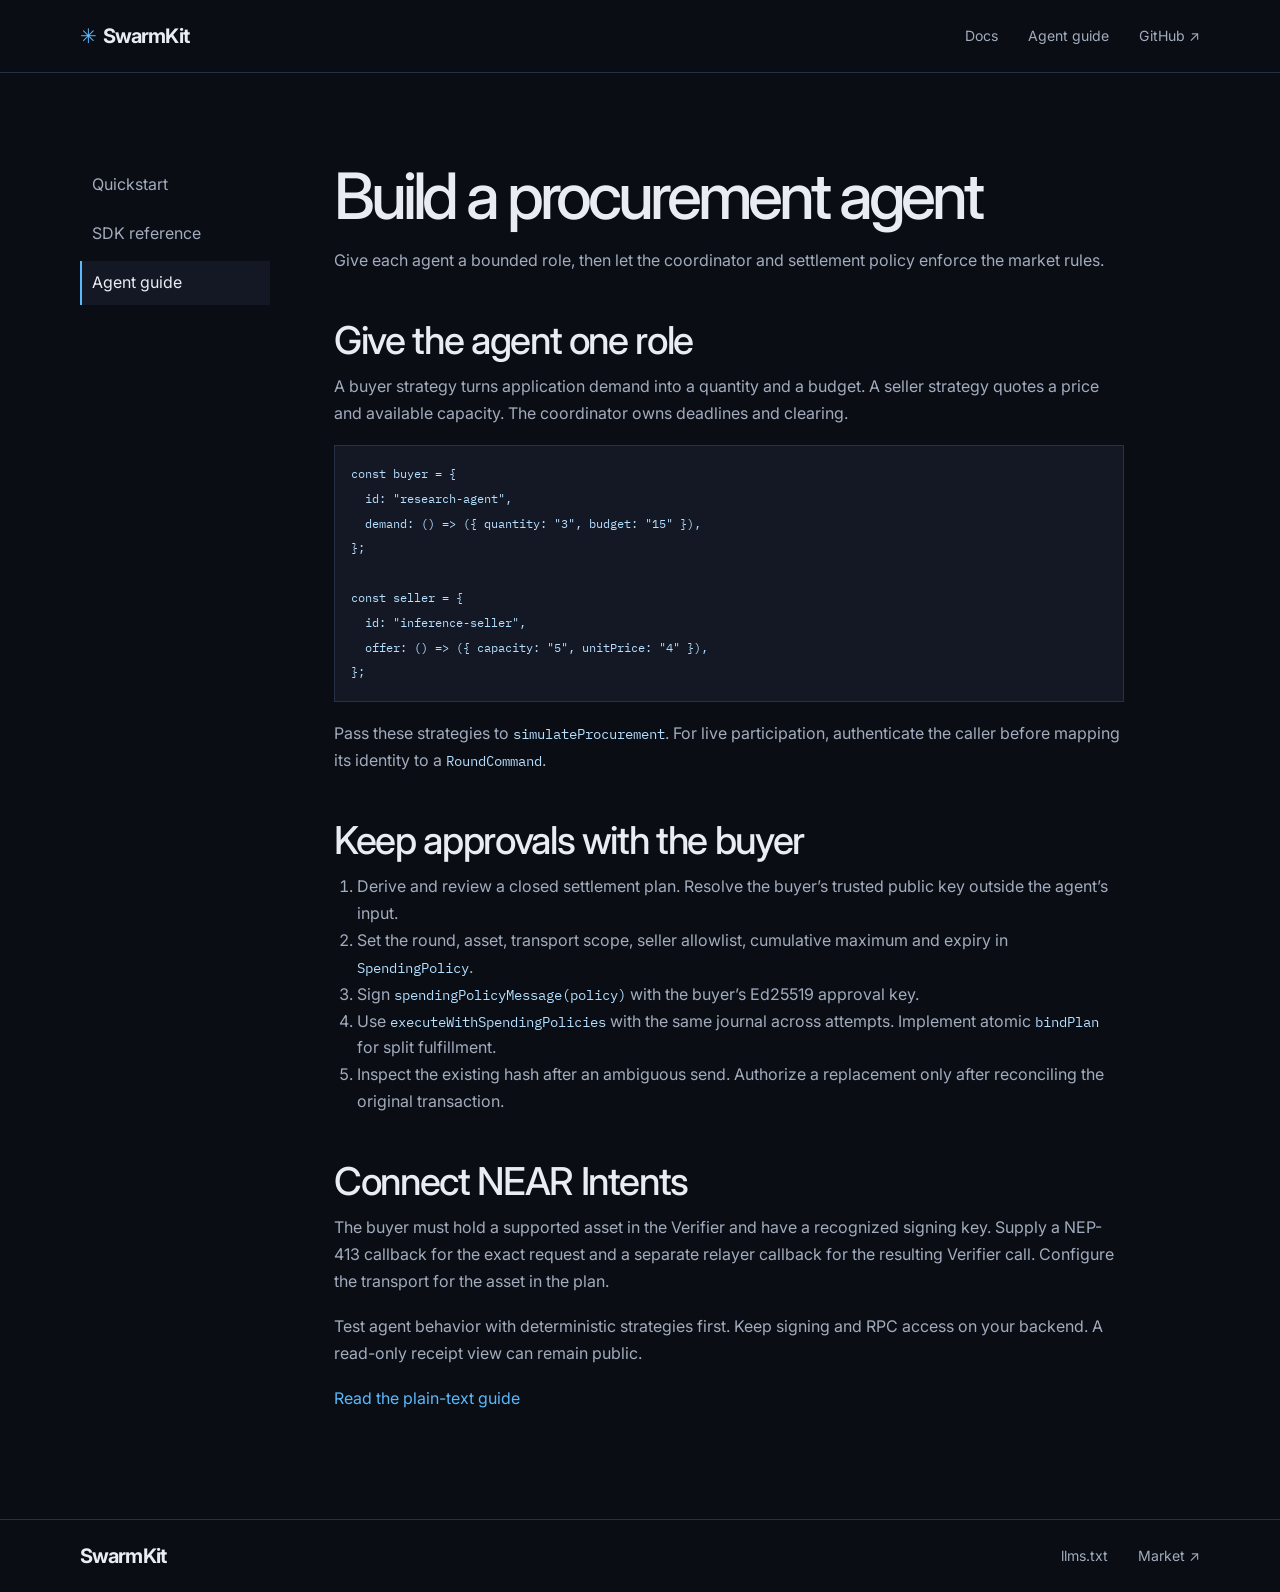
==== agents/index.html @ fffac85c "Build SwarmKit website and developer documentation" ====
<!doctype html>
<html lang="en" data-type="software" data-radius="sharp">
<head>
  <meta charset="utf-8">
  <meta name="viewport" content="width=device-width, initial-scale=1">
  <title>Build a procurement agent | SwarmKit</title>
  <meta name="description" content="Give each agent a bounded role, then let the coordinator and settlement policy enforce the market rules.">
  <meta name="theme-color" content="#0a0d14">
  <meta name="page-type" content="software">
  <meta name="site-kind" content="software">
  <link rel="icon" href="../icon.svg" type="image/svg+xml">
  <link rel="stylesheet" href="../assets/system.css">
  <link rel="stylesheet" href="../site.css">
</head>
<body class="docs-body">
  <header class="site-header"><div class="wrap topbar">
    <a class="skip-link" href="#main">Skip to content</a>
    <a class="brand" href="../"><span class="brand-mark" aria-hidden="true">✳</span> SwarmKit</a>
    <nav aria-label="Main"><a href="../docs/">Docs</a><a href="../agents/">Agent guide</a><a href="https://github.com/mikemoulder/swarmkit">GitHub ↗</a></nav>
  </div></header>
  <main id="main" class="wrap docs-layout">
    <nav class="docs-nav" aria-label="Documentation"><a href="../docs/">Quickstart</a><a href="../reference/">SDK reference</a><a href="../agents/" aria-current="page">Agent guide</a></nav>
    <article class="docs-content"><h1>Build a procurement agent</h1><p>Give each agent a bounded role, then let the coordinator and settlement policy enforce the market rules.</p>
    <h2>Give the agent one role</h2>
    <p>A buyer strategy turns application demand into a quantity and a budget. A seller strategy quotes a price and available capacity. The coordinator owns deadlines and clearing.</p>
    <pre><code>const buyer = {
  id: "research-agent",
  demand: () =&gt; ({ quantity: "3", budget: "15" }),
};

const seller = {
  id: "inference-seller",
  offer: () =&gt; ({ capacity: "5", unitPrice: "4" }),
};</code></pre>
    <p>Pass these strategies to <code>simulateProcurement</code>. For live participation, authenticate the caller before mapping its identity to a <code>RoundCommand</code>.</p>
    <h2>Keep approvals with the buyer</h2>
    <ol>
      <li>Derive and review a closed settlement plan. Resolve the buyer’s trusted public key outside the agent’s input.</li>
      <li>Set the round, asset, transport scope, seller allowlist, cumulative maximum and expiry in <code>SpendingPolicy</code>.</li>
      <li>Sign <code>spendingPolicyMessage(policy)</code> with the buyer’s Ed25519 approval key.</li>
      <li>Use <code>executeWithSpendingPolicies</code> with the same journal across attempts. Implement atomic <code>bindPlan</code> for split fulfillment.</li>
      <li>Inspect the existing hash after an ambiguous send. Authorize a replacement only after reconciling the original transaction.</li>
    </ol>
    <h2>Connect NEAR Intents</h2>
    <p>The buyer must hold a supported asset in the Verifier and have a recognized signing key. Supply a NEP-413 callback for the exact request and a separate relayer callback for the resulting Verifier call. Configure the transport for the asset in the plan.</p>
    <p>Test agent behavior with deterministic strategies first. Keep signing and RPC access on your backend. A read-only receipt view can remain public.</p>
    <p><a href="../llms.txt">Read the plain-text guide</a></p></article>
  </main>
  <footer class="site-footer"><div class="wrap"><a class="brand" href="../">SwarmKit</a><nav aria-label="Footer"><a href="../llms.txt">llms.txt</a><a href="https://mikemoulder.github.io/swarmkit-market/">Market ↗</a></nav></div></footer>
</body>
</html>
---- assets/system.css ----
/*
  taste-skill system.css - the one system for the page. Link it first, then assets/ui/cards.css (the
  feature card, its panel and the fragment placements), then set the palette (--p-*), the fonts and
  the radius set on :root in the page (node scripts/start.mjs prints that block).
  Do not add a second grid, spacing scale, type scale, radius scale, button or card style.
*/

/* ---------------------------------------------------------------- tokens */
:root {
  /* palette (hex only; fx.js reads --bg --surface --ink --muted --accent --accent-ink) */
  --p-bg: #ffffff;
  --p-surface: #f4f4f4;
  --p-ink: #111111;
  --p-muted: #6b6b6b;
  --p-accent: #1a4be0;
  --p-accent-ink: #ffffff;
  --p-action: #1a4be0;      /* buttons, links, focus: the accent, or the ink when the accent is too pale */
  --p-action-ink: #ffffff;
  --p-inv-bg: #111111;
  --p-inv-surface: #1c1c1c;
  --p-inv-ink: #f4f4f4;
  --p-inv-muted: #a3a3a3;
  --p-inv-accent: #ffffff;
  --p-inv-accent-ink: #111111;
  --p-inv-action: #ffffff;
  --p-inv-action-ink: #111111;
  /* the lit ground behind UI and in the closing band (references/cards.md), one per page, tech pages only
     (none on kind other, which is flat): <html data-ground="sand|sky|sage|painting">. system.js gives it to every ground
     that holds UI, on light and dark pages alike; --hue on one panel changes only its accent */
  --ground-bg: #d9ccb7; --ground-surface: #e9e0d2; --ground-ink: #2a2622; --ground-muted: #5a534a; --ground-accent: #a8794a;

  /* fonts */
  --font-display: system-ui, -apple-system, "Segoe UI", sans-serif;
  --font-text: system-ui, -apple-system, "Segoe UI", sans-serif;
  --font-mono: ui-monospace, "SFMono-Regular", Menlo, Consolas, monospace;
  --display-weight: 400;    /* headlines 400; 500 on a tech page (software, gaming, hardware) */
  --display-tracking: -0.025em;

  /* the page rhythm (references/layout-v4.md): one section per screen. The header is fixed and
     --nav tall; every section is padded --padt above and --padb (plus the phone action bar, --bar)
     below, and is exactly one or two screens tall (--h: 1 or 2; --hm on a phone). The hero's words
     start --hgap under the header and its content ends --hpadb above the fold. */
  --nav: 72px;
  --padt: 120px;
  --padb: 72px;
  --hgap: 48px;
  --hpadb: 64px;
  --bar: 0px;
  /* grid: one .wrap (alias .container) for the header, every section and the footer, the same
     --gut on both sides: 1280 wide at x 80-1360 at 1440, 342 at x 24-366 at 390 */
  --container: 1280px;
  --gut: 80px;
  --pad: var(--gut);
  --gutter: 24px;

  /* spacing: 4/8 scale */
  --s-1: 4px;  --s-2: 8px;  --s-3: 12px; --s-4: 16px; --s-5: 24px;
  --s-6: 32px; --s-7: 48px; --s-8: 64px; --s-9: 96px; --s-10: 128px;
  --section: 40px;      /* only a .section outside main (the kit's demo pages); every main > section and
                           footer.closing take --padt and --padb */
  --section-band: 56px; /* the same for an older footer outside footer.closing */
  --head-gap: 48px;     /* the one heading-to-content gap, 32 on a phone (layout.css reads it as --ly-head-gap) */
  --card-pad: 16px;     /* card padding (cards.css sets its own for cards with a panel) */
  --card-gap: 16px;     /* gap between cards */

  /* type scale (the only sizes on the page) */
  --t-label: 13px;
  --t-small: 14px;
  --t-body: 16px;
  --t-lead: 18px;
  --t-card: 18px;
  --t-h3: 24px;
  /* straight lines from the phone size at 390 to the desktop size at 1440 (system.md's table) */
  --t-h2: clamp(30px, 1.72vw + 23.3px, 48px);
  --t-h1: clamp(38px, 3.24vw + 25.4px, 72px);
  /* a big number stays a step under the h2 (VI-11): 38 at 1440, 28 at 390, so it never reads as a
     section heading; a stats row and a price set their own, smaller still */
  --t-stat: clamp(28px, .952vw + 24.29px, 38px);

  /* radius: one scale (soft by default; data-radius on <html> switches it) */
  --r-sm: 8px;  --r-md: 12px; --r-lg: 20px; --r-btn: 8px;

  /* controls (fixed here; a page never adds its own) */
  --btn-h: 44px;
  --btn-h-sm: 36px;
  --nav-h: var(--nav);  /* the older name, kept for the kit's files */
  --icon: 16px;         /* small icons: socials, menu chevrons, mono brand marks */

  /* motion: the one UI ease-out (motion.css --m-ease and ui/base.css --u-ease read it; references/motion.md) */
  --ease: cubic-bezier(.2, .8, .2, 1);
  --dur: 180ms;
}
html[data-radius="sharp"] { --r-sm: 4px; --r-md: 6px;  --r-lg: 8px;  --r-btn: 4px; }
html[data-radius="soft"]  { --r-sm: 8px; --r-md: 12px; --r-lg: 20px; --r-btn: 8px; }
html[data-radius="round"] { --r-sm: 10px; --r-md: 16px; --r-lg: 24px; --r-btn: 999px; }
/* the four lit grounds (references/cards.md); sand is the default above. painting goes with
   painterly-landscape (x.ai's daylight sky over olive hills) */
html[data-ground="sky"]      { --ground-bg: #c6d3df; --ground-surface: #d6e0e9; --ground-ink: #25303a; --ground-muted: #4d5964; --ground-accent: #3f6a92; }
html[data-ground="sage"]     { --ground-bg: #cdd6c6; --ground-surface: #dce3d6; --ground-ink: #262d24; --ground-muted: #535b51; --ground-accent: #6c8e63; }
html[data-ground="painting"] { --ground-bg: #79a8d6; --ground-surface: #a6c4e2; --ground-ink: #16212c; --ground-muted: #273949; --ground-accent: #9c9b3c; }
/* cards.css takes its card and panel radii from this scale */
html[data-radius] .card { --c-r: var(--r-lg); }
html[data-radius] .panel { --p-r: var(--r-md); }

/* a phone: the header 56, the sections padded 96 / 48, the hero's words 40 under the header and its
   content ending 24 above the fold, 24 at both sides, 12 between columns */
@media (max-width: 639px) {
  :root { --nav: 56px; --padt: 96px; --padb: 48px; --hgap: 40px; --hpadb: 24px; --gut: 24px; --gutter: 12px; --card-gap: 12px; --head-gap: 32px; }
}
@media (min-width: 640px) {
  :root { --gut: 48px; --section: 48px; --section-band: 72px; --card-pad: 24px; }
}
@media (min-width: 1024px) {
  :root { --gut: 80px; --section: 56px; --section-band: 96px; --card-gap: 24px;
          --t-lead: 20px; --t-card: 20px; --t-h3: 28px; }
  /* a place (and a local service): the 1200 column at x 120-1320 */
  html[data-type="place"] { --gut: 120px; --container: 1200px; }
}
/* a place (VI-06, ST-96, PH-23): its own smaller type (h1 48/53 and 32/37, h2 32/40 and 24/30, titles
   and the sub-line 20 and 18), the Recipe 3 hero's gap under its photograph (40, 24 on a phone),
   square photographs and cards and 2px buttons, whatever data-radius and data-buttons say */
:root[data-type="place"] {
  --hgap: 40px;
  --t-h1: clamp(32px, 1.524vw + 26.06px, 48px);
  --t-h2: clamp(24px, .762vw + 21px, 32px);
  --t-h3: clamp(20px, .381vw + 18.51px, 24px);
  --r-sm: 2px; --r-md: 0px; --r-lg: 0px; --r-btn: 2px;
}
:root[data-type="place"] :is(h1, .t-h1) { line-height: 1.104; }
:root[data-type="place"] :is(h2, .t-h2) { line-height: 1.25; }
@media (max-width: 639px) {
  :root[data-type="place"] { --hgap: 24px; }
  :root[data-type="place"] :is(h1, .t-h1) { line-height: 1.156; }
}

/* ---------------------------------------------------------------- grounds (at most three) */
:root, .ground-base {
  --bg: var(--p-bg); --surface: var(--p-surface); --ink: var(--p-ink); --muted: var(--p-muted);
  --accent: var(--p-accent); --accent-ink: var(--p-accent-ink); --card: var(--p-surface);
  --action: var(--p-action); --action-ink: var(--p-action-ink);
}
.ground-surface {
  --bg: var(--p-surface); --surface: var(--p-bg); --ink: var(--p-ink); --muted: var(--p-muted);
  --accent: var(--p-accent); --accent-ink: var(--p-accent-ink); --card: var(--p-bg);
  --action: var(--p-action); --action-ink: var(--p-action-ink);
}
.ground-inverse {
  --bg: var(--p-inv-bg); --surface: var(--p-inv-surface); --ink: var(--p-inv-ink); --muted: var(--p-inv-muted);
  --accent: var(--p-inv-accent); --accent-ink: var(--p-inv-accent-ink); --card: var(--p-inv-surface);
  --action: var(--p-inv-action); --action-ink: var(--p-inv-action-ink);
}
:root, .ground-base, .ground-surface, .ground-inverse {
  --line: color-mix(in oklab, var(--ink) 11%, transparent);
  --line-strong: color-mix(in oklab, var(--ink) 20%, transparent);
  /* effects (fx.js) and UI fragments (assets/ui) take the colours of the ground they sit on */
  --fx-bg: var(--bg); --fx-surface: var(--surface); --fx-ink: var(--ink); --fx-muted: var(--muted);
  --fx-accent: var(--accent); --fx-accent-ink: var(--accent-ink);
  --ui-font: var(--font-text); --ui-mono: var(--font-mono); --ui-radius: var(--r-md);
}
.ground-base, .ground-surface, .ground-inverse { background: var(--bg); color: var(--ink); }

/* ---------------------------------------------------------------- base */
*, *::before, *::after { box-sizing: border-box; }
/* an anchor lands on the section's top (the judge's frame): the fixed header covers --nav of its --padt */
html { -webkit-text-size-adjust: 100%; scroll-padding-top: 0; scroll-behavior: auto; margin: 0; }
body {
  margin: 0; background: var(--bg); color: var(--ink);
  font: 400 var(--t-body)/1.55 var(--font-text);
  -webkit-font-smoothing: antialiased; text-rendering: optimizeLegibility; overflow-x: clip;
}
img, svg, video, canvas { display: block; max-width: 100%; }
/* hidden means hidden, also on an img the line above makes a block (a menu tab's photograph, a peek photograph) */
[hidden] { display: none !important; }
img, video { height: auto; }
a { color: inherit; text-decoration: none; }
button { font: inherit; color: inherit; }
h1, h2, h3, h4, p, ul, ol, figure, blockquote { margin: 0; }
ul, ol { padding: 0; list-style: none; }
h1, h2, h3, h4 {
  font-family: var(--font-display); font-weight: var(--display-weight);
  letter-spacing: var(--display-tracking); text-wrap: balance; overflow-wrap: break-word;
  /* a long word (a German compound at 390) breaks at a syllable with a hyphen, in the language of <html lang>;
     only words of 10 letters or more, 4 at least on each side, so a short English heading never breaks */
  hyphens: auto; -webkit-hyphens: auto; hyphenate-limit-chars: 10 4 4;
}
h1, .t-h1 { font-size: var(--t-h1); line-height: 1.04; }
h2, .t-h2 { font-size: var(--t-h2); line-height: 1.1; }
h3, .t-h3 { font-size: var(--t-h3); line-height: 1.2; }
h4, .t-card { font-family: var(--font-text); font-weight: 500; font-size: var(--t-card); line-height: 1.3; letter-spacing: -0.01em; }
p { text-wrap: pretty; }
.t-lead  { font-size: var(--t-lead); line-height: 1.5; }
.t-body  { font-size: var(--t-body); line-height: 1.55; }
.t-small { font-size: var(--t-small); line-height: 1.5; }
.t-label { font-size: var(--t-label); font-weight: 500; line-height: 1.4; letter-spacing: 0.01em; }
.t-stat  { font-family: var(--font-display); font-weight: var(--display-weight); font-size: var(--t-stat);
           line-height: 1; letter-spacing: var(--display-tracking); font-variant-numeric: tabular-nums; }
.muted { color: var(--muted); }
.mono  { font-family: var(--font-mono); }
.measure { max-width: 62ch; }
:focus-visible { outline: 2px solid var(--action); outline-offset: 2px; border-radius: 2px; }
::selection { background: color-mix(in oklab, var(--accent) 30%, transparent); }

/* ---------------------------------------------------------------- grid */
.wrap, .container { width: min(100% - 2 * var(--gut), var(--container)); margin-inline: auto; padding-inline: 0; }
.grid { display: grid; grid-template-columns: repeat(12, minmax(0, 1fr)); column-gap: var(--gutter); row-gap: var(--card-gap); }
.grid > * { min-width: 0; grid-column: 1 / -1; }
.section { padding-block: var(--section); }

/* ---------------------------------------------------------------- one section per screen
   The page is a stack of screens. Framed at scrollY = k x the screen height, a shot shows exactly one
   section: the hero alone on the first screen, every other section (and footer.closing, the close and
   the footer in one) exactly one or two screens tall, its h2 first, --padt under its top. Heights
   and padding do it: no pinning, snapping or script.
     <section class="section" id=".." style="--h: 2">     (2 screens; --hm sets a phone's count alone)
       <div class="wrap"> the h2 first, then the content </div>     (the one in-flow child)
     </section>
   A layer (a full-bleed photograph or ground behind the words) is an <img class="layer" aria-hidden="true">
   beside the .wrap. Content must fit: one screen holds 708px of content at 1440x900 (900 - 120 - 72),
   two hold 1,608 (the second screen's part starts --padt under its top with .g2). From 640 to 1279 a
   section keeps at least its screens and grows past them rather than overlap the next. */
main > :is(section, .section), footer.closing {
  position: relative; box-sizing: border-box;
  height: calc(var(--h, 1) * 100vh); height: calc(var(--h, 1) * 100svh);
  padding: var(--padt) 0 calc(var(--padb) + var(--bar));
}
main > :is(section, .section) > :is(.wrap, .container), footer.closing > .wrap { position: relative; z-index: 1; height: 100%; }
main > :is(section, .section) > :is(.wrap, .container):not(.grid) { display: flex; flex-direction: column; }
/* a .wrap that is the section's grid too (class="wrap grid"): its rows start at the top */
main > :is(section, .section) > :is(.wrap, .container).grid { align-content: start; }
/* .fill: the block that takes what the screen leaves under the heading (a photograph, a frame) */
main > :is(section, .section) > .wrap > .fill { flex: 1 1 0; min-height: 0; }
/* two screens as two groups: row 1 the h2 and the first group, row 2 the rest (no second h2), starting
   --padt under the second screen's top, so the second shot looks like any other section */
main > :is(section, .section).g2, footer.closing.g2 { --h: 2; }
main > :is(section, .section).g2 > :is(.wrap, .container), footer.closing.g2 > .wrap { display: grid; grid-template-rows: minmax(0, 1fr) minmax(0, 1fr); row-gap: calc(var(--padt) + var(--padb) + var(--bar)); }
main > :is(section, .section).g2 > :is(.wrap, .container) > *, footer.closing.g2 > .wrap > * { min-height: 0; align-self: start; }
main > :is(section, .section).g2 > :is(.wrap, .container) > :is(.group, .fill) { align-self: stretch; }
/* a group: one screen's part of a .g2 section (its h2 and first rows, or the rest) */
.group { display: flex; flex-direction: column; min-height: 0; }
/* each screen's card row runs down to that screen's foot (the cards stretch, their panels grow), so
   the second screen of a .g2 is never a short row over an empty ground; both rows end on the same line */
@media (min-width: 1024px) {
  main > :is(section, .section).g2 > .wrap > .grid:last-child,
  main > :is(section, .section).g2 > .wrap > .group > .grid:last-child { align-self: stretch; flex: 1 1 auto; min-height: 0; }
}
.group > .fill { flex: 1 1 0; min-height: 0; }
@media (min-width: 640px) and (max-width: 1279px) {
  main > :is(section, .section):not(.hero, .section--hero), footer.closing {
    height: auto; min-height: calc(var(--h, 1) * 100vh); min-height: calc(var(--h, 1) * 100svh);
  }
  /* the section is a column and its .wrap takes all of it, so a .fill (a photograph, a frame) still
     grows to the section's foot (a min-height percentage would not resolve, leaving it at its least) */
  /* :where() keeps it at no weight, so a page's own phone- or tablet-only hiding (section.desk-only { display: none }) wins */
  :where(main > :is(section, .section):not(.hero, .section--hero), footer.closing) { display: flex; flex-direction: column; }
  main > :is(section, .section):not(.hero, .section--hero) > :is(.wrap, .container), footer.closing > .wrap { flex: 1 0 auto; height: auto; min-height: 0; }
}
/* a phone: lvh (the screen with its bars hidden) for every section but the hero; --hm when stacking
   makes the content taller than the desktop count */
@media (max-width: 639px) {
  /* at least its screens, never less: content a screen cannot hold makes the section taller (the rhythm
     check then asks for --hm: 2 or less content); a fixed height would lay its last rows over the next
     section, the fault the phone shots showed most (a list under the closing heading and its button) */
  main > :is(section, .section):not(.hero, .section--hero), footer.closing {
    height: auto; min-height: calc(var(--hm, var(--h, 1)) * 100vh); min-height: calc(var(--hm, var(--h, 1)) * 100lvh);
  }
  /* one grid row at least the screens tall that grows with the .wrap's content: the .wrap is stretched to
     it, so its .fill and its two groups still share a definite height */
  /* (at no weight, as on the tablet: a page's own section.desk-only { display: none } still hides it) */
  :where(main > :is(section, .section):not(.hero, .section--hero):has(> :is(.wrap, .container)), footer.closing) {
    display: grid; grid-template-columns: minmax(0, 1fr); grid-template-rows: 1fr; grid-auto-rows: auto;
  }
  main > :is(section, .section):not(.hero, .section--hero) > :is(.wrap, .container), footer.closing > .wrap { height: auto; }
  main > :is(section, .section).g2m, footer.closing.g2m { --hm: 2; }
  main > :is(section, .section).g2m > :is(.wrap, .container), footer.closing.g2m > .wrap { display: grid; grid-template-rows: minmax(0, 1fr) minmax(0, 1fr); row-gap: calc(var(--padt) + var(--padb) + var(--bar)); }
  /* stacked in one, the two groups keep the open cards' 32px, so the first group's last panel never meets
     the next card's title */
  main > :is(section, .section).g2:not(.g2m) > :is(.wrap, .container) { display: flex; row-gap: var(--s-6); }
  /* what the two screens leave goes around the second group, so it opens below the header, not on the fold */
  main > :is(section, .section).g2:not(.g2m) > :is(.wrap, .container) > :last-child { margin-block: auto; }
  main > :is(section, .section).g2:not(.g2m) > :is(.wrap, .container) > * { align-self: stretch; }
}
/* a layer: the photograph or ground of a whole section, under its words, edge to edge */
main > :is(section, .section) > :is(img, video, canvas, picture).layer,
footer.closing > :is(img, video, canvas, picture).layer {
  position: absolute; inset: 0; z-index: 0; width: 100%; height: 100%; max-width: none; object-fit: cover; object-position: var(--pos, 50% 50%);
}
main > :is(section, .section) > picture.layer > img { width: 100%; height: 100%; object-fit: cover; }

/* the hero: exactly the first screen, the fixed header over its top. Its words start --hgap under the
   header (--photo adds a full-bleed photograph's height above them on a place); its content ends
   --hpadb above the fold, and nothing of the next section shows, at 1440, 1024, 820 and 390.
     <section class="hero hero--<type>"><div class="wrap"><div class="hero-text"> .. </div>[one strip]</div></section>
   .hero-text holds the whole composition (the words, and the picture or window beside or under them);
   one docked strip (logos, three facts) may follow it, at most 96px, desktop only. */
main > :is(.hero, .section--hero) {
  height: 100vh; height: 100svh; min-height: 0;
  padding: calc(var(--nav) + var(--photo, 0px) + var(--hgap)) 0 calc(var(--hpadb) + var(--bar));
}
:is(.hero, .section--hero) > .wrap { height: 100%; display: grid; grid-template-rows: minmax(0, 1fr) auto; row-gap: var(--s-7); }
:is(.hero, .section--hero) > .wrap > .hero-text { min-height: 0; }
/* a phone: the hero is at least the first screen and grows when a short phone (320x640) cannot hold its
   words, buttons and picture, so nothing of it lies over the next section or under the header */
@media (max-width: 639px) {
  main > :is(.hero, .section--hero) { height: auto; min-height: 100vh; min-height: 100svh; }
  main > :is(.hero, .section--hero):has(> :is(.wrap, .container)) { display: grid; grid-template-columns: minmax(0, 1fr); grid-template-rows: 1fr; grid-auto-rows: auto; }
  main > :is(.hero, .section--hero) > :is(.wrap, .container) { height: auto; }
}
:is(.hero, .section--hero) > .wrap > .hero-strip { grid-row: 2; max-height: 96px; }
@media (max-width: 639px) { :is(.hero, .section--hero) > .wrap > .hero-strip { display: none; } }
.section--hero .section-head { max-width: 860px; }
/* the starter's own hero (hero-split): the words on span-5 top-aligned, the picture on span-6 start-7
   as tall as the hero's content box (at most 716 at 1440x900); a phone stacks words, then the picture
   in what is left */
.hero-text.hero-split { height: 100%; align-items: stretch; }
.hero-split > .hero-copy { align-self: start; }
.hero-split > .hero-visual { position: relative; min-height: 0; height: 100%; }
@media (max-width: 1023px) {
  .hero-text.hero-split { display: flex; flex-direction: column; gap: var(--s-6); }
  .hero-split > .hero-visual { flex: 1 1 0; min-height: 200px; height: auto; }
}
.hero-copy > * + * { margin-top: var(--s-5); }
/* the h1 first in the words' column: its capitals start on the picture's top line, not the line box's
   (the leading above the capitals would put the words about 12px under the photograph's top) */
.hero-copy > h1:first-child { text-box: trim-start cap alphabetic; }
.hero-copy > .btn-row { margin-top: var(--s-6); }
/* three short facts at the foot of the words' column, on the picture's bottom line (no dead space
   under the buttons): <dl class="hero-facts"><div><dt>..</dt><dd>..</dd></div> x3</dl> */
@media (min-width: 1024px) {
  .hero-split > .hero-copy { height: 100%; display: flex; flex-direction: column; }
  .hero-split > .hero-copy > .hero-facts { margin-top: auto; }
}
.hero-facts { display: grid; grid-template-columns: repeat(3, minmax(0, 1fr)); gap: var(--s-5) var(--gutter); margin: 0; }
.hero-facts > div { display: grid; gap: var(--s-1); align-content: start; }
.hero-facts dt { font-size: var(--t-small); color: var(--muted); }
.hero-facts dd { margin: 0; font-weight: 500; }
@media (max-width: 1023px) { .hero-facts { display: none; } }
/* a notice line above the h1 (changed hours, a delivery cut-off): one line with a number, static,
   starting on the left line like the h1 under it */
.hero-notice { font-size: var(--t-small); font-weight: 500; color: var(--ink); }
.hero-notice b, .hero-notice strong { font-weight: 500; color: var(--accent); }
.hero-copy > .hero-notice + h1 { margin-top: var(--s-5); }

/* a phone: open tiles from a row of three or four (rooms, goods, beans) go two-up, an odd last one
   across the row, so a row of three fits one 844px screen (stacked one under another they need two) */
@media (max-width: 639px) {
  .grid > .tile:is(.span-3, .span-4) { grid-column: auto / span 6; }
  .grid > .tile:is(.span-3, .span-4):nth-child(odd of .tile):nth-last-child(1 of .tile) { grid-column: 1 / -1; }
  .grid > .tile:is(.span-3, .span-4) .tile__head { flex-wrap: wrap; gap: 0 var(--s-2); }
}
/* a phone: open cards (words on the ground, the panel under them) stacked one under another keep 32px
   between a panel's foot and the next card's title, so a title never reads as the panel's caption */
@media (max-width: 639px) { .grid:has(> .card--open) { row-gap: var(--s-6); } }
/* a phone stacks a two-screen section's four open tiles into its two screens: their panels take 180px (a wide
   crop), so the h2 and the first two tiles of two lines each end on the first screen and the four inside both,
   not a third of a screen past. A page that sets its group's own --p-h (#features .panel) sets its phone value
   too, as the starter does */
@media (max-width: 639px) { main > :is(section, .section).g2 .card--open > .panel { --p-h: 180px; } }
/* spans: desktop >= 1024. Tablet 640-1023: text cards on span-3 and span-6 go two-up; cards with a
   panel (a visual needs the width; the one exception is a span-6 pair, below)
   and everything else (split text and visuals, span-4 cards, span-5/7/8 blocks) take the full row, so a split stacks and no row is left half empty. Phone < 640: one column. */
@media (min-width: 640px) and (max-width: 1023px) {
  .grid > .card.span-3:not(:has(> .panel)), .grid > .card.span-6:not(:has(> .panel)) { grid-column: auto / span 6; }
  /* the one exception with a panel: a 2x2 (or a pair) of span-6 cards stays two-up from 720px (a panel
     of about 310px and more, wide enough for a kit fragment), so four cards take one or two screens
     at 768-820 instead of a card per row (four stacked panels run past two screens). Split cards and
     every other span keep the full row. Under 720 a card per row. */
  @media (min-width: 720px) {
    .grid > .card.span-6:has(> .panel):not(.card--split) { grid-column: auto / span 6; }
    .grid > .card.span-6:has(> .panel):not(.card--split):nth-child(odd of .card.span-6):nth-last-child(1 of .card.span-6) { grid-column: 1 / -1; }
  }
  /* open tiles (rooms, models, people, a photo pair) go two-up; an odd last one takes the row */
  .grid > .tile:is(.span-3, .span-4, .span-6) { grid-column: auto / span 6; }
  .grid > .tile:is(.span-3, .span-4, .span-6):nth-child(odd of .tile):nth-last-child(1 of .tile) { grid-column: 1 / -1; }
}
@media (min-width: 1024px) {
  .span-2  { grid-column: auto / span 2; }
  .span-3  { grid-column: auto / span 3; }
  .span-4  { grid-column: auto / span 4; }
  .span-5  { grid-column: auto / span 5; }
  .span-6  { grid-column: auto / span 6; }
  .span-7  { grid-column: auto / span 7; }
  .span-8  { grid-column: auto / span 8; }
  .span-9  { grid-column: auto / span 9; }
  .span-10 { grid-column: auto / span 10; }
  .span-12 { grid-column: auto / span 12; }
  .start-1 { grid-column-start: 1; } .start-2 { grid-column-start: 2; } .start-3 { grid-column-start: 3; }
  .start-5 { grid-column-start: 5; } .start-6 { grid-column-start: 6; } .start-7 { grid-column-start: 7; }
  .start-4 { grid-column-start: 4; } .start-8 { grid-column-start: 8; } .start-9 { grid-column-start: 9; }
  .start-10 { grid-column-start: 10; }
  /* a split is top-aligned: the words' first line and the picture's top on one line (never centred
     against each other, never mirrored: text left, the visual right, on every split of the page) */
  .grid--middle, .grid--top { align-items: start; }
}
/* card rows: every card in a row the same height (a plain .grid stretches them) */
.grid:is(.grid--middle, .grid--top) > .card { align-self: stretch; }
/* 1024-1279: a span-4 card's panel would be about 220px wide, too narrow for real UI. Cards with a
   panel on span-4 go two-up, a span-8 one takes the row, and an odd last one takes the row too
   (steps, proof row: two, then one wide; bento: the wide card, then the four small ones two by two) */
@media (min-width: 1024px) and (max-width: 1279px) {
  .grid > .card.span-4:has(> .panel) { grid-column: auto / span 6; }
  .grid > .card.span-8:has(> .panel),
  .grid > .card.span-4:has(> .panel):nth-child(odd of .card.span-4):nth-last-child(1 of .card.span-4) { grid-column: 1 / -1; }
}

/* ---------------------------------------------------------------- section heading */
.section-head { max-width: 760px; margin-bottom: var(--head-gap); display: grid; gap: var(--s-4); }
/* every heading starts on the left line (a centred head among left ones reads as a mistake): the
   old centred head is left-aligned too */
.section-head--center { text-align: left; justify-items: start; }
/* a head row: the h2 (and its line) left, one link or the section's button at the right line */
.section-head--split { max-width: none; display: flex; align-items: end; justify-content: space-between; gap: var(--s-5); flex-wrap: wrap; }
.section-head--split > div { display: grid; gap: var(--s-4); max-width: 760px; }
.section-head p { color: var(--ink); font-size: var(--t-lead); line-height: 1.5; max-width: 60ch; }
.section-head--row { max-width: none; display: flex; align-items: end; justify-content: space-between; gap: var(--s-5); flex-wrap: wrap; }
.section-head--row > div { display: grid; gap: var(--s-4); max-width: 760px; }
/* the hero row (hero-product, hero-cycle): the h1 and its line left, the buttons right, across 1280 */
.section--hero .section-head--row { max-width: none; }

/* ---------------------------------------------------------------- buttons (one pair, a dealt look)
   One pair a page, .btn--primary and .btn--secondary, in the look dealt with the page (sections.md)
   and set once on <html data-buttons>; the markup never changes:
     solid  filled primary, outlined secondary, the radius scale (Figma; the default)
     pill   pills, a chevron after the primary's label, a tinted secondary (x.ai)
     tonal  the radius scale, a tinted secondary with no outline (Linear, Vercel)
     arrow  an arrow after the primary's label; the secondary is a text link with an arrow (Stripe)
     block  near-square corners, 48px tall; the secondary is an underlined text link (shops, hotels) */
.btn {
  display: inline-flex; align-items: center; justify-content: center; gap: var(--s-2);
  height: var(--btn-h); padding: 0 var(--s-5); border-radius: var(--r-btn); border: 1px solid transparent;
  font: 500 var(--t-body)/1 var(--font-text); letter-spacing: 0; white-space: nowrap; cursor: pointer;
  transition: background-color var(--dur) var(--ease), color var(--dur) var(--ease), border-color var(--dur) var(--ease), text-decoration-color var(--dur) var(--ease);
}
.btn--primary { background: var(--action); color: var(--action-ink); }
.btn--primary:hover { background: color-mix(in oklab, var(--action) 86%, var(--ink)); }
/* an inverted primary (the action is the ground's ink: a brand band, a lit ground): its hover steps toward the ground, as the filled one steps toward the ink */
.ground-brand .btn--primary:hover { background: color-mix(in oklab, var(--action) 88%, var(--bg)); }
/* the ground's own colour with a clear border: never grey on grey, readable on an effect too */
.btn--secondary { background: var(--bg); color: var(--ink); border-color: var(--line-strong); }
.btn--secondary:hover { background: color-mix(in oklab, var(--bg) 94%, var(--ink)); border-color: color-mix(in oklab, var(--ink) 35%, transparent); }
.btn--sm { height: var(--btn-h-sm); padding: 0 var(--s-4); font-size: var(--t-small); }
html[data-buttons="pill"] { --r-btn: 999px; }
html[data-buttons="block"] { --r-btn: 2px; --btn-h: 48px; }
html:is([data-buttons="pill"], [data-buttons="tonal"]) .btn--secondary { background: color-mix(in oklab, var(--ink) 8%, var(--bg)); border-color: transparent; }
html:is([data-buttons="pill"], [data-buttons="tonal"]) .btn--secondary:hover { background: color-mix(in oklab, var(--ink) 14%, var(--bg)); border-color: transparent; }
/* arrow and block: the secondary is a text link at the button's height (no box: one button look) */
html:is([data-buttons="arrow"], [data-buttons="block"]) .btn--secondary {
  background: none; border-color: transparent; padding-inline: var(--s-2);
  text-decoration: underline; text-underline-offset: 4px; text-decoration-color: var(--line-strong);   /* the .link look */
}
html:is([data-buttons="arrow"], [data-buttons="block"]) .btn--secondary:hover { background: none; border-color: transparent; text-decoration-color: currentColor; }
/* the glyph after a label: a chevron (pill) or an arrow (arrow), drawn so every font shows the same */
html[data-buttons="pill"] .btn--primary::after,
html[data-buttons="arrow"] :is(.btn--primary, .btn--secondary)::after {
  content: ""; flex: none; width: 12px; height: 12px; margin-right: -2px; background: currentColor;
  -webkit-mask: var(--btn-glyph) center / contain no-repeat; mask: var(--btn-glyph) center / contain no-repeat;
  transition: transform var(--dur) var(--ease);
}
html[data-buttons="pill"] { --btn-glyph: url("data:image/svg+xml,%3Csvg xmlns='http://www.w3.org/2000/svg' viewBox='0 0 12 12'%3E%3Cpath d='M4.5 2.5 8 6l-3.5 3.5' fill='none' stroke='black' stroke-width='1.6' stroke-linecap='round' stroke-linejoin='round'/%3E%3C/svg%3E"); }
html[data-buttons="arrow"] { --btn-glyph: url("data:image/svg+xml,%3Csvg xmlns='http://www.w3.org/2000/svg' viewBox='0 0 12 12'%3E%3Cpath d='M1.5 6h8.5M6.5 2.5 10 6l-3.5 3.5' fill='none' stroke='black' stroke-width='1.5' stroke-linecap='round' stroke-linejoin='round'/%3E%3C/svg%3E"); }
@media (hover: hover) and (pointer: fine) { html:is([data-buttons="pill"], [data-buttons="arrow"]) .btn:hover::after { transform: translateX(3px); } }
.btn:active { transform: translateY(1px) scale(.985); }
.btn--arrow::after { content: "\2192"; transition: transform var(--dur) var(--ease); }
@media (hover: hover) and (pointer: fine) { .btn--arrow:hover::after { transform: translateX(3px); } }
/* the drawn arrow (assets/motion: its stem grows and its head moves 3px on hover), the last child of
   a primary button, a pill or a link: <svg class="m-arrow" viewBox="0 0 12 12" aria-hidden="true">
   <path class="m-arrow__stem" d="M1 6h8"/><path class="m-arrow__head" d="M4.5 2.5 8 6l-3.5 3.5"/></svg>.
   It replaces the dealt glyph, so a button never shows two */
.m-arrow { flex: none; width: 12px; height: 12px; margin-right: -2px; overflow: visible;
           fill: none; stroke: currentColor; stroke-width: 1.6; stroke-linecap: round; stroke-linejoin: round; }
.btn--xl .m-arrow { width: 0.62em; height: 0.62em; stroke-width: 1.4; }
:is(.btn, .link, .pill):has(> .m-arrow)::after { content: none; display: none; }
.btn-row { display: flex; flex-wrap: wrap; gap: var(--s-3); align-items: center; }
.section-head--center .btn-row { justify-content: center; }
/* on the phone every button row stacks full width */
@media (max-width: 639px) {
  .btn-row { flex-direction: column; align-items: stretch; width: 100%; justify-self: stretch; }
  /* full width, the second action is a text link at the button's height under the filled one (an
     outline across the whole screen reads as a rule, a pale fill as a switched-off button) */
  .btn-row > .btn--secondary { background: none; border-color: transparent; text-decoration: underline; text-underline-offset: 4px; text-decoration-color: var(--line-strong); }
  .section-head--split > .btn { width: 100%; }
}
.link { display: inline-flex; align-items: center; gap: var(--s-2); font-weight: 500; color: var(--ink);
        text-decoration: underline; text-decoration-color: var(--line-strong); text-underline-offset: 4px;
        transition: text-decoration-color var(--dur) var(--ease); }
.link:hover { text-decoration-color: currentColor; }
.link::after { content: "\2192"; display: inline-block; text-decoration: none; transition: transform var(--dur) var(--ease); }
@media (hover: hover) and (pointer: fine) { .link:hover::after { transform: translateX(3px); } }
.pill { display: inline-flex; align-items: center; gap: var(--s-2); height: 32px; padding: 0 var(--s-3);
        border-radius: 999px; border: 1px solid var(--line); background: var(--card);
        font-size: var(--t-label); color: var(--ink); }
.pill .muted { color: var(--muted); }

/* ---------------------------------------------------------------- card (one style) */
.card {
  display: flex; flex-direction: column; gap: var(--s-2); min-width: 0;
  background: var(--card); border: 1px solid var(--line); border-radius: var(--r-lg); padding: var(--card-pad);
}
/* small titles in the text face: a display face at 20px (a condensed or hairline serif) reads smaller than the body */
.card > h3, .card > h4, .card--plan h3 { font-family: var(--font-text); font-weight: 500; font-size: var(--t-card); line-height: 1.3; letter-spacing: -0.01em; }
/* the type floor (system.md): text people read is 16px or more in ink; cards.css sets it for its
   card text, this for a plain card's lines */
.card > p { color: var(--ink); font-size: var(--t-body); max-width: 52ch; }
/* at most two boxes one inside the other (sections.md): a card whose panel holds UI drops its own
   box, so its title and lines sit on the page ground over the panel (Figma's tiles), or runs the
   panel flush to its sides and bottom (cards.css .panel--flush) */
.card.card--open { --c-pad: 0px; background: none; border: 0; box-shadow: none; padding: 0; overflow: visible; }
.card.card--open > .panel { margin: var(--s-5) 0 0; border-radius: var(--r-lg); }
.card.card--open > .panel--top { margin: 0 0 var(--s-5); }
.card--plan.is-featured { border-color: var(--action); box-shadow: inset 0 0 0 1px var(--action); }
/* cards.css (linked after this file) sets .card { gap: 0 } for feature cards; a plan keeps its 16px rows */
.card.card--plan { gap: var(--s-4); }

/* ---------------------------------------------------------------- visuals: panels and frames
   A card's .panel (the inset visual), .stage and the placements (.at-corner, .at-rise, .at-over,
   .at-right, .at-center, .stage--fade-*) come from assets/ui/cards.css (references/cards.md).
   This file adds the frames (hero, split, square, closing band) and lets a .stage work inside them.
   The grounds' colours: system.js lights every ground that holds UI (see there). */
:not(.card) > .panel { border-radius: var(--p-r, var(--r-md)); }   /* a panel on its own: four round corners */
.menu-card .panel { --p-h: 160px; }
.frame {
  position: relative; isolation: isolate; overflow: clip; display: flex; align-items: center; justify-content: center;
  background: var(--surface); border-radius: var(--r-lg); border: 1px solid var(--line);
  padding: clamp(var(--s-4), 4vw, var(--s-7));
}
/* a zero-width spacer keeps --ratio (height / width) as the frame's minimum height */
.frame::before { content: ""; flex: none; width: 0; padding-top: var(--ratio, 0px); }
/* an object or scene (assets/objects) and a photograph (.frame__img) fill the frame themselves */
.frame > :not(canvas, .stage, .loop-pause, .frame__fx, .frame__img, [data-print], [data-scene], .print3d) { position: relative; max-width: 100%; min-width: 0; }
/* a photograph is a plain rectangle in its frame: no border, no print, no filter */
.frame--photo { padding: 0; border: 0; }
/* .frame--fill: as tall as its row (a split's picture beside the words, down to the section's foot);
   stacked on a tablet or a phone it takes what the screen leaves, at least 200px */
.frame--fill { height: 100%; }
@media (max-width: 1023px) {
  .grid.fill:has(> .frame--fill) { display: flex; flex-direction: column; gap: var(--s-6); }
  .grid.fill > .frame--fill { flex: 1 1 0; height: auto; min-height: 200px; }
}
/* a split's words as a column: the last block (stats, a link) on the picture's bottom line */
.split-col { display: flex; flex-direction: column; gap: var(--s-5); }
@media (min-width: 1024px) { .split-col { height: 100%; } .split-col > .split-col__end { margin-top: auto; } }
:is(.frame, .panel) > .frame__img { position: absolute; inset: 0; z-index: 0; width: 100%; height: 100%; max-width: none; object-fit: cover; }
.frame--portrait { --ratio: 125%; }
/* the product stage (hero-product): wide, the product whole on it; a phone gets a tall stage */
.frame--stage { --ratio: 50%; }
@media (max-width: 639px) { .frame--stage, .frame--portrait { --ratio: 120%; } }
.frame--hero { padding: clamp(24px, 5vw, 64px); }
.frame--split { --ratio: 80%; }
.frame--square { --ratio: 100%; }
/* the closing band: the hero's echo, lit with the page's ground (sand, sky, sage or painting) on light
   and dark pages alike, so its text and buttons take that ground's ink. Its effect sits on a layer of
   its own, <div class="frame__fx" data-fx="..">, held still and calm where the text sits (system.js) */
.frame--cta { min-height: 420px; }
/* .frame--lit: the same for an object's frame that holds a few words in its clear half (the
   product statement's facts in a .frame__text, lower left; the object stands right of centre) */
.frame--cta, .frame--lit {
  border-color: transparent; background: var(--ground-bg); color: var(--ground-ink);
  --bg: var(--ground-surface); --surface: var(--ground-surface); --ink: var(--ground-ink); --muted: var(--ground-muted);
  --action: var(--ground-ink); --action-ink: var(--ground-surface);
  --line: color-mix(in oklab, var(--ground-ink) 12%, transparent); --line-strong: color-mix(in oklab, var(--ground-ink) 24%, transparent);
}
.frame > .frame__fx { position: absolute; inset: 0; z-index: 0; }
/* on a light page the buttons on a lit ground keep the page's own action colour: one action, one look
   (a dark page keeps the lit ground's ink, which reads on the bright ground) */
html:not([data-tone="dark"]) :is(.frame--cta, .frame--lit, .footer--statement) { --action: var(--p-action); --action-ink: var(--p-action-ink); }
/* a card on a photograph (a booking form over the room): the card holds the page's colours */
.frame--photo:has(> .card) { padding: clamp(var(--s-5), 5vw, var(--s-8)) clamp(var(--s-4), 4vw, var(--s-7)); }
.frame--photo > .card { position: relative; z-index: 1; width: min(100%, 480px); }   /* flat: no shadow at rest (ST-97) */
.frame--cta > .frame__fx { opacity: .85; }
.frame--lit > .frame__text { z-index: 2; align-self: flex-end; margin-right: auto; width: min(100%, 360px); display: grid; gap: var(--s-5); }
/* 2:1 on a desktop; a phone gets 2:3, the words at the top and the object smaller and low under
   them (its hero preset), so the facts never touch the object */
.frame--lit { --ratio: 50%; }
@media (max-width: 639px) { .frame--lit { --ratio: 150%; } .frame--lit > .frame__text { align-self: flex-start; } }
@media (max-width: 639px) { .frame--split { --ratio: 100%; } }
/* A hero, wide or split frame (x.ai's hero window): --w on the rising fragment's slot (its true width)
   centres it while it fits; anchored 24px in and cut by the right edge once the frame is narrower.
   --pair on the .stage (the main fragment's width plus the part of the second that sticks out)
   centres the pair; below 1024 the main one alone. In a card's panel cards.css places it (.at-corner,
   .at-rise, .at-right; a centred .at-rise.fit narrows with the panel), as its recipe says. */
.frame > .stage > .at-rise { --ax: max(24px, calc(50% - var(--w, 64%) / 2)); }
.frame--hero > .stage > .at-rise { --ax: max(24px, calc(50% - var(--pair, var(--w, 64%)) / 2)); }
.frame--hero > .stage > .at-over { --bx: max(24px, calc(50% - var(--pair, 800px) / 2)); }
@media (max-width: 1023px) { .frame--hero > .stage > .at-rise { --ax: max(24px, calc(50% - var(--w, 64%) / 2)); } }
/* a frame holding a cards.css .stage: the stage fills it and places the fragments (references/cards.md);
   the hero and wide frames are 16:7 and square on a phone; below 1024 only the main fragment shows */
.frame:has(> .stage) { padding: 0; }
.frame--hero:has(> .stage) { aspect-ratio: 16 / 7; }
@media (max-width: 1023px) {
  .frame--hero:has(> .stage) { aspect-ratio: 3 / 2; }   /* a tablet: room for the main fragment's rows */
}
/* a tablet held upright (820x1180): a taller frame, so the hero fills the screen without a gap */
@media (min-width: 640px) and (max-width: 1023px) and (orientation: portrait) {
  .frame--hero:has(> .stage) { aspect-ratio: 4 / 3; }
}
@media (max-width: 1023px) {
  .frame--hero > .stage > :is(.at-over, .at-over-l) { display: none; }
}
/* a split frame is about 440-560px wide from 1024 to 1279: the main piece alone there */
@media (min-width: 1024px) and (max-width: 1279px) {
  .frame--split > .stage > :is(.at-over, .at-over-l) { display: none; }
}
@media (max-width: 639px) {
  .frame--hero:has(> .stage) { aspect-ratio: 1; }
  .frame > .stage > :is(.at-over, .at-over-l) { display: none; }
  /* phone: cards.css sets a fragment 16px in on both sides, and system.js holds every loop on its
     finished picture, so no pause button lands on the UI */
}
/* a small object on a focal tile (.at-center): its true width (--w, 288px for the slider), narrowed
   on a small panel so 24px of ground always shows on both sides (a span-4 panel is 304px at 1280) */
.stage > .at-center { width: calc(100% - 48px); max-width: var(--w, 288px); }
.stage > .at-center > :is([data-ui], .ui) { width: 100%; max-width: none; }
/* .to-edge stretches a fragment's surface past the bottom (cards.css); doc's surface is its page */
.stage > .to-edge > .ui-doc > .ui-doc__page { min-height: 100%; }
/* .hero-stage: whole fragments side by side in a frame, never overlapping or cut (a row of app
   screens); the first is the main one, and the ones that no longer fit drop out from the end */
.hero-stage { container: hero-stage / inline-size; width: 100%; }
.hero-stage__row { display: flex; align-items: center; justify-content: center; gap: var(--s-5); }
.hero-stage__row > * { flex: none; max-width: 100%; }
@container hero-stage (max-width: 1060px) { .hero-stage__row > :nth-child(n + 3) { display: none; } }
@container hero-stage (max-width: 740px)  { .hero-stage__row > :nth-child(n + 2) { display: none; } }
/* the pause button on every visual that moves by itself for more than 5 s (WCAG 2.2.2): ui.js adds it
   to a loop when it starts to move, system.js to the hero's ground. Write a button.loop-pause into
   the frame only for a loop of your own (hero-cycle). The same solid 32px disc in the page colours as
   assets/ui/base.css's, 12px in from the bottom-right corner, with a 44px hit area. */
.loop-pause {
  position: absolute; right: 12px; bottom: 12px; z-index: 6; display: grid; place-items: center;
  width: 32px; height: 32px; margin: 0; padding: 0; border-radius: 50%; cursor: pointer;
  border: 1px solid color-mix(in oklab, var(--ink) 16%, transparent); background: var(--bg); color: var(--ink);
  box-shadow: 0 1px 2px rgb(0 0 0 / .12), 0 4px 12px -4px rgb(0 0 0 / .28);
}
.loop-pause::before { content: ""; position: absolute; inset: -6px; border-radius: 50%; }
.loop-pause svg { width: 14px; height: 14px; fill: currentColor; }
@media (prefers-reduced-motion: reduce) { .loop-pause { display: none; } }

/* ---------------------------------------------------------------- navigation */
/* The header: fixed, opaque, one hairline under it, the same at every depth (no blur, no shadow, no
   floating pill, never hidden on scroll). Its .wrap is the page's, so the logo starts on the left line
   and the main button ends on the right one. Plain words, 15px, sentence case; one filled button. */
.nav {
  position: fixed; inset: 0 0 auto 0; z-index: 50; height: var(--nav);
  background: var(--bg); color: var(--ink); border-bottom: 1px solid var(--line);
}
.nav__bar { height: 100%; display: flex; align-items: center; gap: var(--s-8); }
/* a text logo: the display face at 500, 22px (the client's SVG logo replaces it when there is one) */
.nav__logo { display: inline-flex; align-items: center; gap: var(--s-2); font: 500 22px/1 var(--font-display); letter-spacing: -0.02em; flex: none; }
@media (max-width: 639px) { .nav__logo { font-size: 20px; } }
.nav__logo svg, .nav__logo img { height: 24px; width: auto; }
/* the brand's mark beside its name, in the accent (the client's logo replaces both). Dealt shapes:
   <span class="mark" data-mark="dots|arc|ring|petal|leaf|stack" aria-hidden="true"></span> */
.mark { display: inline-block; flex: none; width: 22px; height: 22px; background: var(--accent);
        -webkit-mask: var(--mark) center / contain no-repeat; mask: var(--mark) center / contain no-repeat; }
.mark[data-mark="dots"]  { --mark: url("data:image/svg+xml,%3Csvg xmlns='http://www.w3.org/2000/svg' viewBox='0 0 24 24'%3E%3Ccircle cx='6.5' cy='6.5' r='4.5'/%3E%3Ccircle cx='17.5' cy='6.5' r='4.5'/%3E%3Ccircle cx='6.5' cy='17.5' r='4.5'/%3E%3Crect x='13' y='13' width='9' height='9' rx='1.5'/%3E%3C/svg%3E"); }
.mark[data-mark="arc"]   { --mark: url("data:image/svg+xml,%3Csvg xmlns='http://www.w3.org/2000/svg' viewBox='0 0 24 24'%3E%3Cpath d='M2.5 21.5V12a9.5 9.5 0 0 1 19 0v9.5h-6V12a3.5 3.5 0 0 0-7 0v9.5z'/%3E%3C/svg%3E"); }
.mark[data-mark="ring"]  { --mark: url("data:image/svg+xml,%3Csvg xmlns='http://www.w3.org/2000/svg' viewBox='0 0 24 24'%3E%3Cpath fill-rule='evenodd' d='M12 2a10 10 0 1 1 0 20 10 10 0 0 1 0-20zm0 5.5a4.5 4.5 0 1 0 0 9 4.5 4.5 0 0 0 0-9z'/%3E%3C/svg%3E"); }
.mark[data-mark="petal"] { --mark: url("data:image/svg+xml,%3Csvg xmlns='http://www.w3.org/2000/svg' viewBox='0 0 24 24'%3E%3Ccircle cx='12' cy='6.6' r='5'/%3E%3Ccircle cx='17.4' cy='12' r='5'/%3E%3Ccircle cx='12' cy='17.4' r='5'/%3E%3Ccircle cx='6.6' cy='12' r='5'/%3E%3Ccircle cx='12' cy='12' r='4'/%3E%3C/svg%3E"); }
.mark[data-mark="leaf"]  { --mark: url("data:image/svg+xml,%3Csvg xmlns='http://www.w3.org/2000/svg' viewBox='0 0 24 24'%3E%3Cpath d='M3 21C3 10 10 3 21 3c0 11-7 18-18 18z'/%3E%3C/svg%3E"); }
.mark[data-mark="stack"] { --mark: url("data:image/svg+xml,%3Csvg xmlns='http://www.w3.org/2000/svg' viewBox='0 0 24 24'%3E%3Crect x='2' y='2.5' width='20' height='5.5' rx='2.75'/%3E%3Crect x='2' y='9.25' width='14' height='5.5' rx='2.75'/%3E%3Crect x='2' y='16' width='8' height='5.5' rx='2.75'/%3E%3C/svg%3E"); }
/* initial: the name's first letter on a small accent tile (<span class="mark mark--initial" aria-hidden="true">K</span>);
   wordmark: no mark, the name alone */
.mark.mark--initial { -webkit-mask: none; mask: none; display: inline-grid; place-items: center; border-radius: calc(var(--r-sm) * 0.75);
  color: var(--accent-ink); font: var(--display-weight, 400) 13px/1 var(--font-display); letter-spacing: 0; }
.footer__mark .mark, .footer .nav__logo .mark { width: 0.8em; height: 0.8em; margin-right: 0.18em; vertical-align: -0.04em; }
.footer__mark .mark--initial, .footer .nav__logo .mark--initial { width: 1em; height: 1em; font-size: 0.6em; }
.nav--split .nav__logo .mark--initial { width: 26px; height: 26px; font-size: 15px; }
.nav__links { display: flex; align-self: stretch; gap: var(--s-1); flex: 1; min-width: 0; }
.nav__item { display: flex; align-items: center; height: 100%; }
.nav__link {
  position: relative; display: inline-flex; align-items: center; gap: var(--s-1); height: 36px; padding: 0 var(--s-3); border-radius: var(--r-sm);
  font-size: 15px; font-weight: 500; color: var(--ink); white-space: nowrap; transition: background-color var(--dur) var(--ease), color var(--dur) var(--ease);
}
/* a small laptop (1024-1279): the words sit closer, so a bar of four words never wraps or reaches the logo */
@media (min-width: 1024px) and (max-width: 1279px) {
  .nav__bar { gap: var(--s-6); }
  .nav__link { padding: 0 var(--s-2); }
  .nav__link::before, .nav__link[aria-current="page"]::after { left: var(--s-2); right: var(--s-2); }
  .nav__links { gap: 0; }
}
/* the words take no pill or fill (ST-08, ST-11): a 2px line draws under the word from the left on hover and focus and leaves to the right */
.nav__link::before { content: ""; position: absolute; left: var(--s-3); right: var(--s-3); bottom: -2px; height: 2px; border-radius: 2px; background: currentColor;
  transform: scaleX(0); transform-origin: right; transition: transform var(--dur) var(--ease); pointer-events: none; }
.nav__link:hover::before, .nav__link:focus-visible::before, .nav__item:hover > .nav__link::before, .nav__item:focus-within > .nav__link::before { transform: scaleX(1); transform-origin: left; }
.nav__actions > .nav__link::before { left: var(--s-2); right: var(--s-2); }
.nav__link .chev { width: 12px; height: 12px; opacity: .6; transition: transform var(--dur) var(--ease); }
/* the page you are on: a 2px bar under its word (still, the same inset as the hover line) */
.nav__link[aria-current="page"]::after { content: ""; position: absolute; left: var(--s-3); right: var(--s-3); bottom: -2px; height: 2px; border-radius: 2px; background: currentColor; }
.nav__expand { display: none; }
.nav__actions { display: flex; align-items: center; gap: var(--s-4); flex: none; }
/* the bar's button: the page's primary at the one button height (44, 48 with data-buttons="block"; ST-09) */
.nav__actions .btn { height: var(--btn-h); padding-inline: var(--s-5); font-size: 15px; }
.nav__actions > .nav__link { padding-inline: var(--s-2); }
.nav__toggle { display: none; }

.nav__menu {
  position: absolute; left: 0; right: 0; top: 100%; background: var(--bg); color: var(--ink);
  border-top: 1px solid var(--line); border-bottom: 1px solid var(--line);
  padding: var(--s-7) 0 var(--s-8); opacity: 0; visibility: hidden; transform: translateY(-6px);
  transition: opacity 120ms var(--ease), transform 120ms var(--ease), visibility 0s linear 120ms;
}
@media (min-width: 1024px) {
  /* hover opens the full-width panel after 150ms of intent; a click on the word goes to its page */
  .nav__item:hover > .nav__menu, .nav__item:focus-within > .nav__menu {
    opacity: 1; visibility: visible; transform: none; transition-duration: 200ms, 200ms, 0s; transition-delay: 150ms, 150ms, 150ms;
  }
  .nav__item:hover > .nav__link .chev, .nav__item:focus-within > .nav__link .chev { transform: rotate(180deg); }
}
.menu-col { display: grid; gap: var(--s-2); align-content: start; }
.menu-col > .t-label { color: var(--muted); margin-bottom: var(--s-2); }
.menu-col a { display: grid; gap: var(--s-1); padding: var(--s-2) 0; font-weight: 500; }
.menu-col a span { font-weight: 400; color: var(--muted); font-size: var(--t-small); }
.menu-col a:hover { color: var(--action); }
.menu-card { display: grid; gap: var(--s-3); }
.menu-card .panel { --ratio: 56.25%; }

@media (max-width: 1023px) {
  .nav__links, .nav__actions { display: none; }
  /* the menu button takes the secondary button's look on a 44px tap area */
  .nav__toggle {
    display: inline-grid; place-items: center; margin-left: auto; width: 44px; height: 44px; border-radius: var(--r-btn);
    border: 1px solid var(--line-strong); background: transparent; color: var(--ink); cursor: pointer; flex: none;
  }
  .nav.is-open .nav__links {
    display: flex; flex-direction: column; position: fixed; top: var(--nav); left: 0; right: 0; bottom: 0;
    padding: var(--s-4) var(--gut) calc(var(--btn-h) * 2 + 56px); background: var(--bg); overflow-y: auto; gap: 0;
  }
  .nav.is-open .nav__item { display: grid; grid-template-columns: 1fr auto; height: auto; border-bottom: 1px solid var(--line); }
  .nav.is-open .nav__link { height: 56px; padding: 0; font-size: 20px; background: none; }
  .nav.is-open .nav__link[aria-current="page"]::after { left: 0; right: auto; width: 24px; bottom: 10px; }
  .nav.is-open .nav__link::before { display: none; }
  .nav.is-open .nav__link .chev { display: none; }
  .nav.is-open .nav__expand {
    display: inline-grid; place-items: center; width: 44px; height: 56px; border: 0; background: none; color: var(--ink); cursor: pointer;
  }
  .nav__expand svg { width: 16px; height: 16px; transition: transform var(--dur) var(--ease); }
  .nav__item.is-expanded .nav__expand svg { transform: rotate(180deg); }
  .nav.is-open .nav__menu {
    position: static; grid-column: 1 / -1; display: none; opacity: 1; visibility: visible; transform: none;
    box-shadow: none; border: 0; padding: 0 0 var(--s-4);
  }
  .nav.is-open .nav__item.is-expanded .nav__menu { display: block; }
  .nav.is-open .nav__menu :is(.container, .wrap) { width: 100%; }
  .nav.is-open .nav__menu .grid { row-gap: var(--s-4); }
  /* menu cards become plain rows in the sheet (their title and line), the picture panel hidden */
  .nav.is-open .menu-card { display: grid; gap: var(--s-1); padding: var(--s-2) 0; }
  .nav.is-open .menu-card .panel { display: none; }
  .nav.is-open .nav__actions {
    display: grid; gap: var(--s-2); position: fixed; left: 0; right: 0; bottom: 0; z-index: 51;
    padding: var(--s-4) var(--gut) calc(var(--s-4) + env(safe-area-inset-bottom)); background: var(--bg); border-top: 1px solid var(--line);
  }
  .nav.is-open .nav__actions .btn { width: 100%; height: 48px; font-size: var(--t-body); }
  /* a text action (Sign in, a phone line) under the buttons, centred at their height */
  .nav.is-open .nav__actions .nav__link { display: inline-flex; order: 2; justify-content: center; height: var(--btn-h); font-size: var(--t-body); }
  body.nav-locked { overflow: hidden; }
}
/* a tablet and a phone (1023 and below, ST-15): the main button stays in the bar, at the right line
   with the menu button 12px after it; the plain words go to the sheet */
@media (max-width: 1023px) {
  .nav__bar { gap: var(--s-3); }
  .nav:not(.is-open) .nav__actions { display: flex; margin-left: auto; }
  .nav:not(.is-open) .nav__actions > :not(.btn--primary) { display: none; }
  .nav:not(.is-open) .nav__actions + .nav__toggle { margin-left: 0; }
}
@media (max-width: 639px) {
  /* a long name (15 characters, "Verdigris Works"), the main button and the menu button fit 342px (390 wide) on
     one line each, with no page CSS: the name steps down with the screen (18px at 390), the button is the small
     size, and the three sit 8px apart. A name of 17 characters or more is the client's to shorten to its mark. */
  .nav__bar { gap: var(--s-2); }
  .nav__logo { font-size: clamp(16px, 4.6vw, 20px); gap: 6px; white-space: nowrap; }
  .nav__logo .mark:not(.mark--initial) { width: 20px; height: 20px; }
  .nav:not(.is-open) .nav__actions .btn { height: 44px; padding-inline: var(--s-3); font-size: var(--t-small); }
  /* with the phone action bar the bar's button is the action's copy at the foot: the nav's goes into the sheet, so
     the first screen shows it once, the hero's (the bar waits until that has scrolled away; without script, twice
     at most, the hero's and the bar's; copy.md rule 5, action-repeat) */
  :root:has(> body > nav.actionbar) .nav:not(.is-open) .nav__actions { display: none; }
  :root:has(> body > nav.actionbar) .nav:not(.is-open) .nav__toggle { margin-left: auto; }
}
/* no script: the sheet cannot open, so the words stay in the bar (it scrolls sideways) and the dead menu button goes */
@media (scripting: none) and (max-width: 1023px) {
  .nav__links { display: flex; overflow-x: auto; scrollbar-width: none; margin-right: var(--s-3); padding-right: var(--s-2); border-right: 1px solid var(--line); }   /* stops short of the button, and a hairline marks where the row is cut (it scrolls) */
  .nav__toggle { display: none; }
}
/* a phone leaves the words under 80px of bar ("Bre" at 320): they stay in the footer's columns, the bar keeps the name
   and the main button */
@media (scripting: none) and (max-width: 639px) { .nav__links { display: none; } }

/* nav types (dealt, sections.md). Every one is the same fixed bar on the page's .wrap; the full-width
   hover panel on a desktop and the full-screen sheet on a phone are shared, so only the bar's order
   and its panel's contents differ.
   (default) nav-mega: the logo, the words 64px right of it, the actions at the right line; the panel
              holds two or three link columns and one picture card (Figma)
   nav-cards: the same bar; its panel holds three or four picture cards (a.menu-card, span-4 or span-3)
   .nav--centre: the words in the middle of the bar (Linear, Vercel)
   .nav--split: the words left, the name in the middle, the actions right (shops, hotels, restaurants)
   .nav--tone: the bar on the page's inverse ground, a band of colour over a light page (x.ai's black
              bar); the panel under it stays on the page ground */
@media (min-width: 1024px) {
  .nav--split .nav__bar, .nav--centre .nav__bar { display: grid; grid-template-columns: minmax(0, 1fr) auto minmax(0, 1fr); }
  .nav--split .nav__logo { grid-column: 2; grid-row: 1; font-size: 26px; }
  .nav--split .nav__links { grid-column: 1; grid-row: 1; }
  /* the first word starts on the left line (its box, its letters and its underline) */
  .nav--split .nav__links > .nav__item:nth-child(1 of .nav__item) > .nav__link { padding-left: 0; }
  .nav--split .nav__links > .nav__item:nth-child(1 of .nav__item) > .nav__link::before,
  .nav--split .nav__links > .nav__item:nth-child(1 of .nav__item) > .nav__link[aria-current="page"]::after { left: 0; }
  .nav--split .nav__actions, .nav--centre .nav__actions { grid-column: 3; grid-row: 1; justify-self: end; }
  .nav--centre .nav__logo { grid-column: 1; grid-row: 1; justify-self: start; }
  .nav--centre .nav__links { grid-column: 2; grid-row: 1; justify-content: center; flex: none; }
}
.nav--tone { --bg: var(--p-inv-bg); --ink: var(--p-inv-ink); --muted: var(--p-inv-muted); --accent: var(--p-inv-accent); --accent-ink: var(--p-inv-accent-ink);
             --action: var(--p-inv-action); --action-ink: var(--p-inv-action-ink); --card: var(--p-inv-surface);
             --line: color-mix(in oklab, var(--p-inv-ink) 14%, transparent); --line-strong: color-mix(in oklab, var(--p-inv-ink) 26%, transparent); }
.nav--tone .nav__menu { --bg: var(--p-bg); --ink: var(--p-ink); --muted: var(--p-muted); --action: var(--p-action); --line: color-mix(in oklab, var(--p-ink) 11%, transparent); }
/* the older float type is the plain bar now (a floating, frosted pill is not a header) */

/* ---------------------------------------------------------------- logo row */
.logos { display: flex; flex-wrap: wrap; justify-content: space-between; align-items: center; gap: var(--s-5) var(--s-6); }
.logos > * { height: 28px; width: auto; max-width: 100%; color: var(--ink); }
.logos .wordmark { height: auto; font: 500 var(--t-card)/1 var(--font-display); letter-spacing: -0.02em; white-space: nowrap; }
/* --mono marks in a logo row: 28px tall, each in the same box (the mask keeps its shape) */
.logos .icon-mono { width: 120px; height: 28px; }
/* tablet and phone: a grid, so a wrapped row never leaves one logo on its own */
@media (max-width: 1023px) { .logos { display: grid; grid-template-columns: repeat(3, minmax(0, 1fr)); justify-items: center; } }
@media (max-width: 639px)  { .logos { grid-template-columns: repeat(2, minmax(0, 1fr)); } }

/* ---------------------------------------------------------------- lists, quote, steps */
.checks { display: grid; gap: var(--s-3); }
.checks li { display: grid; grid-template-columns: 20px 1fr; gap: var(--s-3); align-items: start; }
.checks li::before {
  content: ""; width: 20px; height: 20px; margin-top: 2px; background: var(--action);
  -webkit-mask: url("data:image/svg+xml,%3Csvg xmlns='http://www.w3.org/2000/svg' viewBox='0 0 20 20'%3E%3Cmask id='m'%3E%3Crect width='20' height='20' fill='white'/%3E%3Cpath d='M6 10.2l2.6 2.6L14 7.4' fill='none' stroke='black' stroke-width='1.8' stroke-linecap='round' stroke-linejoin='round'/%3E%3C/mask%3E%3Ccircle cx='10' cy='10' r='10' mask='url(%23m)'/%3E%3C/svg%3E") center / 20px no-repeat;
          mask: url("data:image/svg+xml,%3Csvg xmlns='http://www.w3.org/2000/svg' viewBox='0 0 20 20'%3E%3Cmask id='m'%3E%3Crect width='20' height='20' fill='white'/%3E%3Cpath d='M6 10.2l2.6 2.6L14 7.4' fill='none' stroke='black' stroke-width='1.8' stroke-linecap='round' stroke-linejoin='round'/%3E%3C/mask%3E%3Ccircle cx='10' cy='10' r='10' mask='url(%23m)'/%3E%3C/svg%3E") center / 20px no-repeat;
}
.quote blockquote { font-family: var(--font-display); font-weight: var(--display-weight); font-size: var(--t-h3);
                    line-height: 1.3; letter-spacing: var(--display-tracking); text-wrap: pretty; }
/* cards.css styles .quote as quote text; who said it stays in the text face */
.quote figcaption, .quote .person { font: 400 var(--t-small)/1.45 var(--font-text); letter-spacing: 0; color: var(--ink); }
.person { display: flex; align-items: center; gap: var(--s-3); }
.person img, .person .avatar { width: 40px; height: 40px; border-radius: 999px; object-fit: cover; background: var(--surface); flex: none; }
.person .avatar { display: grid; place-items: center; font: 500 var(--t-small)/1 var(--font-text); color: var(--muted); }
/* the number beside a quote (quote-stat): below 1024 it sits under the quote, by space alone (ST-43) */
@media (max-width: 1023px) { .stat-aside { margin-top: var(--s-7); } }
/* a stats row: two to four short facts, the number above its label (data-m-count on a count) */
.stats { display: grid; grid-template-columns: repeat(auto-fit, minmax(140px, 1fr)); gap: var(--s-5) var(--gutter); margin: 0; }
.stats > div { display: flex; flex-direction: column-reverse; justify-content: flex-end; gap: var(--s-2); }
.stats dd { margin: 0; }
.stats .t-stat { font-size: clamp(26px, 1vw + 22px, 36px); }
@media (max-width: 639px) { .stats .t-stat { font-size: 26px; } }
.step-num { display: inline-grid; place-items: center; width: 32px; height: 32px; border-radius: 999px;
            border: 1px solid var(--line-strong); font: 500 var(--t-small)/1 var(--font-text); font-variant-numeric: tabular-nums; }

/* ---------------------------------------------------------------- tabs */
.tabs { display: flex; flex-wrap: wrap; gap: var(--s-2); }
.tab {
  height: var(--btn-h-sm); padding: 0 var(--s-4); border-radius: var(--r-btn); border: 1px solid var(--line);
  background: transparent; color: var(--muted); font-size: var(--t-small); font-weight: 500; cursor: pointer;
  transition: background-color var(--dur) var(--ease), color var(--dur) var(--ease), border-color var(--dur) var(--ease);
}
.tab:hover { color: var(--ink); border-color: var(--line-strong); }
.tab[aria-selected="true"] { background: var(--ink); color: var(--bg); border-color: var(--ink); }
/* the panel shown at load is there on the first frame (MO-62); system.js fades a chosen one in */
[role="tabpanel"][hidden] { display: none; }

/* ---------------------------------------------------------------- pricing */
.price { display: flex; align-items: baseline; gap: var(--s-2); }
.price .t-stat { font-size: var(--t-stat); }
.card--plan { gap: var(--s-4); }
.card--plan .btn { width: 100%; }
.card--plan .checks { margin-top: var(--s-2); }
.badge { display: inline-flex; align-items: center; height: 24px; padding: 0 var(--s-3); border-radius: 999px; vertical-align: middle;
         background: var(--action); color: var(--action-ink); font: 500 var(--t-label)/1 var(--font-text); letter-spacing: 0; }
.card--plan h3 .badge { margin-left: var(--s-2); }

/* ---------------------------------------------------------------- FAQ
   Every answer is open, always (ST-47, MO-70): no accordion, no +/- marker, nothing changes height.
     <div class="faq"><div class="faq__item"><h3>[Question]</h3><p>[Answer]</p></div> ...</div>
   Older <details> markup shows its answer open too (system.js also sets [open]). */
.faq > :is(.faq__item, details) { display: grid; gap: var(--s-2); padding: var(--s-5) 0; border-bottom: 1px solid var(--line); }   /* each row closes with its rule (ST-43) */
.faq > :is(.faq__item, details):first-child { padding-top: 0; }
.faq :is(.faq__item > h3, summary) { display: block; font: 500 var(--t-lead)/1.4 var(--font-text); letter-spacing: 0; list-style: none; cursor: text; }
.faq summary { pointer-events: none; }
.faq summary::-webkit-details-marker { display: none; }
.faq details::details-content { content-visibility: visible; }
.faq :is(.faq__item, details) p { color: var(--ink); max-width: 64ch; }
@media (max-width: 639px) { .faq > :is(.faq__item, details) { padding: var(--s-4) 0; } }

/* ---------------------------------------------------------------- footer */
.footer { padding-block: var(--section) var(--s-6); border-top: 1px solid var(--line); }   /* an older footer after the last section; footer.closing (below) replaces it */
.footer .grid { row-gap: var(--s-7); }
.footer :is(h3, h4):not(.closing__cta *) { font: 500 var(--t-small)/1.4 var(--font-text); letter-spacing: 0; color: var(--muted); margin-bottom: var(--s-4); }
.footer ul { display: grid; gap: var(--s-3); font-size: var(--t-small); }
.footer ul a:hover { color: var(--action); }
.footer__legal { display: flex; flex-wrap: wrap; gap: var(--s-4) var(--s-6); justify-content: space-between;
                 margin-top: var(--s-8); padding-top: var(--s-5); border-top: 1px solid var(--line);
                 font-size: var(--t-label); color: var(--muted); }
.socials { display: flex; gap: var(--s-2); }
.socials a { display: inline-grid; place-items: center; width: 36px; height: 36px; border-radius: 999px; border: 1px solid var(--line); color: var(--ink); }
.socials a:hover { border-color: var(--line-strong); }
.socials svg, .socials img, .socials .icon-mono { width: var(--icon); height: var(--icon); }
/* a brand mark in the text colour (icons.mjs --mono prints these): the SVG is a mask, so it
   follows currentColor on every ground. The mask image is set in the tag's style attribute. */
.icon-mono { display: inline-block; flex: none; width: var(--icon); height: var(--icon); background: currentColor;
             -webkit-mask: center / contain no-repeat; mask: center / contain no-repeat; }
@media (max-width: 1023px) { .footer .footer__col { grid-column: auto / span 6; } .footer .grid > .span-4 { grid-column: 1 / -1; } }
@media (min-width: 640px) and (max-width: 1023px) { .footer .footer__col { grid-column: auto / span 3; } }

/* the company block's one line, set in the display face (footer-columns) */
.footer__lede { font: var(--display-weight) var(--t-h3)/1.25 var(--font-display); letter-spacing: var(--display-tracking); max-width: 22ch; }
/* the legal row's end: the socials sit right of the copyright line */
.footer__legal .socials a { width: 32px; height: 32px; }

/* footer types (dealt, sections.md).
   .footer--dark (Figma, x.ai): a dark ground (with .ground-inverse), the name set large top left, the
   link columns on the right. On a dark page it stays dark: a step darker than the page, a hairline
   on top (system.js sets <html data-tone="dark">), never a light slab under a dark page. */
.footer--dark { border-top: 0; padding-block: var(--section-band) var(--s-6); }   /* a change of ground: the gap a band gets */
html[data-tone="dark"] .footer--dark {
  --bg: color-mix(in oklab, var(--p-bg) 72%, #000); --surface: var(--p-surface); --ink: var(--p-ink); --muted: var(--p-muted);
  --accent: var(--p-accent); --accent-ink: var(--p-accent-ink); --action: var(--p-action); --action-ink: var(--p-action-ink);
  border-top: 1px solid var(--line);
}
.footer__mark { display: inline-flex; align-items: center; font: var(--display-weight) var(--t-h2)/1 var(--font-display); letter-spacing: var(--display-tracking); }
/* .footer--visit (a place): the address set large with the way there, the hours beside it, then
   one row of the nav's words; no third ask for the main action */
.footer__address { font: var(--display-weight) var(--t-h2)/1.1 var(--font-display); letter-spacing: var(--display-tracking); font-style: normal; }
.footer__nav { display: flex; flex-wrap: wrap; align-items: center; gap: var(--s-3) var(--s-6); margin-top: var(--s-8); padding-top: var(--s-5); border-top: 1px solid var(--line); font-weight: 500; }
.footer__nav a:hover { color: var(--action); }
.footer__nav .socials { margin-left: auto; }
.footer--visit .footer__legal { margin-top: var(--s-5); border-top: 0; padding-top: 0; }
/* .footer--statement: the close and the footer in one inset slab on the page's lit ground (sand,
   sky, sage or painting): one big line, one full-width button, then the columns */
.footer--statement {
  margin: 0; border: 0; border-radius: 0; padding-block: var(--s-10) var(--s-6);
  background: var(--ground-bg); color: var(--ground-ink);
  --bg: var(--ground-bg); --surface: var(--ground-surface); --ink: var(--ground-ink); --muted: var(--ground-muted);
  --action: var(--ground-ink); --action-ink: var(--ground-surface); --accent: var(--ground-accent);
  --line: color-mix(in oklab, var(--ground-ink) 14%, transparent); --line-strong: color-mix(in oklab, var(--ground-ink) 28%, transparent);
}
.footer--statement .cta-type { padding-bottom: var(--s-9); margin-bottom: var(--s-8); border-bottom: 1px solid var(--line); }
@media (max-width: 639px) { .footer--statement:not(.closing) { padding-top: var(--s-9); } }
/* opening hours: <dl class="hours" data-tz="Europe/Berlin">, one dt (its days: "Mon to Fri", "Sat and
   Sun", or data-days="mon-fri") and one dd a row. system.js marks today's row .is-today in the venue's
   time zone (never the visitor's clock); the labels are read, so they stay in ink */
.hours { display: grid; grid-template-columns: auto 1fr; gap: var(--s-2) var(--s-5); font-variant-numeric: tabular-nums; }
.hours dt { color: var(--ink); } .hours dd { margin: 0; }
.hours .is-today { font-weight: 500; }
.hours dt.is-today::after { content: ""; display: inline-block; width: 6px; height: 6px; margin-left: var(--s-2); border-radius: 999px; background: var(--accent); vertical-align: 0.2em; }
/* the visit block (a place, sections.md), on the container's lines. Open by default: the words on the page ground,
   no box (a box as wide as the section on a ground of its own reads as a band to the rhythm check, and a phone's
   padding moves its words off the left line). .visit--card is the panel on --g-alt for the full page, where it
   stands in a split column beside the client's photograph: from 1024px up only, at most half the container,
   48px inside; under 1024 it is open type again. .visit--cols is the short page's: address, hours and access as
   three columns, then the menu as .rows under it in the same section.
   Its head is the label "Visit" left and the open-now line right; under it the address column and the hours column 24
   apart; under both at most two 44px rows (access, a guesthouse's check-in, "By appointment").
   <section class="section" data-place="visit" aria-label="Visit"><div class="wrap"><div class="visit">
     <div class="visit__head"><p class="t-label muted">Visit</p><p class="t-small" data-open-now></p></div>
     <div class="visit__cols">
       <div class="visit__col stack-4"><address class="visit__address">Street<br>District</address>
         <a class="link" href="https://www.openstreetmap.org/search?query=..">Get directions</a></div>
       <div class="visit__col"><dl class="hours" data-tz="Europe/Berlin"><dt>Mon to Fri</dt><dd>8 to 18</dd></dl></div>
     </div>
     <ul class="visit__rows"><li><span>Access</span><span>Step-free at the front door</span></li></ul>
   </div></div></section> */
.visit { display: grid; gap: var(--s-5); color: var(--ink); }
.visit__head { display: flex; align-items: baseline; justify-content: space-between; gap: var(--s-4); flex-wrap: wrap; }
.visit__head > * { margin: 0; }
.visit__cols { display: grid; grid-template-columns: repeat(2, minmax(0, 1fr)); column-gap: var(--s-5); row-gap: var(--s-5); }   /* the columns stretch to one height (row-lines) */
.visit--cols .visit__cols { grid-template-columns: repeat(3, minmax(0, 1fr)); }
.visit__col { min-width: 0; }
.visit__col > .t-label { margin-bottom: var(--s-3); color: var(--muted); }
.visit__address { font: 400 20px/30px var(--font-text); font-style: normal; }
.visit__rows { display: grid; margin: 0; padding: 0; list-style: none; }
.visit__rows > li { display: flex; align-items: center; justify-content: space-between; gap: var(--s-5); min-height: 44px; border-top: 1px solid var(--line); }
.visit__rows > li > :first-child { color: var(--muted); }
.visit__rows > li > :last-child { text-align: right; }
@media (min-width: 1024px) {
  .visit--card { --bg: var(--p-surface); --surface: var(--p-bg); --card: var(--p-bg); background: var(--bg); border-radius: var(--r-lg); padding: var(--s-7); }
}
@media (max-width: 1023px) { .visit--cols .visit__cols { grid-template-columns: repeat(2, minmax(0, 1fr)); } }
@media (max-width: 639px) {
  .visit__cols, .visit--cols .visit__cols { grid-template-columns: minmax(0, 1fr); }
  .visit__address { font-size: 18px; line-height: 28px; }
  .visit__rows > li { align-items: flex-start; flex-direction: column; justify-content: center; gap: 0; padding-block: var(--s-2); }
  .visit__rows > li > :last-child { text-align: left; }
}
/* photo credits: one short line that opens the full list (copy.md), at the end of the legal row:
   <details class="credits"><summary>Photographs via Unsplash and Wikimedia Commons</summary>
   <p>one line a photograph, as photos.mjs credits prints them</p></details> */
.credits { flex-basis: 100%; font-size: var(--t-label); color: var(--muted); }
.credits > summary { display: inline; cursor: pointer; list-style: none; }
.credits > summary::-webkit-details-marker { display: none; }
.credits > summary::after { content: "Credits"; margin-left: var(--s-2); color: var(--ink); text-decoration: underline; text-decoration-color: var(--line-strong); text-underline-offset: 3px; }
.credits[open] > summary::after { content: "Hide"; }
.credits > :not(summary) { margin-top: var(--s-2); max-width: 110ch; }
.credits a { text-decoration: underline; text-decoration-color: var(--line-strong); text-underline-offset: 3px; }

/* ---------------------------------------------------------------- footer.closing: the close and the footer, one screen
   The page ends on one more section: <footer class="footer closing [footer--dark | footer--statement |
   footer--visit]"> whose .wrap holds exactly two children, the close (.closing__cta, row 1, the
   rest of the screen) and the links (.closing__links, row 2: the columns, then the legal row). The
   close sits on the footer's own ground, so it is never a slab flush on a footer under it. Its three
   looks (dealt, sections.md):
     .close--photo  the h2 and the button on one head row, then the client's photograph across the
                    .wrap down to the links (never the hero's photograph)
     .close--type   the h2 and a line, then the big button across the .wrap (Figma's close)
     .close--word   the name set across the .wrap in the display face under the h2 and the button
   A phone stacks it in one screen; add .g2m when the links need a screen of their own. */
footer.closing { border-top: 0; }
footer.closing > .wrap { display: grid; grid-template-rows: minmax(0, 1fr) auto; row-gap: var(--s-8); }
footer.closing.g2 > .wrap { grid-template-rows: minmax(0, 1fr) minmax(0, 1fr); }
.closing__cta { min-height: 0; display: flex; flex-direction: column; gap: var(--s-6); }
.closing__cta > .section-head--split, .closing__cta > .section-head { margin-bottom: 0; }
.closing__cta h2 { max-width: 20ch; }
.closing__cta > .close__media { flex: 1 1 0; min-height: clamp(120px, 18svh, 160px); position: relative; overflow: clip; border-radius: var(--r-lg); background: var(--surface); }
.close__media > img { position: absolute; inset: 0; width: 100%; height: 100%; max-width: none; object-fit: cover; object-position: var(--pos, 50% 50%); }
.closing__cta.close--type > .btn--xl { align-self: stretch; }
/* the 640px button (product, service, place) stays within half the .wrap, so it never stands over half of it off its
   right line: on a place's 1200px column it is 600 (SR-6) */
@media (min-width: 640px) { .closing__cta.close--type > .btn--xl:not(.btn--wide) { width: min(50%, 640px); } }
/* the name across the .wrap: sized in layout.js-free CSS from the container (8 letters fill 1280) */
.close__word { margin-top: auto; font: var(--display-weight) clamp(64px, 14.5vw, 216px)/.86 var(--font-display); letter-spacing: -0.045em;
               white-space: nowrap; overflow: clip; color: var(--ink); }
.closing__links { display: grid; gap: var(--s-7); }
.closing__links > .footer__legal { margin-top: 0; }
.closing__links .footer__lede { font-size: var(--t-lead); max-width: 30ch; }
/* a phone: a close with a photograph takes a screen of its own (the photograph fills what the words
   leave) and the links the next; a close in type stays one screen with its links */
@media (max-width: 639px) {
  footer.closing:has(> .wrap > .closing__cta > .close__media) { --hm: 2; }
  footer.closing:has(> .wrap > .closing__cta > .close__media) > .wrap { grid-template-rows: minmax(0, 1fr) minmax(0, 1fr); row-gap: calc(var(--padt) + var(--padb) + var(--bar)); }
  footer.closing:has(> .wrap > .closing__cta > .close__media) .closing__links { align-self: start; }
}
@media (max-width: 639px) {
  footer.closing > .wrap { row-gap: var(--s-7); }
  .closing__links { gap: var(--s-5); }
  .closing__links > .grid { row-gap: var(--s-5); }
  .closing__links .footer__col { grid-column: auto / span 6; }
  .closing__cta > .close__media { min-height: 140px; }
  .close__word { font-size: clamp(56px, 19vw, 96px); }
}
/* a phone: every link and control outside a line of running text is a 44px target (the bar's name, the
   footer's links, its legal row and credits line, a text link, the pill, a small button, the socials);
   a footer list of links loses its gap, since each row is now its own 44px (a plain row in it, "Two days'
   notice", is 44px too, so the rows keep one rhythm); a pill that is only a label keeps its 32px */
@media (max-width: 639px) {
  :root { --btn-h-sm: 44px; }
  .nav__logo, .footer__mark, .link, :is(a, button).pill { min-height: 44px; }
  :is(a, button).pill { height: auto; }
  .footer ul:has(> li > a) { gap: 0; }
  .footer ul:has(> li > a) > li:not(:has(> a)) { display: flex; align-items: center; min-height: 44px; }
  :is(.footer ul, .footer__legal, .footer__nav) a:not(.btn) { display: inline-flex; align-items: center; min-height: 44px; min-width: 44px; }
  /* a block, not a flex row: "Credits" stays on the line after the sources instead of wrapping alone */
  .credits > summary { display: block; min-height: 44px; padding-block: 12px; line-height: 20px; }
  .socials a, .footer__legal .socials a { width: 44px; height: 44px; }
}

/* ---------------------------------------------------------------- the big close (closing-type) */
/* the close starts on the left line like every other heading; the big button runs across the .wrap */
.cta-type { display: grid; justify-items: start; gap: var(--s-6); text-align: left; }
.cta-type h2 { max-width: 22ch; }
/* the primary button at its one large size, once a page: 640px wide and centred; .btn--wide runs it
   across the container (Figma's close), on a software page only (system.md) */
.btn--xl { width: min(100%, 640px); height: clamp(64px, 1.4vw + 48px, 72px); font: var(--display-weight) clamp(20px, 0.6vw + 16px, 26px)/1 var(--font-display); letter-spacing: var(--display-tracking); }
.btn--xl.btn--wide { width: 100%; height: clamp(64px, 3vw + 40px, 88px); font-size: clamp(22px, 0.95vw + 18px, 32px); justify-content: space-between; padding-inline: var(--s-7); }
html[data-buttons] .btn--xl::after { width: 0.6em; height: 0.6em; }
/* on a phone it is the page's own button at full width, one step taller, so the pair stays one look */
@media (max-width: 639px) { .btn--xl, .btn--xl.btn--wide { width: 100%; height: 48px; font: 500 18px/1 var(--font-text); letter-spacing: 0; } }

/* ---------------------------------------------------------------- photographs
   .photo-band: one photograph (or film) and a few words. Three uses: the older photo hero
   (.photo-band--hero.photo-band--bleed), one media band mid-page (rhythm media-band) and the close
   (closing-photo). Nothing is laid over the photograph to make words readable: no scrim, gradient,
   veil or blurred panel (PH-31, VI-49). From 640 the words stand in a solid box in the section's own
   colours, lower left on the photograph (.photo-band--left: centred on the left side; --light is the
   same box, kept for old markup). On a phone, and on a place at every width (a place photograph
   carries no words), the photograph stands alone and the words go under it on the ground. */
.photo-band { position: relative; isolation: isolate; overflow: clip; display: grid; align-items: end;
              min-height: clamp(440px, 46vw, 720px); border-radius: var(--r-lg); background: var(--surface); }
.photo-band--bleed { border-radius: 0; }
.photo-band--hero { min-height: calc(100svh - var(--nav-h)); }
/* the older photo hero first in main (layout/hero-photo.html replaces it): the first screen, under the fixed header */
main > .photo-band--hero:first-child { height: 100svh; min-height: 0; }
main > .photo-band--hero:first-child > .photo-band__text { padding-top: calc(var(--nav) + var(--hgap)); }
.photo-band > :is(img, video, picture) { position: absolute; inset: 0; z-index: -2; width: 100%; height: 100%; max-width: none; object-fit: cover; }
.photo-band > picture > img { width: 100%; height: 100%; object-fit: cover; }
.photo-band__text { position: relative; display: grid; gap: var(--s-4); justify-items: start; color: var(--ink); }
.photo-band__text > :is(h1, h2, p) { max-width: 18ch; }
.photo-band__text > p { max-width: 44ch; font-size: var(--t-lead); }
/* from 640: a solid box in the section's colours, 32px in from the photograph's lower-left corner;
   on a full-bleed band it starts on the page's left line */
@media (min-width: 640px) {
  :root:not([data-type="place"]) .photo-band__text {
    width: fit-content; max-width: min(560px, calc(100% - 2 * var(--s-6))); margin: var(--s-6);
    padding: var(--s-6); background: var(--bg); border-radius: var(--r-md);
  }
  :root:not([data-type="place"]) .photo-band--bleed > .photo-band__text { margin: var(--s-8) max(var(--gut), (100% - var(--container)) / 2); }
  :root:not([data-type="place"]) main > .photo-band--hero:first-child > .photo-band__text { margin-top: calc(var(--nav) + var(--hgap)); padding-top: var(--s-6); }
  .photo-band--left { align-items: center; }
}
@media (max-width: 639px) {
  .photo-band { display: block; min-height: 0; overflow: visible; background: none; border-radius: 0; }
  .photo-band > :is(img, video, picture) { position: relative; inset: auto; height: auto; aspect-ratio: 4 / 5; border-radius: var(--r-lg); }
  .photo-band--bleed > :is(img, video, picture) { border-radius: 0; }
  .photo-band__text { padding: var(--s-5) 0 0; }
  .photo-band--bleed > .photo-band__text { padding: var(--s-5) var(--pad) 0; }
  .photo-band--hero > .photo-band__text { padding-bottom: var(--section); }
  /* the hero's photograph grows to fill the first screen above its words */
  .photo-band--hero { display: flex; flex-direction: column; min-height: calc(100svh - var(--nav-h)); }
  .photo-band--hero > :is(img, video, picture) { flex: 1 0 0; min-height: 100vw; aspect-ratio: auto; object-fit: cover; }
}
:root[data-type="place"] .photo-band { display: flex; flex-direction: column; min-height: 0; overflow: visible; background: none; border-radius: 0; }
:root[data-type="place"] .photo-band > :is(img, video, picture) { position: relative; inset: auto; flex: 1 1 auto; min-height: 0; height: auto; aspect-ratio: 4 / 3; }
:root[data-type="place"] .photo-band__text { padding: var(--s-6) 0 0; }
:root[data-type="place"] .photo-band--bleed > .photo-band__text { padding-inline: max(var(--gut), (100% - var(--container)) / 2); }

/* .pl-photo: every single in-flow photograph on a place (visit, menu, story, booking, close; PH-80).
   It keeps its ratio (--pl-r as a number: 1.3333 for 4:3, .8 for 4:5, 1 for 1:1) and its column, and
   when the screen is short it gets shorter, narrowing from its column's outer edge (.pl-photo--end
   for a photograph in the right-hand column). Square corners, nothing on it.
     <figure class="pl-photo" style="--pl-r: .8"><img src=".." alt=".." loading="lazy"></figure> */
:root { --pl-room: calc(100svh - var(--padt) - var(--padb) - var(--bar)); }
.pl-photo { container-type: inline-size; margin: 0; min-width: 0; }
.pl-photo > img, .pl-photo > picture > img {
  display: block; aspect-ratio: var(--pl-r, 1.3333); width: auto; max-width: 100%;
  height: min(calc(100cqw / var(--pl-r, 1.3333)), var(--pl-cap, calc(var(--pl-room) - var(--pl-head, 0px))));
  object-fit: cover; object-position: var(--pos, 50% 50%); border-radius: var(--r-lg);
}
.pl-photo--end > img, .pl-photo--end > picture > img { margin-left: auto; }
@media (max-width: 1023px) { .pl-photo > img, .pl-photo > picture > img { width: 100%; height: auto; } }
/* the visit screen on a phone ends in its photograph: the .pl-photo after the words (the last in its row of the
   split) takes what they leave of the screen, from its own ratio to 4:5 at most, so the screen never ends in an
   empty band (the row becomes a column, its gaps kept) */
@media (max-width: 639px) {
  [data-place="visit"] > .wrap:not(.grid) > .grid:has(> .pl-photo:last-child) { flex: 1 0 auto; }
  [data-place="visit"] > .wrap.grid:has(> .pl-photo:last-child),
  [data-place="visit"] > .wrap > .grid:has(> .pl-photo:last-child) { display: flex; flex-direction: column; }
  [data-place="visit"] .grid > .pl-photo:last-child,
  [data-place="visit"] .grid > .pl-photo:last-child > picture { display: flex; flex-direction: column; flex: 1 0 auto; }
  [data-place="visit"] .grid > .pl-photo:last-child > img,
  [data-place="visit"] .grid > .pl-photo:last-child > picture > img { flex: 1 0 auto; max-height: calc(100cqw * 1.25); }
}

/* .tile: an open tile, the picture on top and its words on the page ground under it, no box
   (a room, a model, a person, a case). One --tile-ratio per row so the pictures line up. */
.tile { display: grid; gap: var(--s-4); align-content: start; color: inherit; }
.tile__media { position: relative; overflow: clip; aspect-ratio: var(--tile-ratio, 4 / 3); border-radius: var(--r-lg); background: var(--surface); }
.tile__media > img { width: 100%; height: 100%; object-fit: cover; transition: transform 600ms var(--ease); }
@media (hover: hover) and (pointer: fine) { a.tile:hover .tile__media > img { transform: scale(1.03); } }   /* inside its mask; the tile never grows (motion.css has the same) */
.tile--portrait { --tile-ratio: 4 / 5; }
.tile--wide { --tile-ratio: 16 / 9; }
.tile__head { display: flex; align-items: baseline; justify-content: space-between; gap: var(--s-4); }
.tile__head > :is(h3, h4) { font: 500 var(--t-card)/1.3 var(--font-text); letter-spacing: -0.01em; }
.tile__price { flex: none; font-variant-numeric: tabular-nums; white-space: nowrap; }
.tile__facts { color: var(--muted); font-size: var(--t-small); margin-top: calc(-1 * var(--s-3)); }
.tile > p { color: var(--ink); max-width: 52ch; }
/* an object render or a drawing in a tile (line-up): on the lit ground, the object filling the tile */
.tile__media:has(> [data-print], > .drawing) { display: grid; place-items: center; background: var(--ground-bg); }
.tile__media > [data-print] { position: absolute; inset: 0; }
.tile__media > .drawing { width: min(84%, calc(84% * var(--ar, 1.5))); }

/* .drawing: a product with no photograph and no object of its kind, drawn (sections.md, the weak
   case): one inline SVG in true proportions, its lines a fixed 1.5px at every size, one part in the
   accent, dimension lines with their figures as HTML labels placed in percent of the figure.
   <figure class="drawing" style="--ar: 1.6" role="img" aria-label="..">
     <svg viewBox="0 0 1600 1000" aria-hidden="true">
       <g class="part"><path class="fill" d=".."/><path class="ln" d=".."/></g>
       <g class="dim"><path d="M100 960H1500"/><path d="M100 945v30M1500 945v30"/></g>
     </svg>
     <span class="drawing__dim" style="left: 50%; top: 96%">1,400 mm</span>
   </figure>
   In a frame it fits the frame whole (--ar: the viewBox's width over its height); a crop for a
   feature section is the same SVG with the viewBox set round the part. */
.drawing { position: relative; margin: 0; flex: none; aspect-ratio: var(--ar, 1.5); color: var(--ink); }
.frame > .drawing { width: min(100%, calc(var(--ratio, 50%) * var(--ar, 1.5) * 0.86)); }
/* a crop (a feature section's close-up of one part): it fills the frame and runs out of its edges,
   <svg preserveAspectRatio="xMidYMid slice">, no figures on it */
.frame > .drawing.drawing--crop { position: absolute; inset: 0; width: 100%; height: 100%; aspect-ratio: auto; }
.drawing > svg { display: block; width: 100%; height: 100%; overflow: visible; }
.drawing :is(.ln, .fill, .acc, .dim) { vector-effect: non-scaling-stroke; stroke-linecap: round; stroke-linejoin: round; }
.drawing .ln { fill: none; stroke: currentColor; stroke-width: 1.5; }
.drawing .fill { fill: color-mix(in oklab, var(--ink) 6%, var(--bg)); stroke: currentColor; stroke-width: 1.5; }
.drawing .acc { fill: var(--accent); stroke: currentColor; stroke-width: 1.5; }
/* a dark part (a black steel frame, a rubber foot) solid in ink, its seams .ink-ln */
.drawing .ink { fill: var(--ink); stroke: var(--ink); stroke-width: 1.5; }
.drawing .ink-ln { fill: none; stroke: color-mix(in oklab, var(--bg) 45%, var(--ink)); stroke-width: 1; vector-effect: non-scaling-stroke; }
.drawing .dim, .drawing .dim * { fill: none; stroke: var(--muted); stroke-width: 1; }
.drawing .part { pointer-events: bounding-box; }
.drawing .part :is(.ln, .fill, .ink, .acc) { transition: stroke var(--dur) var(--ease), fill var(--dur) var(--ease); }
@media (hover: hover) {
  .drawing .part:hover :is(.ln, .fill) { stroke: var(--accent); }
  .drawing .part:hover .fill { fill: color-mix(in oklab, var(--accent) 14%, var(--bg)); }
  .drawing .part:hover .ink { fill: var(--accent); stroke: var(--accent); }
}
.drawing__dim { position: absolute; transform: translate(-50%, -50%); padding: 2px var(--s-2); border-radius: 999px;
  background: var(--bg); color: var(--ink); font: 500 var(--t-label)/1.3 var(--font-text); font-variant-numeric: tabular-nums; white-space: nowrap; }
@media (max-width: 639px) {
  .drawing__dim { font-size: var(--t-label); padding: 1px 6px; }
  /* room for a figure at the drawing's edge, which keeps its 13px while the drawing shrinks */
  .frame > .drawing:not(.drawing--crop) { width: min(84%, calc(var(--ratio, 50%) * var(--ar, 1.5) * 0.8)); }
  /* a whole drawing (wider than tall) in a phone frame: the frame shortens to it, so a desk or a bike is
     not a small line across a tall empty box (a hero stage still grows to the first screen) */
  .frame:not(:has(> .frame__text)):has(> .drawing:not(.drawing--crop)) { --ratio: 80%; }
}

/* .peek: a list beside one photograph that changes to the row under the pointer (a place's or a
   service's one moment: rooms, spaces, classes, services, the menu's kinds). system.js runs it:
   <div class="grid grid--middle" data-peek>
     <div class="frame frame--photo frame--portrait span-5">
       <img class="frame__img" data-peek-for="garden" src=".." alt="..">
       <img class="frame__img" data-peek-for="kitchen" src=".." alt=".." hidden> ...</div>
     <ul class="rows span-6 start-7"><li data-peek-to="garden">..</li><li data-peek-to="kitchen">..</li></ul>
   </div> */
/* every row's words stay on the left line; the row on show darkens its rule to ink and marks its name
   with a dot after it. The photograph swaps at once (MO-07). The list runs as tall as the photograph
   (the row's two boxes match), its rows from the top. */
[data-peek] > .rows { align-self: stretch; }
[data-peek-to] { cursor: default; transition: border-color var(--dur) var(--ease); }
[data-peek-to].is-on { border-bottom-color: var(--ink); }
[data-peek-to] .rows__name::after { content: ""; display: inline-block; width: 8px; height: 8px; margin-left: var(--s-2); vertical-align: .1em;
  border-radius: 999px; background: var(--accent); opacity: 0; }
[data-peek-to].is-on .rows__name::after { opacity: 1; }
@media (max-width: 1023px) { [data-peek-to] .rows__name::after { display: none; } }
/* a tablet shows the photograph under the list, full width: 5:4, not a portrait taller than the screen */
@media (min-width: 640px) and (max-width: 1023px) { [data-peek] .frame--portrait { --ratio: 80%; } }

/* .rows: a list read across, a name (and a line) left, a value right, hairlines between: a menu, a
   price list, services with prices, specs, hours. Never cards for these. */
.rows { border-top: 0; }   /* each row closes with its own rule; no rule above the first (ST-43) */
.rows > li { display: grid; grid-template-columns: minmax(0, 1fr) auto; gap: var(--s-1) var(--s-5); padding-block: var(--s-4); border-bottom: 1px solid var(--line); }
/* no rule above the first row, so no padding either: its words start on the line beside it (a photograph's top) */
.rows > li:first-child { padding-top: 0; }
.rows__name { font-weight: 500; }
.rows__value { grid-column: 2; grid-row: 1; text-align: right; font-variant-numeric: tabular-nums; white-space: nowrap; }
/* a narrow phone: a long value ("14 to 22 months") wraps in its own column instead of squeezing the name to a word a line */
@media (max-width: 479px) { .rows__value { white-space: normal; max-width: 11ch; text-wrap: balance; } }
.rows > li > p { grid-column: 1; color: var(--ink); max-width: 56ch; }
.rows--spec .rows__name { font-weight: 400; color: var(--muted); }

/* forms (booking-form): fields on the system's control height, one radius, labels above */
.form { display: grid; grid-template-columns: repeat(2, minmax(0, 1fr)); gap: var(--s-4); }
.form > :is(.field--full, .btn-row, p) { grid-column: 1 / -1; }
.field { display: grid; gap: var(--s-2); font-size: var(--t-small); font-weight: 500; }
.field :is(input, select, textarea) {
  width: 100%; height: var(--btn-h); padding: 0 var(--s-3); border: 1px solid var(--line-strong); border-radius: var(--r-sm);
  background: var(--bg); color: var(--ink); font: 400 var(--t-body)/1.4 var(--font-text);
}
.field textarea { height: auto; min-height: 120px; padding-block: var(--s-3); resize: vertical; }
@media (max-width: 639px) { .form { grid-template-columns: minmax(0, 1fr); } }
/* a field that fails on submit (system.js, references/system.md Forms): a 2px border and the reason under it in words,
   so colour is never the only sign; the error colour is a red pulled towards the ink, 4.5:1 on a light or a dark ground */
.form { --error: color-mix(in oklab, #d92d20 72%, var(--ink)); }
.field :is(input, select, textarea)[aria-invalid="true"] { border: 2px solid var(--error); }
.field__error { font: 500 var(--t-small)/1.4 var(--font-text); color: var(--error); }
.field__error[hidden] { display: none; }
.field__error::before { content: "!"; display: inline-grid; place-items: center; width: 16px; height: 16px; margin-right: var(--s-2);
  border-radius: 50%; background: var(--error); color: var(--bg); font-size: 12px; line-height: 1; vertical-align: -2px; }
/* the status line under the button (role="status"): sending, sent or not sent, in words */
.form__status { grid-column: 1 / -1; min-height: 1.5em; font-size: var(--t-small); color: var(--ink); }
.form__status:empty { min-height: 0; }

/* sections part by a change of ground or by space only: no rule between them (.section--rule is plain) */

/* the phone action bar (a place's directions and booking; other types may use it): fixed at the foot
   under 640px, one 342x48 button or two of 165, and every section's foot pads for it (--bar).
   system.js shows it (data-bar="shown") once the hero's main button has scrolled off the top, and hides it
   (data-bar="hidden", inert) while that button, or a control that does what one of the bar's does, is on the
   screen: the bar never repeats an action the screen already shows. The hero never pads for it then (the bar
   is not on the first screen). Without script it is simply always there at the foot, under every section's
   padding, covering nothing. */
.actionbar { display: none; }
@media (max-width: 639px) {
  :root:has(> body > nav.actionbar) { --bar: calc(64px + env(safe-area-inset-bottom)); }
  .actionbar {
    position: fixed; left: 0; right: 0; bottom: 0; z-index: 40; display: grid; grid-auto-flow: column; grid-auto-columns: minmax(0, 1fr);
    gap: var(--s-3); align-items: center; height: calc(64px + env(safe-area-inset-bottom));
    padding: var(--s-2) var(--gut) env(safe-area-inset-bottom); background: var(--bg); border-top: 1px solid var(--line);
    transition: transform 240ms var(--ease), visibility 0s;
  }
  .actionbar .btn { width: 100%; height: 48px; }
  /* hidden: below the screen's edge and out of the focus order (visibility; system.js adds inert) */
  .actionbar[data-bar="hidden"] { transform: translateY(100%); visibility: hidden; transition: transform 240ms var(--ease), visibility 0s 240ms; }
  :root:has(> body > nav.actionbar:is([data-bar="shown"], [data-bar="hidden"])) main > :is(.hero, .section--hero) { --bar: 0px; }
}
/* with script on, hidden from the first frame until system.js has read the screen, so it never shows over the hero
   (data-bar="always": system.js could not wire it, so it stays, as without script, and the hero pads for it) */
@media (max-width: 639px) and (scripting: enabled) {
  .actionbar:not([data-bar="shown"], [data-bar="always"]) { transform: translateY(100%); visibility: hidden; }
  :root:not(:has(> body > nav.actionbar[data-bar="always"])) main > :is(.hero, .section--hero) { --bar: 0px; }
}
@media (max-width: 639px) and (prefers-reduced-motion: reduce) {
  .actionbar, .actionbar[data-bar="hidden"] { transition: none; }
}

/* a brand-colour band (product and place may add one, in the page's second half): the accent as the
   section's ground, its words in the accent's ink */
.ground-brand { --bg: var(--p-accent); --surface: color-mix(in oklab, var(--p-accent) 88%, var(--p-accent-ink)); --ink: var(--p-accent-ink);
  --muted: color-mix(in oklab, var(--p-accent-ink) 82%, var(--p-accent)); --card: var(--surface);
  --action: var(--p-accent-ink); --action-ink: var(--p-accent); background: var(--bg); color: var(--ink); }
.ground-brand { --line: color-mix(in oklab, var(--ink) 16%, transparent); --line-strong: color-mix(in oklab, var(--ink) 30%, transparent); }

/* a [bracketed placeholder] or a "(sample)" tag left in visible text: system.js marks it so it shows
   in every screenshot; nothing like it ships (copy.md) */
[data-placeholder] { outline: 2px dashed #d92d20; outline-offset: 2px; }

/* ---------------------------------------------------------------- highlight + entrance + motion */
/* data-hl (older markup) is plain ink from the first frame: nothing on the page changes colour on load
   (MO-62); a heading's second half in .muted is the one highlight */
/* the hero's words are set on the first frame: no entrance (.enter stays a no-op for old markup) */
.enter { animation: none; }
@keyframes fade { from { opacity: 0; } }
@media (prefers-reduced-motion: reduce) {
  /* a card loop of motion.css ([data-m-loop]) holds its own finished frame */
  :not([data-m-loop], [data-m-loop] *), ::before, ::after { animation-duration: .001ms !important; animation-iteration-count: 1 !important;
                           transition-duration: .001ms !important; scroll-behavior: auto !important; }
}

/* ---------------------------------------------------------------- helpers */
.sr-only { position: absolute; width: 1px; height: 1px; padding: 0; margin: -1px; overflow: hidden; clip: rect(0 0 0 0); white-space: nowrap; border: 0; }
/* the skip link: the first child of the header's .wrap (starter.html), out of the layout until the first Tab, then
   a plain button over the logo on the page's ground, on the .wrap's left line of the fixed header, so it never
   moves the logo off that line */
.skip-link { position: absolute; left: max(var(--gut), (100% - var(--container)) / 2); top: 50%; z-index: 2; width: 1px; height: 1px; overflow: hidden;
  clip-path: inset(50%); white-space: nowrap; }
.skip-link:focus { width: auto; height: var(--btn-h); padding: 0 var(--s-5); clip-path: none; transform: translateY(-50%);
  display: inline-flex; align-items: center; background: var(--bg); color: var(--ink); border: 1px solid var(--line-strong);
  border-radius: var(--r-btn); font: 500 var(--t-body)/1 var(--font-text); }
.stack-2 > * + * { margin-top: var(--s-2); }
.stack-4 > * + * { margin-top: var(--s-4); }
.stack-5 > * + * { margin-top: var(--s-5); }
.stack-6 > * + * { margin-top: var(--s-6); }
---- site.css ----
@import url('https://fonts.googleapis.com/css2?family=Inter:wght@400..700&family=IBM+Plex+Mono:wght@400;500&display=swap');

:root {
  --p-bg: #0a0d14;
  --p-surface: #131824;
  --p-ink: #e9edf3;
  --p-muted: #a2acbd;
  --p-accent: #5ab9fc;
  --p-accent-ink: #0a0d14;
  --p-action: #5ab9fc;
  --p-action-ink: #0a0d14;
  --font-display: Inter, system-ui, sans-serif;
  --font-text: Inter, system-ui, sans-serif;
  --font-mono: "IBM Plex Mono", ui-monospace, monospace;
  --display-weight: 500;
  --display-tracking: -.06em;
  --rule: #283246;
}
body { background: var(--p-bg); color: var(--p-ink); }
a { color: inherit; }
a:focus-visible, button:focus-visible { outline: 2px solid var(--p-accent); outline-offset: 4px; }
.site-header { border-bottom: 1px solid var(--rule); position: absolute; inset: 0 0 auto; z-index: 4; }
.topbar, .site-footer .wrap { min-height: 72px; display: flex; align-items: center; justify-content: space-between; gap: 16px; }
.topbar nav, .site-footer nav { display: flex; gap: clamp(10px, 3vw, 30px); align-items: center; }
.topbar nav a, .site-footer nav a { display: inline-flex; align-items: center; min-height: 44px; gap: 5px; font-size: .88rem; color: var(--p-muted); text-decoration: none; }
.topbar nav a:hover, .site-footer nav a:hover { color: var(--p-accent); }
.brand { font-weight: 700; letter-spacing: -.045em; font-size: 1.25rem; text-decoration: none; white-space: nowrap; }
.brand-mark { color: var(--p-accent); margin-right: 3px; }
main > .hero { height: auto; min-height: 100svh; padding: 118px 0 58px; display: grid; align-items: center; }
main > .hero > .wrap.hero-grid { display: grid; grid-template-columns: minmax(0, .85fr) minmax(0, 1.15fr); align-items: center; gap: clamp(26px, 5.3vw, 82px); }
.hero-grid > .hero__text, .hero-grid > .hero__media { grid-column: auto; grid-row: auto; min-width: 0; }
.eyebrow, .frame-top, .frame-title small, .frame-foot, .package-name, .stage-visual > span { font: 500 .76rem/1.5 var(--font-mono); letter-spacing: .04em; }
.eyebrow { color: var(--p-accent); display: flex; align-items: center; gap: 10px; margin-bottom: 20px; }
.eyebrow span, .frame-top i { width: 7px; height: 7px; background: var(--p-accent); display: inline-block; border-radius: 50%; }
.hero h1 { font-size: clamp(2.65rem, 6vw, 5.35rem); line-height: 1.01; letter-spacing: -.073em; font-weight: 500; max-width: 10ch; }
.hero .hero__lead { color: var(--p-muted); font-size: clamp(1rem, 1.45vw, 1.23rem); line-height: 1.58; margin: 24px 0 0; max-width: 41ch; }
.hero-actions { display: flex; flex-wrap: wrap; gap: 10px; margin: 27px 0 19px; }
.action { border: 1px solid var(--rule); min-height: 46px; padding: 10px 14px; display: inline-flex; gap: 12px; align-items: center; justify-content: space-between; font-weight: 600; font-size: .88rem; text-decoration: none; transition: transform .18s, background .18s; }
.action:hover { background: #18263b; transform: translateY(-2px); }
.action:active { transform: translateY(1px); }
.action.primary { background: var(--p-accent); border-color: var(--p-accent); color: #0a0d14; }
.action.primary:hover { background: #9dd7ff; }
.package-name { color: var(--p-muted); }
.package-name span { color: var(--p-accent); }
.hero .market-visual { background: radial-gradient(ellipse at 57% 43%, #1d3954, #0e1522 70%); border: 1px solid #26394f; min-height: clamp(360px, 62vh, 620px); height: auto; padding: clamp(14px, 3.7vw, 55px); display: grid; place-items: center; position: relative; }
.app-frame { width: 100%; min-width: 0; background: #111824; border: 1px solid #3b4b61; box-shadow: 0 24px 64px #0008; }
.frame-top, .frame-foot { display: flex; justify-content: space-between; align-items: center; gap: 8px; color: #acb8cb; }
.frame-top { padding: 12px 16px; border-bottom: 1px solid var(--rule); }
.frame-top i { margin-right: 5px; }
.frame-body { padding: clamp(12px, 2vw, 24px); }
.frame-title { display: flex; align-items: end; justify-content: space-between; gap: 8px; }
.frame-title small { color: #a0adbf; }
.frame-title p { font-size: clamp(1.2rem, 2.5vw, 2rem); letter-spacing: -.05em; line-height: 1.25; }
.frame-title > span { font: .73rem var(--font-mono); color: #7ae3bf; background: #16392f; padding: 5px 8px; }
.frame-metrics { display: grid; grid-template-columns: 1fr 1fr; gap: 8px; margin: 19px 0; }
.frame-metrics div { padding: 10px; background: #1a2333; }
.frame-metrics small, .frame-metrics em { color: #b0bed1; }
.frame-metrics strong { display: block; font-size: clamp(1.15rem, 2.2vw, 1.75rem); font-weight: 500; line-height: 1.24; }
.frame-metrics em { font: 400 .62rem var(--font-mono); white-space: nowrap; }
.app-frame table { width: 100%; border-collapse: collapse; font: .73rem/1.4 var(--font-mono); text-align: left; }
.app-frame th, .app-frame td { border-bottom: 1px solid #2a3448; padding: 8px 4px; }
.app-frame thead { color: #aab7cc; }
.app-frame tbody th { font-weight: 500; white-space: nowrap; }
.app-frame .winner { color: #8dd8ff; background: #152c41; }
.frame-foot { padding-top: 15px; font-size: .64rem; }
.workflow { background: #111824; }
.stage-visual { display: grid; align-content: center; padding: clamp(15px, 4vw, 52px); gap: 12px; background: #0b101a; border: 1px solid var(--rule); min-height: 178px; }
.stage-visual > span { color: var(--p-accent); }
.stage-visual b { font-size: clamp(1.2rem, 3vw, 2.7rem); font-weight: 500; letter-spacing: -.05em; }
.stage-visual div { display: flex; gap: 8px; justify-content: space-between; border-top: 1px solid var(--rule); padding-top: 8px; font-size: clamp(.66rem, 1.05vw, .87rem); color: var(--p-muted); }
main > .proof > .wrap { display: grid; align-content: center; gap: clamp(24px, 6vh, 60px); }
.proof h2, .workflow h2 { font-weight: 500; font-size: clamp(2rem, 5vw, 4.1rem); line-height: 1.03; letter-spacing: -.06em; }
.proof-grid { display: grid; grid-template-columns: 1fr 1fr; gap: 24px; }
.proof article { border-top: 1px solid var(--rule); padding: clamp(18px, 4vw, 40px) 0; display: grid; gap: 14px; }
.proof article strong { color: var(--p-accent); font-size: clamp(3rem, 8vw, 6rem); font-weight: 500; line-height: 1; letter-spacing: -.07em; }
.proof h3 { font-size: 1.4rem; }
.proof p { max-width: 42ch; color: var(--p-muted); }
.proof a { color: var(--p-accent); width: fit-content; min-height: 44px; display: inline-flex; align-items: center; }
.site-footer { border-top: 1px solid var(--rule); }
.docs-body .site-header { position: relative; }
.docs-layout { display: grid; grid-template-columns: 190px minmax(0, 1fr); gap: clamp(25px, 5vw, 76px); padding-block: clamp(32px, 7vw, 96px); }
.docs-nav { align-self: start; position: sticky; top: 24px; display: grid; gap: 5px; }
.docs-nav a { display: flex; align-items: center; min-height: 44px; padding: 5px 10px; border-left: 2px solid transparent; color: var(--p-muted); text-decoration: none; }
.docs-nav a:hover, .docs-nav [aria-current] { border-color: var(--p-accent); color: var(--p-ink); background: var(--p-surface); }
.docs-content { max-width: 790px; min-width: 0; }
.docs-content h1 { font-size: clamp(2.35rem, 5vw, 4.6rem); letter-spacing: -.065em; line-height: 1.04; margin: 0 0 18px; }
.docs-content h2 { font-size: clamp(1.5rem, 3vw, 2.45rem); letter-spacing: -.035em; margin: 45px 0 12px; }
.docs-content p, .docs-content ul, .docs-content ol, .docs-content pre { margin: 12px 0 18px; }
.docs-content p, .docs-content li { color: var(--p-muted); line-height: 1.68; }
.docs-content ul, .docs-content ol { padding-left: 23px; }
.docs-content ul { list-style: disc; }
.docs-content ol { list-style: decimal; }
.docs-content code { color: #b4dfff; font: .9em var(--font-mono); }
.docs-content pre { padding: 16px; background: var(--p-surface); border: 1px solid var(--rule); overflow: auto; tab-size: 2; }
.docs-content pre code { font-size: .78rem; line-height: 1.55; }
.docs-content a { color: var(--p-accent); }
.docs-content .note { padding: 12px 16px; border-left: 2px solid var(--p-accent); background: var(--p-surface); }
.doc-table { width: 100%; border-collapse: collapse; text-align: left; margin-block: 18px; }
.doc-table th, .doc-table td { padding: 12px 8px; border-bottom: 1px solid var(--rule); vertical-align: top; }
.doc-table td code { overflow-wrap: anywhere; }
@media (max-width: 760px) {
  main > .hero { padding: 96px 0 38px; }
  main > .hero > .wrap.hero-grid, .proof-grid { grid-template-columns: 1fr; }
  .hero h1 { max-width: 13ch; }
  .hero .market-visual { min-height: 0; }
  main > .proof > .wrap { align-content: start; }
  .docs-layout { grid-template-columns: 1fr; }
  .docs-nav { position: static; display: flex; gap: 2px; flex-wrap: wrap; }
  .docs-nav a { font-size: .82rem; }
}
@media (max-width: 420px) {
  .topbar nav { gap: 10px; }
  .topbar nav a { font-size: .76rem; }
  .hero .hero__lead { margin-top: 15px; }
  .eyebrow { margin-bottom: 12px; }
  .hero-actions { margin: 17px 0 10px; }
  .frame-top { padding: 8px; font-size: .64rem; }
  .app-frame table { font-size: .63rem; }
  .frame-metrics { margin: 10px 0; }
  .frame-foot { font-size: .58rem; }
  .site-footer .wrap { flex-wrap: wrap; }
}
@media (prefers-reduced-motion: reduce) {
  .action { transition: none; }
}
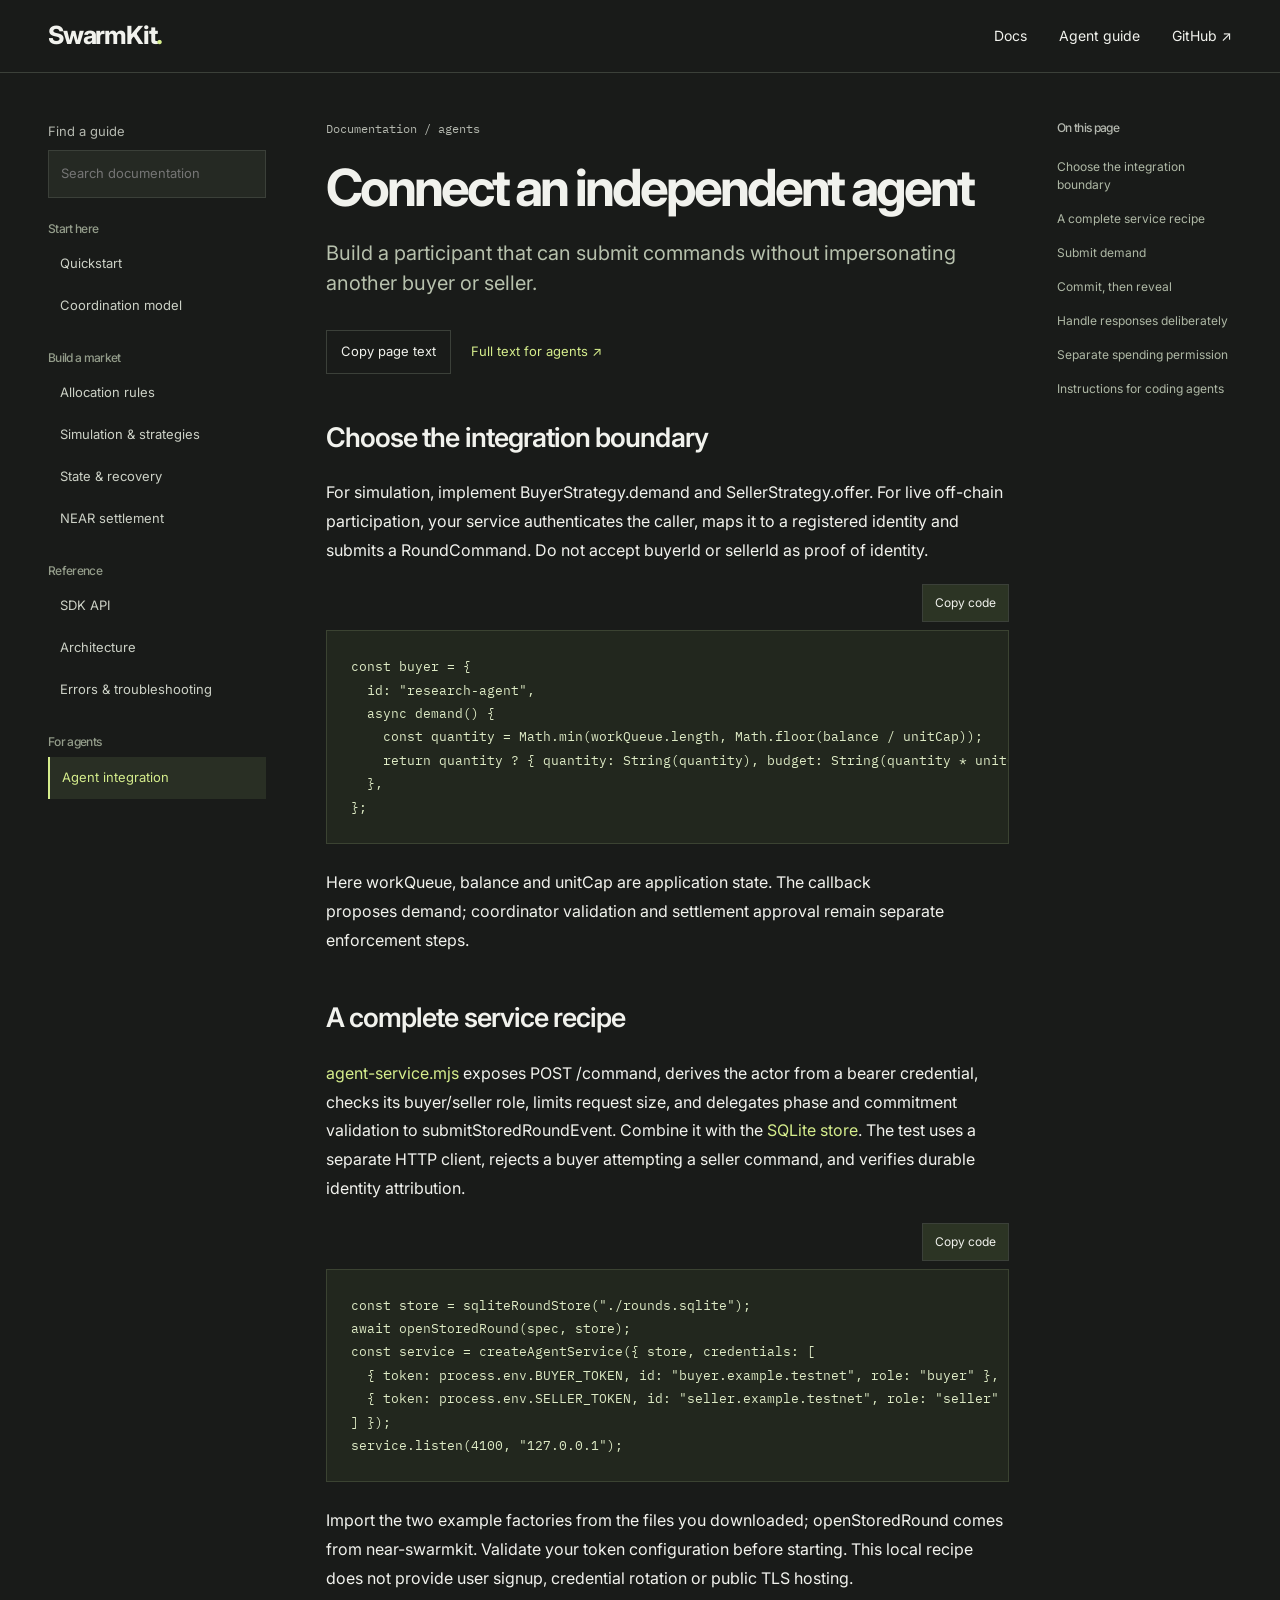
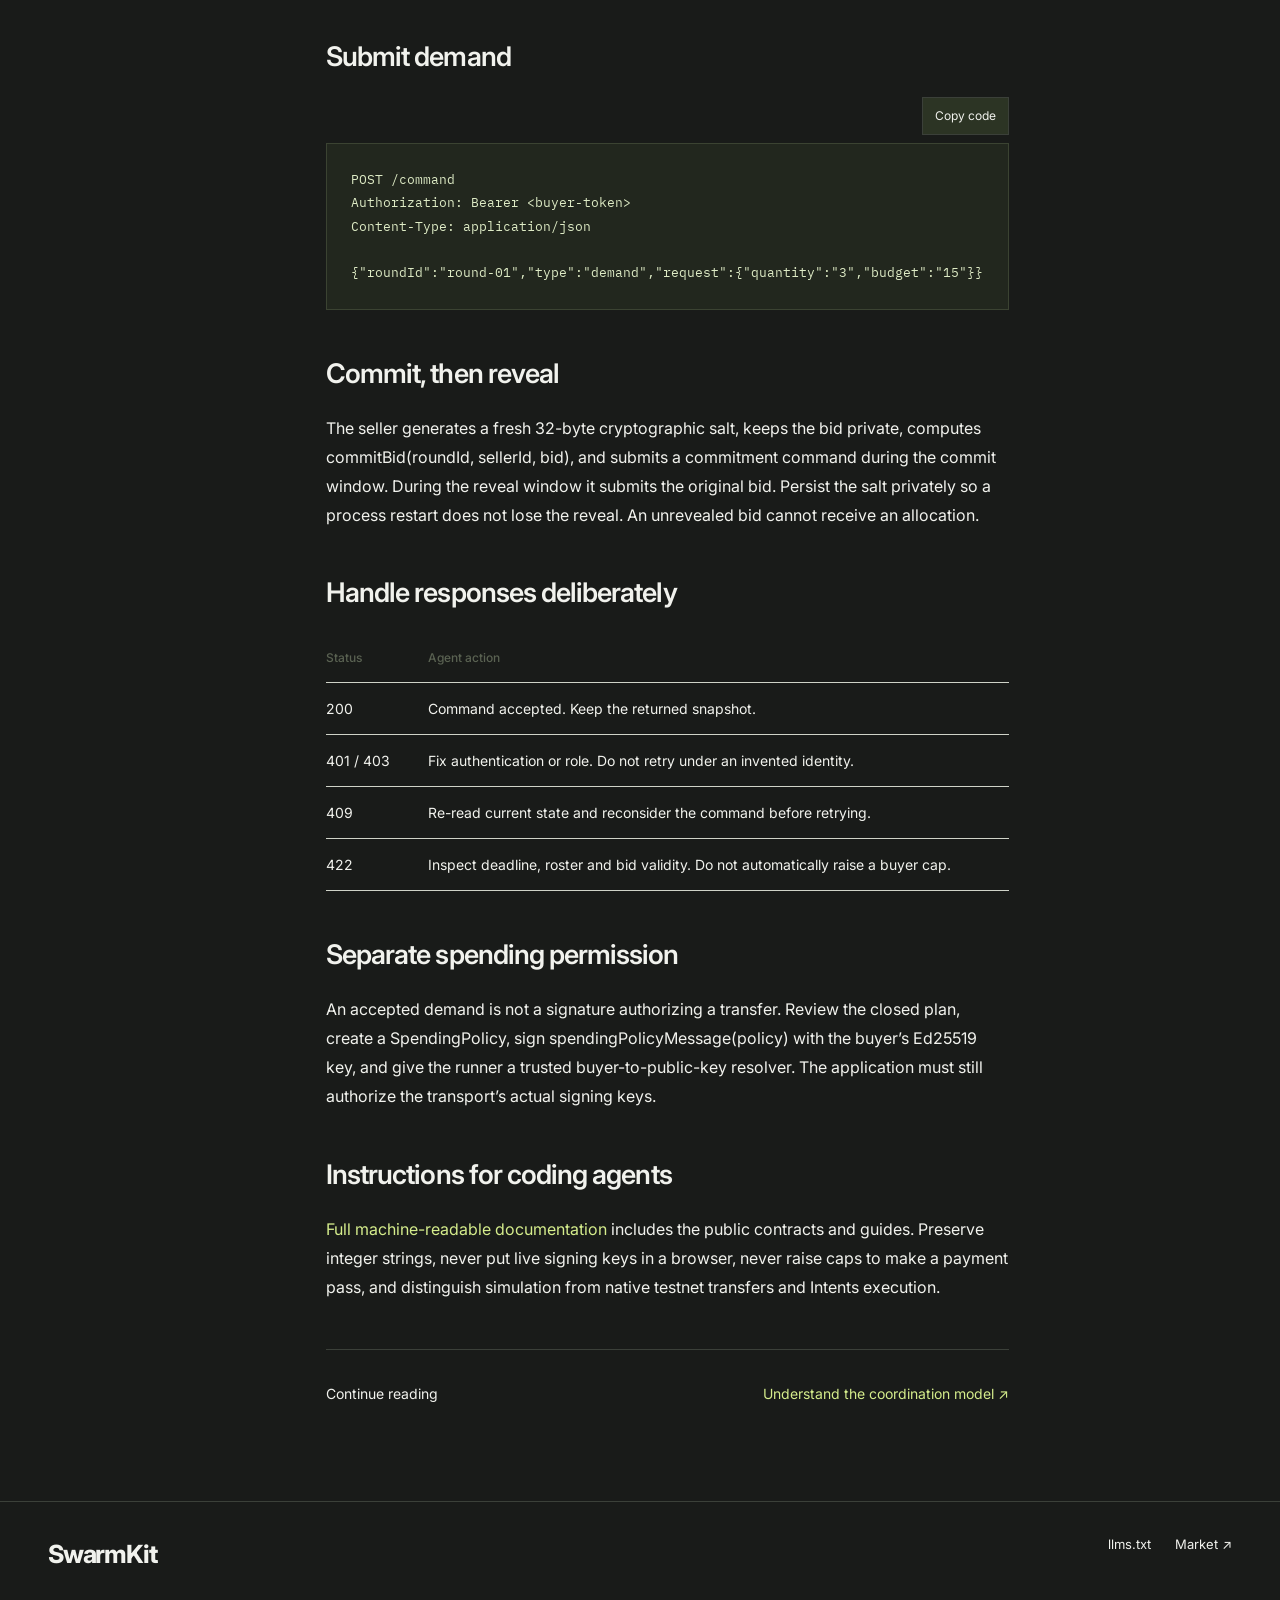
==== commit 33dba9a5: "docs: generated guides, API reference, search and SDK playground Co-Authored-By: Claude Opus 5.5 <no" ====
--- a/agents/index.html
+++ b/agents/index.html
@@ -3,49 +3,51 @@
 <head>
   <meta charset="utf-8">
   <meta name="viewport" content="width=device-width, initial-scale=1">
-  <title>Build a procurement agent | SwarmKit</title>
-  <meta name="description" content="Give each agent a bounded role, then let the coordinator and settlement policy enforce the market rules.">
-  <meta name="theme-color" content="#0a0d14">
+  <title>Connect an independent agent | SwarmKit</title>
+  <meta name="description" content="Build a participant that can submit commands without impersonating another buyer or seller.">
+  <meta name="theme-color" content="#191b19">
   <meta name="page-type" content="software">
   <meta name="site-kind" content="software">
   <link rel="icon" href="../icon.svg" type="image/svg+xml">
   <link rel="stylesheet" href="../assets/system.css">
-  <link rel="stylesheet" href="../site.css">
+  <link rel="stylesheet" href="../site.css?v=20261114-3">
 </head>
 <body class="docs-body">
   <header class="site-header"><div class="wrap topbar">
     <a class="skip-link" href="#main">Skip to content</a>
-    <a class="brand" href="../"><span class="brand-mark" aria-hidden="true">✳</span> SwarmKit</a>
+    <a class="brand" href="../">SwarmKit<span class="brand-dot">.</span></a>
     <nav aria-label="Main"><a href="../docs/">Docs</a><a href="../agents/">Agent guide</a><a href="https://github.com/mikemoulder/swarmkit">GitHub ↗</a></nav>
   </div></header>
   <main id="main" class="wrap docs-layout">
-    <nav class="docs-nav" aria-label="Documentation"><a href="../docs/">Quickstart</a><a href="../reference/">SDK reference</a><a href="../agents/" aria-current="page">Agent guide</a></nav>
-    <article class="docs-content"><h1>Build a procurement agent</h1><p>Give each agent a bounded role, then let the coordinator and settlement policy enforce the market rules.</p>
-    <h2>Give the agent one role</h2>
-    <p>A buyer strategy turns application demand into a quantity and a budget. A seller strategy quotes a price and available capacity. The coordinator owns deadlines and clearing.</p>
-    <pre><code>const buyer = {
+    <nav class="docs-nav" aria-label="Documentation"><button class="doc-menu" aria-expanded="false" aria-controls="nav-groups">Browse documentation +</button><label class="doc-search-label">Find a guide<input type="search" id="doc-search" placeholder="Search documentation" autocomplete="off"></label><div id="search-results" aria-live="polite"></div><div class="nav-groups" id="nav-groups"><h2>Start here</h2><a href="../docs/">Quickstart</a><a href="../concepts/">Coordination model</a><h2>Build a market</h2><a href="../mechanisms/">Allocation rules</a><a href="../simulation/">Simulation & strategies</a><a href="../storage/">State & recovery</a><a href="../settlement/">NEAR settlement</a><h2>Reference</h2><a href="../reference/">SDK API</a><a href="../architecture/">Architecture</a><a href="../errors/">Errors & troubleshooting</a><h2>For agents</h2><a href="../agents/" aria-current="page">Agent integration</a></div></nav>
+    <article class="docs-content"><div class="doc-breadcrumb">Documentation / agents</div><h1>Connect an independent agent</h1><p>Build a participant that can submit commands without impersonating another buyer or seller.</p><div class="page-actions"><button id="copy-page">Copy page text</button><a href="../llms-full.txt">Full text for agents ↗</a></div>
+<h2 id="choose-the-integration-boundary">Choose the integration boundary</h2><p>For simulation, implement BuyerStrategy.demand and SellerStrategy.offer. For live off-chain participation, your service authenticates the caller, maps it to a registered identity and submits a RoundCommand. Do not accept buyerId or sellerId as proof of identity.</p>
+<pre><code>const buyer = {
   id: "research-agent",
-  demand: () =&gt; ({ quantity: "3", budget: "15" }),
-};
+  async demand() {
+    const quantity = Math.min(workQueue.length, Math.floor(balance / unitCap));
+    return quantity ? { quantity: String(quantity), budget: String(quantity * unitCap) } : null;
+  },
+};</code></pre><p>Here workQueue, balance and unitCap are application state. The callback proposes demand; coordinator validation and settlement approval remain separate enforcement steps.</p>
+<h2 id="a-complete-service-recipe">A complete service recipe</h2><p><a href="../examples/agent-service.mjs">agent-service.mjs</a> exposes POST /command, derives the actor from a bearer credential, checks its buyer/seller role, limits request size, and delegates phase and commitment validation to submitStoredRoundEvent. Combine it with the <a href="../examples/sqlite-round-store.mjs">SQLite store</a>. The test uses a separate HTTP client, rejects a buyer attempting a seller command, and verifies durable identity attribution.</p>
+<pre><code>const store = sqliteRoundStore("./rounds.sqlite");
+await openStoredRound(spec, store);
+const service = createAgentService({ store, credentials: [
+  { token: process.env.BUYER_TOKEN, id: "buyer.example.testnet", role: "buyer" },
+  { token: process.env.SELLER_TOKEN, id: "seller.example.testnet", role: "seller" },
+] });
+service.listen(4100, "127.0.0.1");</code></pre><p>Import the two example factories from the files you downloaded; openStoredRound comes from near-swarmkit. Validate your token configuration before starting. This local recipe does not provide user signup, credential rotation or public TLS hosting.</p>
+<h2 id="submit-demand">Submit demand</h2><pre><code>POST /command
+Authorization: Bearer &lt;buyer-token&gt;
+Content-Type: application/json
 
-const seller = {
-  id: "inference-seller",
-  offer: () =&gt; ({ capacity: "5", unitPrice: "4" }),
-};</code></pre>
-    <p>Pass these strategies to <code>simulateProcurement</code>. For live participation, authenticate the caller before mapping its identity to a <code>RoundCommand</code>.</p>
-    <h2>Keep approvals with the buyer</h2>
-    <ol>
-      <li>Derive and review a closed settlement plan. Resolve the buyer’s trusted public key outside the agent’s input.</li>
-      <li>Set the round, asset, transport scope, seller allowlist, cumulative maximum and expiry in <code>SpendingPolicy</code>.</li>
-      <li>Sign <code>spendingPolicyMessage(policy)</code> with the buyer’s Ed25519 approval key.</li>
-      <li>Use <code>executeWithSpendingPolicies</code> with the same journal across attempts. Implement atomic <code>bindPlan</code> for split fulfillment.</li>
-      <li>Inspect the existing hash after an ambiguous send. Authorize a replacement only after reconciling the original transaction.</li>
-    </ol>
-    <h2>Connect NEAR Intents</h2>
-    <p>The buyer must hold a supported asset in the Verifier and have a recognized signing key. Supply a NEP-413 callback for the exact request and a separate relayer callback for the resulting Verifier call. Configure the transport for the asset in the plan.</p>
-    <p>Test agent behavior with deterministic strategies first. Keep signing and RPC access on your backend. A read-only receipt view can remain public.</p>
-    <p><a href="../llms.txt">Read the plain-text guide</a></p></article>
+{"roundId":"round-01","type":"demand","request":{"quantity":"3","budget":"15"}}</code></pre>
+<h2 id="commit-then-reveal">Commit, then reveal</h2><p>The seller generates a fresh 32-byte cryptographic salt, keeps the bid private, computes commitBid(roundId, sellerId, bid), and submits a commitment command during the commit window. During the reveal window it submits the original bid. Persist the salt privately so a process restart does not lose the reveal. An unrevealed bid cannot receive an allocation.</p>
+<h2 id="handle-responses-deliberately">Handle responses deliberately</h2><table class="doc-table"><thead><tr><th>Status</th><th>Agent action</th></tr></thead><tbody><tr><td>200</td><td>Command accepted. Keep the returned snapshot.</td></tr><tr><td>401 / 403</td><td>Fix authentication or role. Do not retry under an invented identity.</td></tr><tr><td>409</td><td>Re-read current state and reconsider the command before retrying.</td></tr><tr><td>422</td><td>Inspect deadline, roster and bid validity. Do not automatically raise a buyer cap.</td></tr></tbody></table>
+<h2 id="separate-spending-permission">Separate spending permission</h2><p>An accepted demand is not a signature authorizing a transfer. Review the closed plan, create a SpendingPolicy, sign spendingPolicyMessage(policy) with the buyer’s Ed25519 key, and give the runner a trusted buyer-to-public-key resolver. The application must still authorize the transport’s actual signing keys.</p>
+<h2 id="instructions-for-coding-agents">Instructions for coding agents</h2><p><a href="../llms-full.txt">Full machine-readable documentation</a> includes the public contracts and guides. Preserve integer strings, never put live signing keys in a browser, never raise caps to make a payment pass, and distinguish simulation from native testnet transfers and Intents execution.</p><nav class="page-next" aria-label="Next page"><span>Continue reading</span><a href="../concepts/">Understand the coordination model ↗</a></nav></article>
+    <aside class="docs-toc" aria-label="On this page"><h2>On this page</h2><a href="#choose-the-integration-boundary">Choose the integration boundary</a><a href="#a-complete-service-recipe">A complete service recipe</a><a href="#submit-demand">Submit demand</a><a href="#commit-then-reveal">Commit, then reveal</a><a href="#handle-responses-deliberately">Handle responses deliberately</a><a href="#separate-spending-permission">Separate spending permission</a><a href="#instructions-for-coding-agents">Instructions for coding agents</a></aside>
   </main>
   <footer class="site-footer"><div class="wrap"><a class="brand" href="../">SwarmKit</a><nav aria-label="Footer"><a href="../llms.txt">llms.txt</a><a href="https://mikemoulder.github.io/swarmkit-market/">Market ↗</a></nav></div></footer>
-</body>
+<script src="../docs.js" defer></script></body>
 </html>
--- a/site.css
+++ b/site.css
@@ -1,125 +1,16 @@
-@import url('https://fonts.googleapis.com/css2?family=Inter:wght@400..700&family=IBM+Plex+Mono:wght@400;500&display=swap');
-
-:root {
-  --p-bg: #0a0d14;
-  --p-surface: #131824;
-  --p-ink: #e9edf3;
-  --p-muted: #a2acbd;
-  --p-accent: #5ab9fc;
-  --p-accent-ink: #0a0d14;
-  --p-action: #5ab9fc;
-  --p-action-ink: #0a0d14;
-  --font-display: Inter, system-ui, sans-serif;
-  --font-text: Inter, system-ui, sans-serif;
-  --font-mono: "IBM Plex Mono", ui-monospace, monospace;
-  --display-weight: 500;
-  --display-tracking: -.06em;
-  --rule: #283246;
-}
-body { background: var(--p-bg); color: var(--p-ink); }
-a { color: inherit; }
-a:focus-visible, button:focus-visible { outline: 2px solid var(--p-accent); outline-offset: 4px; }
-.site-header { border-bottom: 1px solid var(--rule); position: absolute; inset: 0 0 auto; z-index: 4; }
-.topbar, .site-footer .wrap { min-height: 72px; display: flex; align-items: center; justify-content: space-between; gap: 16px; }
-.topbar nav, .site-footer nav { display: flex; gap: clamp(10px, 3vw, 30px); align-items: center; }
-.topbar nav a, .site-footer nav a { display: inline-flex; align-items: center; min-height: 44px; gap: 5px; font-size: .88rem; color: var(--p-muted); text-decoration: none; }
-.topbar nav a:hover, .site-footer nav a:hover { color: var(--p-accent); }
-.brand { font-weight: 700; letter-spacing: -.045em; font-size: 1.25rem; text-decoration: none; white-space: nowrap; }
-.brand-mark { color: var(--p-accent); margin-right: 3px; }
-main > .hero { height: auto; min-height: 100svh; padding: 118px 0 58px; display: grid; align-items: center; }
-main > .hero > .wrap.hero-grid { display: grid; grid-template-columns: minmax(0, .85fr) minmax(0, 1.15fr); align-items: center; gap: clamp(26px, 5.3vw, 82px); }
-.hero-grid > .hero__text, .hero-grid > .hero__media { grid-column: auto; grid-row: auto; min-width: 0; }
-.eyebrow, .frame-top, .frame-title small, .frame-foot, .package-name, .stage-visual > span { font: 500 .76rem/1.5 var(--font-mono); letter-spacing: .04em; }
-.eyebrow { color: var(--p-accent); display: flex; align-items: center; gap: 10px; margin-bottom: 20px; }
-.eyebrow span, .frame-top i { width: 7px; height: 7px; background: var(--p-accent); display: inline-block; border-radius: 50%; }
-.hero h1 { font-size: clamp(2.65rem, 6vw, 5.35rem); line-height: 1.01; letter-spacing: -.073em; font-weight: 500; max-width: 10ch; }
-.hero .hero__lead { color: var(--p-muted); font-size: clamp(1rem, 1.45vw, 1.23rem); line-height: 1.58; margin: 24px 0 0; max-width: 41ch; }
-.hero-actions { display: flex; flex-wrap: wrap; gap: 10px; margin: 27px 0 19px; }
-.action { border: 1px solid var(--rule); min-height: 46px; padding: 10px 14px; display: inline-flex; gap: 12px; align-items: center; justify-content: space-between; font-weight: 600; font-size: .88rem; text-decoration: none; transition: transform .18s, background .18s; }
-.action:hover { background: #18263b; transform: translateY(-2px); }
-.action:active { transform: translateY(1px); }
-.action.primary { background: var(--p-accent); border-color: var(--p-accent); color: #0a0d14; }
-.action.primary:hover { background: #9dd7ff; }
-.package-name { color: var(--p-muted); }
-.package-name span { color: var(--p-accent); }
-.hero .market-visual { background: radial-gradient(ellipse at 57% 43%, #1d3954, #0e1522 70%); border: 1px solid #26394f; min-height: clamp(360px, 62vh, 620px); height: auto; padding: clamp(14px, 3.7vw, 55px); display: grid; place-items: center; position: relative; }
-.app-frame { width: 100%; min-width: 0; background: #111824; border: 1px solid #3b4b61; box-shadow: 0 24px 64px #0008; }
-.frame-top, .frame-foot { display: flex; justify-content: space-between; align-items: center; gap: 8px; color: #acb8cb; }
-.frame-top { padding: 12px 16px; border-bottom: 1px solid var(--rule); }
-.frame-top i { margin-right: 5px; }
-.frame-body { padding: clamp(12px, 2vw, 24px); }
-.frame-title { display: flex; align-items: end; justify-content: space-between; gap: 8px; }
-.frame-title small { color: #a0adbf; }
-.frame-title p { font-size: clamp(1.2rem, 2.5vw, 2rem); letter-spacing: -.05em; line-height: 1.25; }
-.frame-title > span { font: .73rem var(--font-mono); color: #7ae3bf; background: #16392f; padding: 5px 8px; }
-.frame-metrics { display: grid; grid-template-columns: 1fr 1fr; gap: 8px; margin: 19px 0; }
-.frame-metrics div { padding: 10px; background: #1a2333; }
-.frame-metrics small, .frame-metrics em { color: #b0bed1; }
-.frame-metrics strong { display: block; font-size: clamp(1.15rem, 2.2vw, 1.75rem); font-weight: 500; line-height: 1.24; }
-.frame-metrics em { font: 400 .62rem var(--font-mono); white-space: nowrap; }
-.app-frame table { width: 100%; border-collapse: collapse; font: .73rem/1.4 var(--font-mono); text-align: left; }
-.app-frame th, .app-frame td { border-bottom: 1px solid #2a3448; padding: 8px 4px; }
-.app-frame thead { color: #aab7cc; }
-.app-frame tbody th { font-weight: 500; white-space: nowrap; }
-.app-frame .winner { color: #8dd8ff; background: #152c41; }
-.frame-foot { padding-top: 15px; font-size: .64rem; }
-.workflow { background: #111824; }
-.stage-visual { display: grid; align-content: center; padding: clamp(15px, 4vw, 52px); gap: 12px; background: #0b101a; border: 1px solid var(--rule); min-height: 178px; }
-.stage-visual > span { color: var(--p-accent); }
-.stage-visual b { font-size: clamp(1.2rem, 3vw, 2.7rem); font-weight: 500; letter-spacing: -.05em; }
-.stage-visual div { display: flex; gap: 8px; justify-content: space-between; border-top: 1px solid var(--rule); padding-top: 8px; font-size: clamp(.66rem, 1.05vw, .87rem); color: var(--p-muted); }
-main > .proof > .wrap { display: grid; align-content: center; gap: clamp(24px, 6vh, 60px); }
-.proof h2, .workflow h2 { font-weight: 500; font-size: clamp(2rem, 5vw, 4.1rem); line-height: 1.03; letter-spacing: -.06em; }
-.proof-grid { display: grid; grid-template-columns: 1fr 1fr; gap: 24px; }
-.proof article { border-top: 1px solid var(--rule); padding: clamp(18px, 4vw, 40px) 0; display: grid; gap: 14px; }
-.proof article strong { color: var(--p-accent); font-size: clamp(3rem, 8vw, 6rem); font-weight: 500; line-height: 1; letter-spacing: -.07em; }
-.proof h3 { font-size: 1.4rem; }
-.proof p { max-width: 42ch; color: var(--p-muted); }
-.proof a { color: var(--p-accent); width: fit-content; min-height: 44px; display: inline-flex; align-items: center; }
-.site-footer { border-top: 1px solid var(--rule); }
-.docs-body .site-header { position: relative; }
-.docs-layout { display: grid; grid-template-columns: 190px minmax(0, 1fr); gap: clamp(25px, 5vw, 76px); padding-block: clamp(32px, 7vw, 96px); }
-.docs-nav { align-self: start; position: sticky; top: 24px; display: grid; gap: 5px; }
-.docs-nav a { display: flex; align-items: center; min-height: 44px; padding: 5px 10px; border-left: 2px solid transparent; color: var(--p-muted); text-decoration: none; }
-.docs-nav a:hover, .docs-nav [aria-current] { border-color: var(--p-accent); color: var(--p-ink); background: var(--p-surface); }
-.docs-content { max-width: 790px; min-width: 0; }
-.docs-content h1 { font-size: clamp(2.35rem, 5vw, 4.6rem); letter-spacing: -.065em; line-height: 1.04; margin: 0 0 18px; }
-.docs-content h2 { font-size: clamp(1.5rem, 3vw, 2.45rem); letter-spacing: -.035em; margin: 45px 0 12px; }
-.docs-content p, .docs-content ul, .docs-content ol, .docs-content pre { margin: 12px 0 18px; }
-.docs-content p, .docs-content li { color: var(--p-muted); line-height: 1.68; }
-.docs-content ul, .docs-content ol { padding-left: 23px; }
-.docs-content ul { list-style: disc; }
-.docs-content ol { list-style: decimal; }
-.docs-content code { color: #b4dfff; font: .9em var(--font-mono); }
-.docs-content pre { padding: 16px; background: var(--p-surface); border: 1px solid var(--rule); overflow: auto; tab-size: 2; }
-.docs-content pre code { font-size: .78rem; line-height: 1.55; }
-.docs-content a { color: var(--p-accent); }
-.docs-content .note { padding: 12px 16px; border-left: 2px solid var(--p-accent); background: var(--p-surface); }
-.doc-table { width: 100%; border-collapse: collapse; text-align: left; margin-block: 18px; }
-.doc-table th, .doc-table td { padding: 12px 8px; border-bottom: 1px solid var(--rule); vertical-align: top; }
-.doc-table td code { overflow-wrap: anywhere; }
-@media (max-width: 760px) {
-  main > .hero { padding: 96px 0 38px; }
-  main > .hero > .wrap.hero-grid, .proof-grid { grid-template-columns: 1fr; }
-  .hero h1 { max-width: 13ch; }
-  .hero .market-visual { min-height: 0; }
-  main > .proof > .wrap { align-content: start; }
-  .docs-layout { grid-template-columns: 1fr; }
-  .docs-nav { position: static; display: flex; gap: 2px; flex-wrap: wrap; }
-  .docs-nav a { font-size: .82rem; }
-}
-@media (max-width: 420px) {
-  .topbar nav { gap: 10px; }
-  .topbar nav a { font-size: .76rem; }
-  .hero .hero__lead { margin-top: 15px; }
-  .eyebrow { margin-bottom: 12px; }
-  .hero-actions { margin: 17px 0 10px; }
-  .frame-top { padding: 8px; font-size: .64rem; }
-  .app-frame table { font-size: .63rem; }
-  .frame-metrics { margin: 10px 0; }
-  .frame-foot { font-size: .58rem; }
-  .site-footer .wrap { flex-wrap: wrap; }
-}
-@media (prefers-reduced-motion: reduce) {
-  .action { transition: none; }
-}
+@import url('https://fonts.googleapis.com/css2?family=Inter:wght@400;500;600;650;700;750;800&family=IBM+Plex+Mono:wght@400;500&display=swap');
+:root{--p-bg:#191b19;--p-surface:#232623;--p-ink:#f1f2ed;--p-muted:#b4b8af;--p-accent:#d5ed8c;--p-accent-ink:#191b19;--p-action:#d5ed8c;--p-action-ink:#191b19;--font-display:Inter,Arial,sans-serif;--font-text:Inter,Arial,sans-serif;--font-mono:'IBM Plex Mono',monospace;--display-weight:750;--display-tracking:-.055em;--rule:#3b4039;--t-h2:clamp(36px,4.8vw,72px);--ink:var(--p-ink);--bg:var(--p-bg);--accent:var(--p-accent)}
+*{box-sizing:border-box}html{scroll-behavior:auto}body{margin:0;background:var(--p-bg);color:var(--p-ink);font:16px/1.65 var(--font-text)}a{color:inherit;text-underline-offset:5px}button,input,select{font:inherit}a:focus-visible,button:focus-visible,input:focus-visible,select:focus-visible{outline:2px solid var(--p-accent);outline-offset:5px}button{cursor:pointer}a:hover{color:var(--p-accent)}button:disabled{opacity:.55;cursor:wait}.wrap{width:calc(100% - 96px);max-width:1440px;margin-inline:auto}.site-header{position:absolute;inset:0 0 auto;z-index:5}.topbar{display:flex;align-items:center;justify-content:space-between;min-height:88px;gap:24px}.brand{font-size:25px;font-weight:750;letter-spacing:-1.2px;text-decoration:none;white-space:nowrap}.brand-dot{color:var(--p-accent)}.topbar nav{display:flex;align-items:center;gap:32px}.topbar nav a{display:inline-flex;align-items:center;min-height:44px;text-decoration:none;font-size:14px}.skip-link{position:fixed;top:8px;left:8px;z-index:99;transform:translateY(-180%);background:var(--p-accent);color:#191b19;padding:12px}.skip-link:focus{transform:none}h1,h2,h3,p{margin:0}h1,h2,h3{font-family:var(--font-display)}.hero{height:100svh;min-height:680px;padding:144px 0 48px}.hero>.wrap{height:100%;display:flex;flex-direction:column}.hero-meta{display:flex;justify-content:space-between;font:13px var(--font-mono);color:var(--p-muted)}.hero h1{font-size:clamp(64px,9.1vw,144px);font-weight:750;letter-spacing:-.073em;line-height:.99;margin-top:48px;max-width:none}.hero h1 span{white-space:nowrap}.hero-bottom{margin-top:auto;padding-top:48px;display:flex;align-items:flex-end;justify-content:space-between;gap:48px}.hero-bottom p{font-size:clamp(20px,2vw,28px);line-height:1.45;max-width:660px;letter-spacing:-.025em}.action{min-height:52px;display:inline-flex;align-items:center;justify-content:space-between;gap:40px;border:0;padding:14px 24px;border-radius:0;font-size:16px;font-weight:500;text-decoration:none;white-space:nowrap;transition:background .18s,transform .18s}.action.primary{background:var(--p-accent);color:#191b19}.action:hover{transform:translateY(-2px);background:#e3f6b0}.action:active{transform:translateY(1px)}.hero h1{animation:hero-enter .6s ease-out both}@keyframes hero-enter{from{opacity:0;transform:translateY(18px)}to{opacity:1;transform:none}}.section{height:auto;min-height:100svh;padding:96px 0}.section-head{display:grid;grid-template-columns:1.1fr 1fr;gap:64px;align-items:start;margin-bottom:56px}.section-head h2,.closing h2{font-size:var(--t-h2);font-weight:700;line-height:1.03;letter-spacing:-.06em}.section-head p{max-width:510px;font-size:20px;line-height:1.6}.text-link{display:inline-flex;align-items:center;min-height:44px;margin-top:16px;text-decoration:none;border-bottom:1px solid var(--rule)}.evidence-section{background:#f0f1e9;color:#22261f}.evidence-section a:hover{color:#4c621e}.evidence-section :focus-visible{outline-color:#4c621e}.proof-bar{display:grid;grid-template-columns:1fr 1fr 1.15fr;gap:48px;margin-bottom:48px;align-items:end}.proof-bar>div{display:flex;flex-direction:column}.proof-bar strong{font-size:clamp(40px,5vw,72px);line-height:1.15;font-weight:600;letter-spacing:-.06em}.proof-bar>div>span{font-size:14px;margin-top:8px}.proof-meta{font:13px/1.6 var(--font-mono)}.evidence-toolbar{display:flex;justify-content:space-between;align-items:center;gap:24px;margin-bottom:16px;font-size:14px}.switcher{display:flex;gap:8px}.switcher button{border:1px solid #c3c8b9;background:transparent;padding:10px 16px;min-height:44px;color:inherit}.switcher button[aria-pressed=true]{background:#252a21;color:#f0f1e9;border-color:#252a21}.receipt-table{overflow:auto;max-height:330px;border-block:1px solid #bfc6b4}table{width:100%;border-collapse:collapse;text-align:left;font-size:14px}th,td{padding:14px 16px;border-bottom:1px solid #cfd3c8;white-space:nowrap}th:first-child,td:first-child{padding-left:0}thead th{font-weight:500;font-size:12px;color:#5a6252}td a{font-family:var(--font-mono);font-size:13px}.small-note{font-size:13px;line-height:1.6;margin-top:16px;color:var(--p-muted)}.evidence-section .small-note{color:#555e4d}.sdk-section{background:#20231f}.sdk-workbench{display:grid;grid-template-columns:1.2fr 1fr;border:1px solid var(--rule);background:transparent;box-shadow:none;border-radius:0}.sdk-code{padding:24px 32px}.code-heading{display:flex;justify-content:space-between;gap:16px;font:12px var(--font-mono);color:var(--p-muted);margin-bottom:28px}.sdk-code pre{padding:0;margin:0;background:none;overflow:auto;font:14px/1.8 var(--font-mono)}.syntax-key{color:#d5ed8c}.syntax-string{color:#e2d1a6}.syntax-comment{color:#9ba691}.sdk-code .text-link{font-size:13px}.sdk-run{border-left:1px solid var(--rule);padding:24px 32px;display:flex;flex-direction:column;align-items:stretch}.sdk-run label{font-size:14px;margin-bottom:8px}.sdk-run select{background:#282d25;color:var(--p-ink);border:1px solid #59614f;padding:12px;width:100%;border-radius:0}.run-participants{display:flex;justify-content:space-between;font:12px var(--font-mono);padding:24px 0;color:var(--p-muted)}#play-output{font-size:22px;line-height:1.4;letter-spacing:-.03em;min-height:120px;padding:16px 0 32px}.sdk-run .action{margin-top:auto}.integration-section .mo-wh__text{font-size:clamp(36px,5vw,72px);font-weight:650;line-height:1.12;letter-spacing:-.05em;max-width:1160px;margin-bottom:64px}.integration-rows>a{display:grid;grid-template-columns:48px 1fr 1.4fr 24px;gap:24px;align-items:center;padding:28px 0;border-bottom:1px solid var(--rule);text-decoration:none}.integration-rows>a>span{font:14px var(--font-mono);color:var(--p-muted)}.integration-rows h3{font-size:22px;font-weight:500;letter-spacing:-.03em}.integration-rows p{font-size:16px;color:var(--p-muted)}.closing{min-height:85svh;padding:96px 0 48px;background:#d5ed8c;color:#20261a}.closing-top{display:flex;justify-content:space-between;align-items:end;gap:32px;padding-bottom:96px}.closing .action.primary{background:#22291b;color:#f0f3e9}.closing a:hover{color:inherit;text-decoration:underline}.footer-bottom{display:grid;grid-template-columns:1.5fr 1fr 1fr 1fr;gap:32px}.footer-bottom p{font-size:13px;margin-top:20px}.footer-bottom nav{display:flex;flex-direction:column;align-items:start;font-size:14px}.footer-bottom nav>span{color:#4d5a36;margin-bottom:16px}.footer-bottom nav a{display:inline-flex;align-items:center;min-height:40px;text-decoration:none}
+/* Shared documentation system. */
+.docs-body .site-header{position:sticky;top:0;background:var(--p-bg);border-bottom:1px solid var(--rule)}.docs-body .topbar{min-height:72px}.docs-layout{display:grid;grid-template-columns:230px minmax(0,1fr) 175px;gap:48px;padding-top:48px;align-items:start}.docs-nav{position:sticky;top:104px;max-height:calc(100vh - 128px);overflow:auto;padding-right:12px}.doc-search-label{font-size:13px;color:var(--p-muted);display:block;margin-bottom:24px}.doc-search-label input{display:block;width:100%;padding:12px;margin-top:8px;background:#252923;border:1px solid var(--rule);border-radius:0;color:var(--p-ink);font-size:13px}.docs-nav h2{font-size:12px;color:#939c8a;font-weight:500;margin:24px 0 8px}.docs-nav a{display:block;text-decoration:none;font-size:13px;line-height:1.5;padding:11px 12px;min-height:42px;color:#ccd1c6}.docs-nav a[aria-current=page]{background:#292f24;color:var(--p-accent);border-left:2px solid var(--p-accent)}#search-results:not(:empty){padding-bottom:16px;border-bottom:1px solid var(--rule)}.docs-content{min-width:0;max-width:850px;padding-bottom:96px}.doc-breadcrumb{font:12px var(--font-mono);color:var(--p-muted);margin-bottom:24px}.docs-content h1{font-size:clamp(36px,4vw,56px);line-height:1.06;letter-spacing:-.06em;font-weight:700;margin-bottom:24px}.docs-content>p:first-of-type{font-size:20px;color:#b7c1ad;line-height:1.5;margin-bottom:32px}.docs-content p,.docs-content li{font-size:16px;line-height:1.8}.docs-content p{margin-bottom:20px}.docs-content h2{font-size:27px;line-height:1.2;letter-spacing:-.035em;font-weight:600;margin:48px 0 24px;scroll-margin-top:104px}.docs-content h3{font-size:20px;margin:32px 0 16px}.docs-content ul,.docs-content ol{padding-left:24px}.docs-content li{margin:8px 0}.docs-content code{font:.85em var(--font-mono);color:#deebc5;overflow-wrap:anywhere}.docs-content pre{background:#22271e;border:1px solid #3b4332;margin:0 0 24px;padding:24px;overflow:auto;font:13px/1.8 var(--font-mono);white-space:pre;clear:both}.docs-content pre code{font:inherit;overflow-wrap:normal}.copy-code{font-size:12px;float:right;border:1px solid var(--rule);padding:8px 12px;min-height:36px;background:#2c3424;color:var(--p-ink);margin:0 0 8px}.docs-content a{color:var(--p-accent)}.docs-toc{position:sticky;top:120px;font-size:12px}.docs-toc h2{font-size:12px;font-weight:500;margin-bottom:16px;color:var(--p-muted)}.docs-toc a{display:block;padding:8px 0;text-decoration:none;line-height:1.5;color:#aeb8a5}.docs-body .site-footer{background:transparent;color:var(--p-ink);padding:32px 0;min-height:0;border-top:1px solid var(--rule)}.docs-body .site-footer>.wrap{display:flex;justify-content:space-between}.docs-body .site-footer nav{display:flex;gap:24px;font-size:13px}.page-actions{display:flex;gap:20px;align-items:center;margin-bottom:32px;font-size:13px}.page-actions button{padding:10px 14px;background:transparent;border:1px solid var(--rule);color:var(--p-ink)}.page-next{display:flex;justify-content:space-between;padding-top:32px;margin-top:48px;border-top:1px solid var(--rule);gap:24px;font-size:14px}
+@media(max-width:1100px){.wrap{width:calc(100% - 64px)}.topbar nav{gap:24px}.hero h1{font-size:9vw}.hero-bottom p{max-width:55%;font-size:22px}.section-head{gap:32px}.proof-bar{gap:24px}.proof-meta{font-size:11px}.docs-layout{grid-template-columns:210px minmax(0,1fr);gap:40px}.docs-toc{display:none}.sdk-code,.sdk-run{padding:24px}.footer-bottom{gap:24px}}
+@media(max-width:700px){.wrap{width:calc(100% - 40px)}.topbar{min-height:80px;gap:12px}.brand{font-size:21px}.topbar nav{gap:14px}.topbar nav a{font-size:12px}.topbar nav a:last-child{display:none}.hero{padding:128px 0 32px;min-height:640px}.hero-meta{font-size:11px;gap:24px}.hero-meta span:last-child{max-width:100px;text-align:right}.hero h1{font-size:clamp(42px,11.1vw,76px);line-height:1.06;margin-top:64px;letter-spacing:-.065em}.hero h1 span{white-space:normal}.hero-bottom{flex-direction:column;align-items:stretch;gap:32px}.hero-bottom p{max-width:100%;font-size:21px}.action{width:100%;min-height:52px}.section{padding:64px 0;min-height:0}.section-head{grid-template-columns:1fr;gap:24px;margin-bottom:40px}.section-head h2,.closing h2{font-size:44px}.section-head p{font-size:17px}.proof-bar{grid-template-columns:1fr 1fr;gap:24px;margin-bottom:32px}.proof-bar strong{font-size:44px}.proof-bar>div>span{font-size:12px}.proof-meta{grid-column:1/-1}.evidence-toolbar{align-items:stretch;flex-direction:column;gap:16px}.switcher{gap:0}.switcher button{flex:1;font-size:12px;padding:10px}.receipt-table{max-height:300px}th,td{padding:12px;font-size:12px}.sdk-workbench{grid-template-columns:1fr}.sdk-code,.sdk-run{padding:20px;min-width:0}.sdk-code pre{font-size:12px}.sdk-run{border-left:0;border-top:1px solid var(--rule)}.code-heading{font-size:10px}.sdk-code .text-link{font-size:12px}.integration-section .mo-wh__text{font-size:36px;margin-bottom:40px}.integration-rows>a{grid-template-columns:24px 1fr 20px;gap:12px;padding:24px 0}.integration-rows h3{font-size:20px}.integration-rows p{grid-column:2;grid-row:2;font-size:14px}.integration-rows>a>span:last-child{grid-column:3;grid-row:1}.closing{padding:64px 0 32px;min-height:0}.closing-top{flex-direction:column;align-items:stretch;gap:32px;padding-bottom:64px}.footer-bottom{grid-template-columns:1fr 1fr;gap:40px 24px}.footer-bottom>div{grid-column:1/-1}.footer-bottom nav a{min-height:44px}.docs-layout{display:block;padding-top:24px}.docs-nav{position:relative;top:0;max-height:none;padding:0;margin-bottom:40px}.docs-nav h2{margin-top:16px}.docs-nav a{padding:9px 12px}.docs-nav .nav-groups{display:none}.docs-nav[data-open] .nav-groups{display:block}.doc-menu{background:none;color:var(--p-ink);border:1px solid var(--rule);width:100%;padding:12px;text-align:left;margin-bottom:16px}.docs-content h1{font-size:38px}.docs-content>p:first-of-type{font-size:18px}.docs-content pre{padding:16px;font-size:12px}.docs-body .site-footer>.wrap{gap:24px}.docs-body .site-footer nav{gap:16px}}
+@media(min-width:701px){.doc-menu{display:none}}
+@media(prefers-reduced-motion:reduce){*,*::before,*::after{animation:none!important;transition:none!important;scroll-behavior:auto!important}}
+/* Page composition: the kit supplies tokens; evidence must retain its full content height. */
+main > section.section { height:auto; min-height:100svh; padding:96px 0; }
+main > section.section > .wrap { height:auto; display:block; }
+.section-head { max-width:none; }
+.evidence-section { --ink:#22261f; --bg:#f0f1e9; --p-ink:#22261f; }
+.receipt-table { min-height:160px; }
+@media(max-width:700px){main > section.section {min-height:0;padding:64px 0;}}
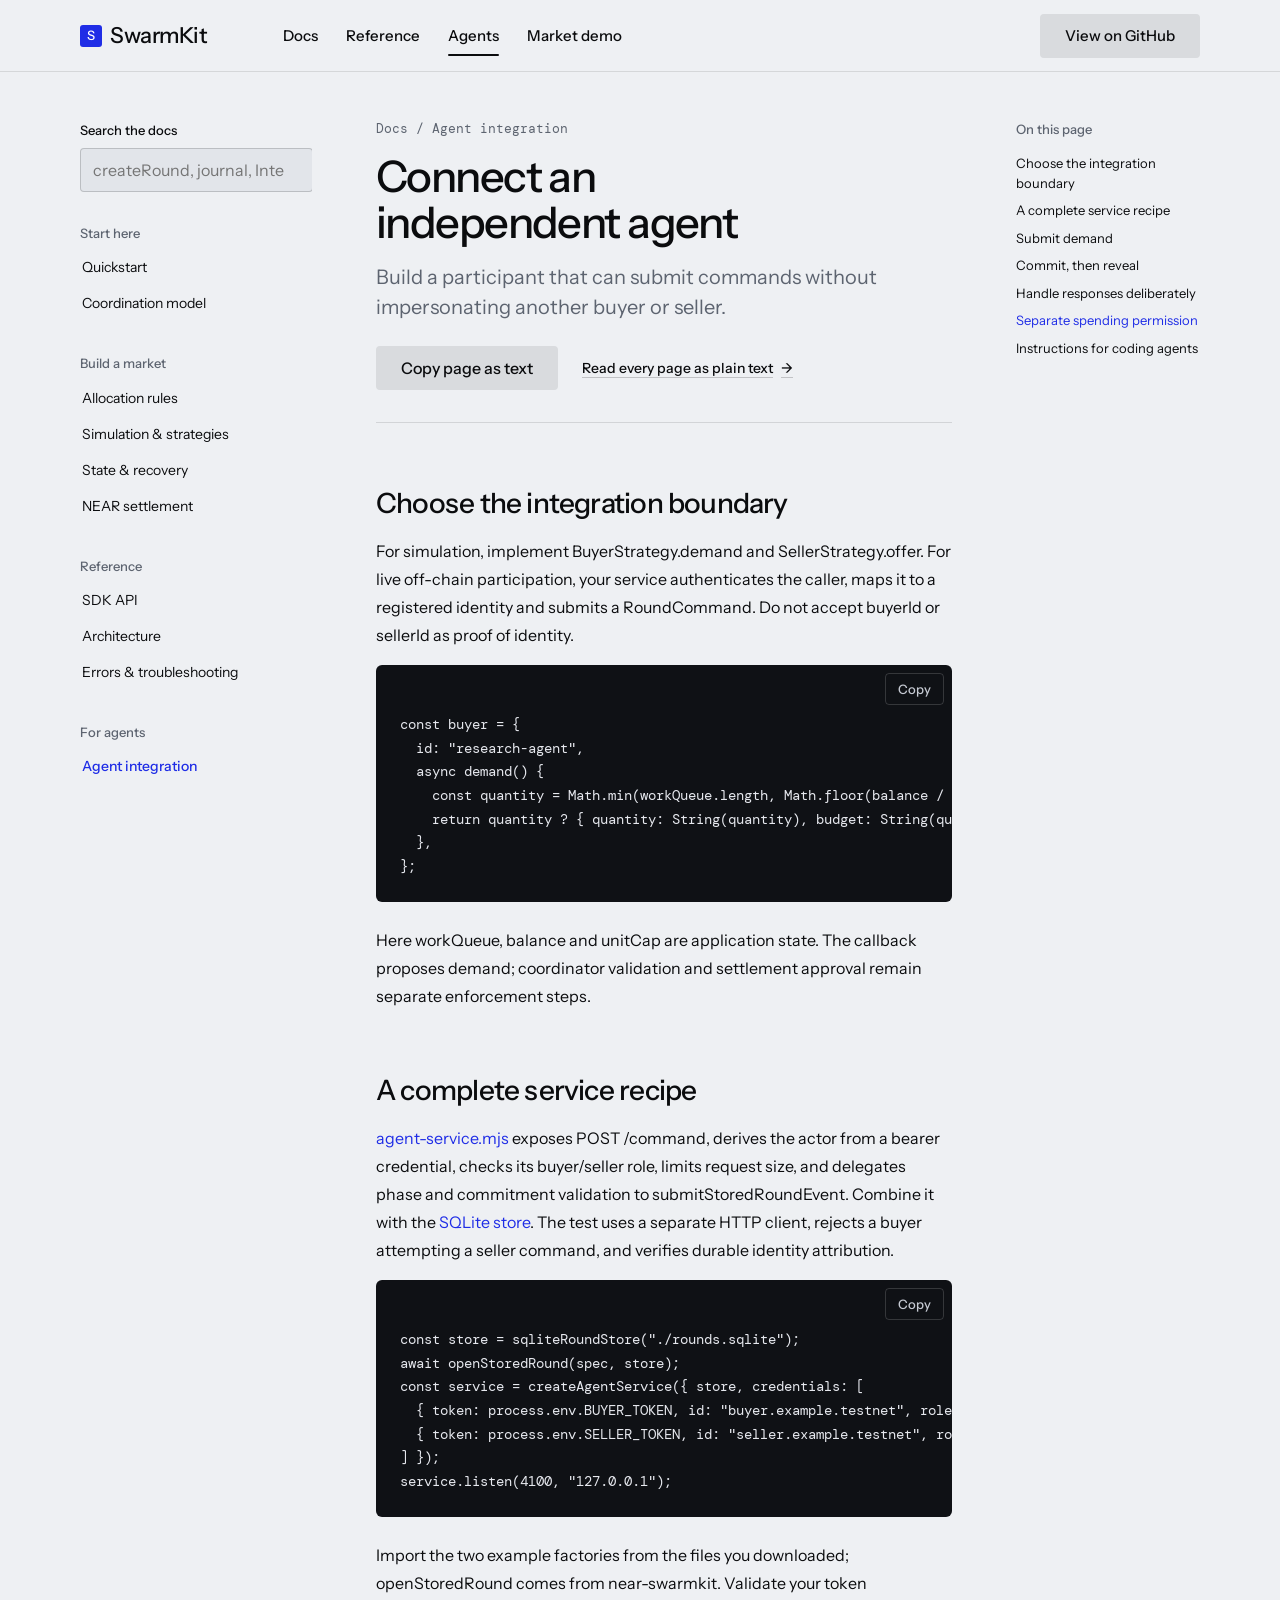
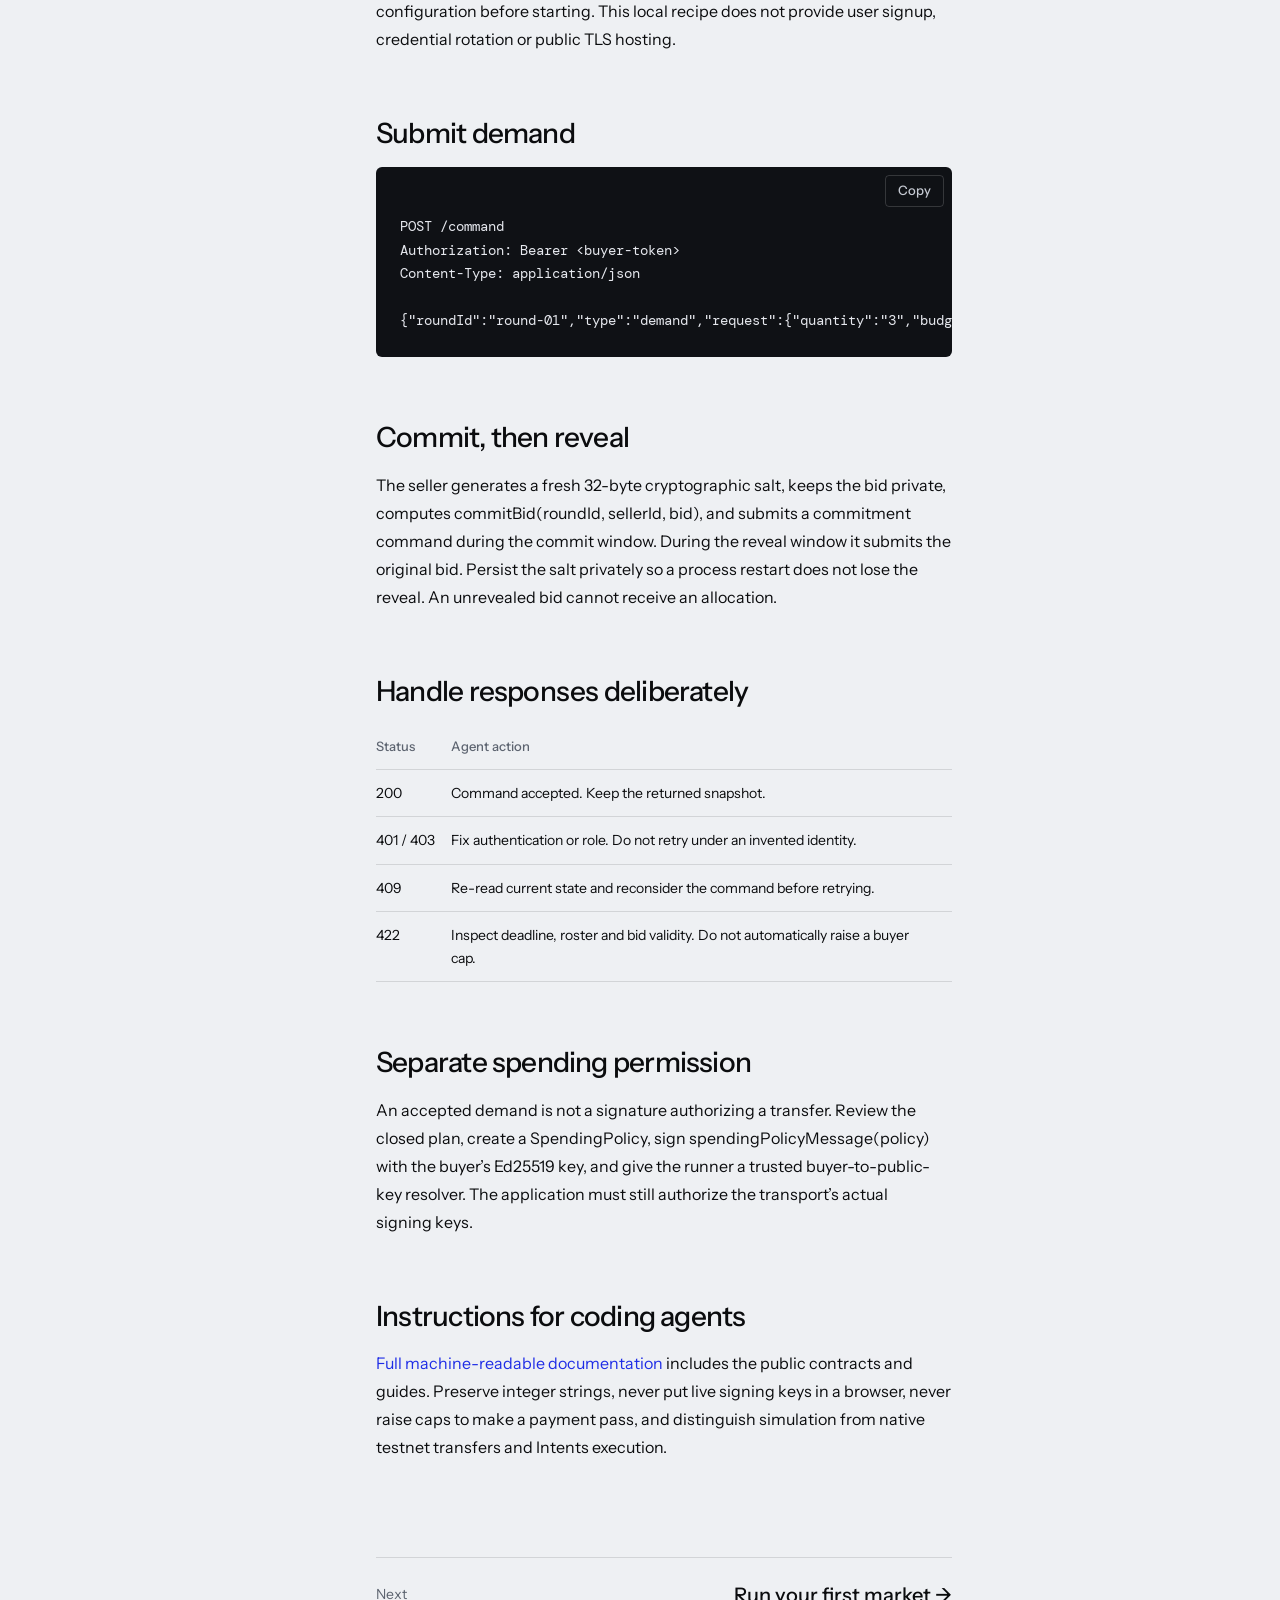
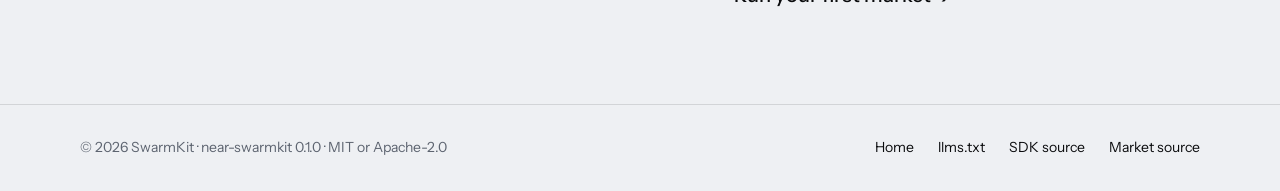
==== commit 86e93a65: "design: rebuild landing page and docs on the taste-skill system Landing: collage hero with a live ro" ====
--- a/agents/index.html
+++ b/agents/index.html
@@ -1,26 +1,54 @@
 <!doctype html>
-<html lang="en" data-type="software" data-radius="sharp">
+<html lang="en" data-type="software" data-radius="sharp" data-buttons="tonal">
 <head>
   <meta charset="utf-8">
-  <meta name="viewport" content="width=device-width, initial-scale=1">
-  <title>Connect an independent agent | SwarmKit</title>
+  <meta name="viewport" content="width=device-width, initial-scale=1, viewport-fit=cover">
+  <title>Connect an independent agent · SwarmKit docs</title>
   <meta name="description" content="Build a participant that can submit commands without impersonating another buyer or seller.">
-  <meta name="theme-color" content="#191b19">
+  <meta property="og:type" content="article">
+  <meta property="og:title" content="Connect an independent agent · SwarmKit docs">
+  <meta property="og:description" content="Build a participant that can submit commands without impersonating another buyer or seller.">
+  <meta property="og:image" content="../share.jpg">
+  <meta name="twitter:card" content="summary_large_image">
+  <meta name="theme-color" content="#eef0f3">
   <meta name="page-type" content="software">
   <meta name="site-kind" content="software">
-  <link rel="icon" href="../icon.svg" type="image/svg+xml">
+  <link rel="icon" href="../favicon.svg" type="image/svg+xml">
+  <link rel="preconnect" href="https://fonts.googleapis.com">
+  <link rel="preconnect" href="https://fonts.gstatic.com" crossorigin>
+  <link href="https://fonts.googleapis.com/css2?family=Instrument+Sans:wdth,wght@75..100,400..700&family=DM+Mono:wght@400;500&display=swap" rel="stylesheet">
   <link rel="stylesheet" href="../assets/system.css">
-  <link rel="stylesheet" href="../site.css?v=20261114-3">
+  <style>:root{--p-bg:#eef0f3;--p-surface:#e2e5ea;--p-ink:#0b0c0e;--p-muted:#5d6470;--p-accent:#1f2de6;--p-accent-ink:#fff;--p-action:#1f2de6;--p-action-ink:#fff;--font-display:"Instrument Sans",system-ui,sans-serif;--font-text:"Instrument Sans",system-ui,sans-serif;--font-mono:"DM Mono",ui-monospace,Menlo,Consolas,monospace;--display-weight:500;--display-tracking:-0.028em;--display-tracking-xl:-0.036em;--display-stretch:96%}</style>
+  <link rel="stylesheet" href="../site.css?v=20261114-4">
 </head>
-<body class="docs-body">
-  <header class="site-header"><div class="wrap topbar">
-    <a class="skip-link" href="#main">Skip to content</a>
-    <a class="brand" href="../">SwarmKit<span class="brand-dot">.</span></a>
-    <nav aria-label="Main"><a href="../docs/">Docs</a><a href="../agents/">Agent guide</a><a href="https://github.com/mikemoulder/swarmkit">GitHub ↗</a></nav>
-  </div></header>
-  <main id="main" class="wrap docs-layout">
-    <nav class="docs-nav" aria-label="Documentation"><button class="doc-menu" aria-expanded="false" aria-controls="nav-groups">Browse documentation +</button><label class="doc-search-label">Find a guide<input type="search" id="doc-search" placeholder="Search documentation" autocomplete="off"></label><div id="search-results" aria-live="polite"></div><div class="nav-groups" id="nav-groups"><h2>Start here</h2><a href="../docs/">Quickstart</a><a href="../concepts/">Coordination model</a><h2>Build a market</h2><a href="../mechanisms/">Allocation rules</a><a href="../simulation/">Simulation & strategies</a><a href="../storage/">State & recovery</a><a href="../settlement/">NEAR settlement</a><h2>Reference</h2><a href="../reference/">SDK API</a><a href="../architecture/">Architecture</a><a href="../errors/">Errors & troubleshooting</a><h2>For agents</h2><a href="../agents/" aria-current="page">Agent integration</a></div></nav>
-    <article class="docs-content"><div class="doc-breadcrumb">Documentation / agents</div><h1>Connect an independent agent</h1><p>Build a participant that can submit commands without impersonating another buyer or seller.</p><div class="page-actions"><button id="copy-page">Copy page text</button><a href="../llms-full.txt">Full text for agents ↗</a></div>
+<body class="docs-page">
+  <header class="nav">
+    <div class="wrap nav__bar">
+      <a class="skip-link" href="#doc">Skip to content</a>
+      <a class="nav__logo" href="../"><span class="mark mark--initial" aria-hidden="true">S</span>SwarmKit</a>
+      <nav class="nav__links" aria-label="Main">
+        <div class="nav__item"><a class="nav__link" href="../docs/">Docs</a></div>
+        <div class="nav__item"><a class="nav__link" href="../reference/">Reference</a></div>
+        <div class="nav__item"><a class="nav__link" href="../agents/" aria-current="page">Agents</a></div>
+        <div class="nav__item"><a class="nav__link" href="https://mikemoulder.github.io/swarmkit-market/">Market demo</a></div>
+      </nav>
+      <div class="nav__actions"><a class="btn btn--secondary" href="https://github.com/mikemoulder/swarmkit">View on GitHub</a></div>
+    </div>
+  </header>
+  <main class="docs">
+    <div class="wrap">
+      <nav class="docs-nav" aria-label="Documentation">
+        <button class="docs-menu" type="button" aria-expanded="false" aria-controls="docs-groups">Browse the docs <span aria-hidden="true">+</span></button>
+        <label class="docs-nav__search">Search the docs<input type="search" id="doc-search" autocomplete="off" placeholder="createRound, journal, Intents"></label>
+        <div id="search-results" aria-live="polite"></div>
+        <div class="docs-nav__groups" id="docs-groups"><h2>Start here</h2><a class="docs-nav__link" href="../docs/">Quickstart</a><a class="docs-nav__link" href="../concepts/">Coordination model</a><h2>Build a market</h2><a class="docs-nav__link" href="../mechanisms/">Allocation rules</a><a class="docs-nav__link" href="../simulation/">Simulation & strategies</a><a class="docs-nav__link" href="../storage/">State & recovery</a><a class="docs-nav__link" href="../settlement/">NEAR settlement</a><h2>Reference</h2><a class="docs-nav__link" href="../reference/">SDK API</a><a class="docs-nav__link" href="../architecture/">Architecture</a><a class="docs-nav__link" href="../errors/">Errors & troubleshooting</a><h2>For agents</h2><a class="docs-nav__link" href="../agents/" aria-current="page">Agent integration</a></div>
+      </nav>
+      <article class="doc" id="doc">
+        <p class="doc__crumb">Docs / Agent integration</p>
+        <h1>Connect an independent agent</h1>
+        <p class="doc__lead">Build a participant that can submit commands without impersonating another buyer or seller.</p>
+        <div class="doc__actions"><button class="btn btn--secondary" id="copy-page" type="button">Copy page as text</button><a class="link" href="../llms-full.txt">Read every page as plain text</a></div>
+        <div class="doc__body">
 <h2 id="choose-the-integration-boundary">Choose the integration boundary</h2><p>For simulation, implement BuyerStrategy.demand and SellerStrategy.offer. For live off-chain participation, your service authenticates the caller, maps it to a registered identity and submits a RoundCommand. Do not accept buyerId or sellerId as proof of identity.</p>
 <pre><code>const buyer = {
   id: "research-agent",
@@ -45,9 +73,12 @@
 <h2 id="commit-then-reveal">Commit, then reveal</h2><p>The seller generates a fresh 32-byte cryptographic salt, keeps the bid private, computes commitBid(roundId, sellerId, bid), and submits a commitment command during the commit window. During the reveal window it submits the original bid. Persist the salt privately so a process restart does not lose the reveal. An unrevealed bid cannot receive an allocation.</p>
 <h2 id="handle-responses-deliberately">Handle responses deliberately</h2><table class="doc-table"><thead><tr><th>Status</th><th>Agent action</th></tr></thead><tbody><tr><td>200</td><td>Command accepted. Keep the returned snapshot.</td></tr><tr><td>401 / 403</td><td>Fix authentication or role. Do not retry under an invented identity.</td></tr><tr><td>409</td><td>Re-read current state and reconsider the command before retrying.</td></tr><tr><td>422</td><td>Inspect deadline, roster and bid validity. Do not automatically raise a buyer cap.</td></tr></tbody></table>
 <h2 id="separate-spending-permission">Separate spending permission</h2><p>An accepted demand is not a signature authorizing a transfer. Review the closed plan, create a SpendingPolicy, sign spendingPolicyMessage(policy) with the buyer’s Ed25519 key, and give the runner a trusted buyer-to-public-key resolver. The application must still authorize the transport’s actual signing keys.</p>
-<h2 id="instructions-for-coding-agents">Instructions for coding agents</h2><p><a href="../llms-full.txt">Full machine-readable documentation</a> includes the public contracts and guides. Preserve integer strings, never put live signing keys in a browser, never raise caps to make a payment pass, and distinguish simulation from native testnet transfers and Intents execution.</p><nav class="page-next" aria-label="Next page"><span>Continue reading</span><a href="../concepts/">Understand the coordination model ↗</a></nav></article>
-    <aside class="docs-toc" aria-label="On this page"><h2>On this page</h2><a href="#choose-the-integration-boundary">Choose the integration boundary</a><a href="#a-complete-service-recipe">A complete service recipe</a><a href="#submit-demand">Submit demand</a><a href="#commit-then-reveal">Commit, then reveal</a><a href="#handle-responses-deliberately">Handle responses deliberately</a><a href="#separate-spending-permission">Separate spending permission</a><a href="#instructions-for-coding-agents">Instructions for coding agents</a></aside>
+<h2 id="instructions-for-coding-agents">Instructions for coding agents</h2><p><a href="../llms-full.txt">Full machine-readable documentation</a> includes the public contracts and guides. Preserve integer strings, never put live signing keys in a browser, never raise caps to make a payment pass, and distinguish simulation from native testnet transfers and Intents execution.</p></div>
+        <nav class="doc__next" aria-label="Next page"><span>Next</span><a href="../docs/">Run your first market →</a></nav>
+      </article>
+      <aside class="docs-toc" aria-label="On this page"><h2>On this page</h2><a href="#choose-the-integration-boundary">Choose the integration boundary</a><a href="#a-complete-service-recipe">A complete service recipe</a><a href="#submit-demand">Submit demand</a><a href="#commit-then-reveal">Commit, then reveal</a><a href="#handle-responses-deliberately">Handle responses deliberately</a><a href="#separate-spending-permission">Separate spending permission</a><a href="#instructions-for-coding-agents">Instructions for coding agents</a></aside>
+    </div>
   </main>
-  <footer class="site-footer"><div class="wrap"><a class="brand" href="../">SwarmKit</a><nav aria-label="Footer"><a href="../llms.txt">llms.txt</a><a href="https://mikemoulder.github.io/swarmkit-market/">Market ↗</a></nav></div></footer>
+  <footer class="docs-foot"><div class="wrap"><span>© 2026 SwarmKit · near-swarmkit 0.1.0 · MIT or Apache-2.0</span><nav aria-label="Footer"><a href="../">Home</a><a href="../llms.txt">llms.txt</a><a href="https://github.com/mikemoulder/swarmkit">SDK source</a><a href="https://github.com/mikemoulder/swarmkit-market">Market source</a></nav></div></footer>
 <script src="../docs.js" defer></script></body>
 </html>
--- a/site.css
+++ b/site.css
@@ -1,16 +1,167 @@
-@import url('https://fonts.googleapis.com/css2?family=Inter:wght@400;500;600;650;700;750;800&family=IBM+Plex+Mono:wght@400;500&display=swap');
-:root{--p-bg:#191b19;--p-surface:#232623;--p-ink:#f1f2ed;--p-muted:#b4b8af;--p-accent:#d5ed8c;--p-accent-ink:#191b19;--p-action:#d5ed8c;--p-action-ink:#191b19;--font-display:Inter,Arial,sans-serif;--font-text:Inter,Arial,sans-serif;--font-mono:'IBM Plex Mono',monospace;--display-weight:750;--display-tracking:-.055em;--rule:#3b4039;--t-h2:clamp(36px,4.8vw,72px);--ink:var(--p-ink);--bg:var(--p-bg);--accent:var(--p-accent)}
-*{box-sizing:border-box}html{scroll-behavior:auto}body{margin:0;background:var(--p-bg);color:var(--p-ink);font:16px/1.65 var(--font-text)}a{color:inherit;text-underline-offset:5px}button,input,select{font:inherit}a:focus-visible,button:focus-visible,input:focus-visible,select:focus-visible{outline:2px solid var(--p-accent);outline-offset:5px}button{cursor:pointer}a:hover{color:var(--p-accent)}button:disabled{opacity:.55;cursor:wait}.wrap{width:calc(100% - 96px);max-width:1440px;margin-inline:auto}.site-header{position:absolute;inset:0 0 auto;z-index:5}.topbar{display:flex;align-items:center;justify-content:space-between;min-height:88px;gap:24px}.brand{font-size:25px;font-weight:750;letter-spacing:-1.2px;text-decoration:none;white-space:nowrap}.brand-dot{color:var(--p-accent)}.topbar nav{display:flex;align-items:center;gap:32px}.topbar nav a{display:inline-flex;align-items:center;min-height:44px;text-decoration:none;font-size:14px}.skip-link{position:fixed;top:8px;left:8px;z-index:99;transform:translateY(-180%);background:var(--p-accent);color:#191b19;padding:12px}.skip-link:focus{transform:none}h1,h2,h3,p{margin:0}h1,h2,h3{font-family:var(--font-display)}.hero{height:100svh;min-height:680px;padding:144px 0 48px}.hero>.wrap{height:100%;display:flex;flex-direction:column}.hero-meta{display:flex;justify-content:space-between;font:13px var(--font-mono);color:var(--p-muted)}.hero h1{font-size:clamp(64px,9.1vw,144px);font-weight:750;letter-spacing:-.073em;line-height:.99;margin-top:48px;max-width:none}.hero h1 span{white-space:nowrap}.hero-bottom{margin-top:auto;padding-top:48px;display:flex;align-items:flex-end;justify-content:space-between;gap:48px}.hero-bottom p{font-size:clamp(20px,2vw,28px);line-height:1.45;max-width:660px;letter-spacing:-.025em}.action{min-height:52px;display:inline-flex;align-items:center;justify-content:space-between;gap:40px;border:0;padding:14px 24px;border-radius:0;font-size:16px;font-weight:500;text-decoration:none;white-space:nowrap;transition:background .18s,transform .18s}.action.primary{background:var(--p-accent);color:#191b19}.action:hover{transform:translateY(-2px);background:#e3f6b0}.action:active{transform:translateY(1px)}.hero h1{animation:hero-enter .6s ease-out both}@keyframes hero-enter{from{opacity:0;transform:translateY(18px)}to{opacity:1;transform:none}}.section{height:auto;min-height:100svh;padding:96px 0}.section-head{display:grid;grid-template-columns:1.1fr 1fr;gap:64px;align-items:start;margin-bottom:56px}.section-head h2,.closing h2{font-size:var(--t-h2);font-weight:700;line-height:1.03;letter-spacing:-.06em}.section-head p{max-width:510px;font-size:20px;line-height:1.6}.text-link{display:inline-flex;align-items:center;min-height:44px;margin-top:16px;text-decoration:none;border-bottom:1px solid var(--rule)}.evidence-section{background:#f0f1e9;color:#22261f}.evidence-section a:hover{color:#4c621e}.evidence-section :focus-visible{outline-color:#4c621e}.proof-bar{display:grid;grid-template-columns:1fr 1fr 1.15fr;gap:48px;margin-bottom:48px;align-items:end}.proof-bar>div{display:flex;flex-direction:column}.proof-bar strong{font-size:clamp(40px,5vw,72px);line-height:1.15;font-weight:600;letter-spacing:-.06em}.proof-bar>div>span{font-size:14px;margin-top:8px}.proof-meta{font:13px/1.6 var(--font-mono)}.evidence-toolbar{display:flex;justify-content:space-between;align-items:center;gap:24px;margin-bottom:16px;font-size:14px}.switcher{display:flex;gap:8px}.switcher button{border:1px solid #c3c8b9;background:transparent;padding:10px 16px;min-height:44px;color:inherit}.switcher button[aria-pressed=true]{background:#252a21;color:#f0f1e9;border-color:#252a21}.receipt-table{overflow:auto;max-height:330px;border-block:1px solid #bfc6b4}table{width:100%;border-collapse:collapse;text-align:left;font-size:14px}th,td{padding:14px 16px;border-bottom:1px solid #cfd3c8;white-space:nowrap}th:first-child,td:first-child{padding-left:0}thead th{font-weight:500;font-size:12px;color:#5a6252}td a{font-family:var(--font-mono);font-size:13px}.small-note{font-size:13px;line-height:1.6;margin-top:16px;color:var(--p-muted)}.evidence-section .small-note{color:#555e4d}.sdk-section{background:#20231f}.sdk-workbench{display:grid;grid-template-columns:1.2fr 1fr;border:1px solid var(--rule);background:transparent;box-shadow:none;border-radius:0}.sdk-code{padding:24px 32px}.code-heading{display:flex;justify-content:space-between;gap:16px;font:12px var(--font-mono);color:var(--p-muted);margin-bottom:28px}.sdk-code pre{padding:0;margin:0;background:none;overflow:auto;font:14px/1.8 var(--font-mono)}.syntax-key{color:#d5ed8c}.syntax-string{color:#e2d1a6}.syntax-comment{color:#9ba691}.sdk-code .text-link{font-size:13px}.sdk-run{border-left:1px solid var(--rule);padding:24px 32px;display:flex;flex-direction:column;align-items:stretch}.sdk-run label{font-size:14px;margin-bottom:8px}.sdk-run select{background:#282d25;color:var(--p-ink);border:1px solid #59614f;padding:12px;width:100%;border-radius:0}.run-participants{display:flex;justify-content:space-between;font:12px var(--font-mono);padding:24px 0;color:var(--p-muted)}#play-output{font-size:22px;line-height:1.4;letter-spacing:-.03em;min-height:120px;padding:16px 0 32px}.sdk-run .action{margin-top:auto}.integration-section .mo-wh__text{font-size:clamp(36px,5vw,72px);font-weight:650;line-height:1.12;letter-spacing:-.05em;max-width:1160px;margin-bottom:64px}.integration-rows>a{display:grid;grid-template-columns:48px 1fr 1.4fr 24px;gap:24px;align-items:center;padding:28px 0;border-bottom:1px solid var(--rule);text-decoration:none}.integration-rows>a>span{font:14px var(--font-mono);color:var(--p-muted)}.integration-rows h3{font-size:22px;font-weight:500;letter-spacing:-.03em}.integration-rows p{font-size:16px;color:var(--p-muted)}.closing{min-height:85svh;padding:96px 0 48px;background:#d5ed8c;color:#20261a}.closing-top{display:flex;justify-content:space-between;align-items:end;gap:32px;padding-bottom:96px}.closing .action.primary{background:#22291b;color:#f0f3e9}.closing a:hover{color:inherit;text-decoration:underline}.footer-bottom{display:grid;grid-template-columns:1.5fr 1fr 1fr 1fr;gap:32px}.footer-bottom p{font-size:13px;margin-top:20px}.footer-bottom nav{display:flex;flex-direction:column;align-items:start;font-size:14px}.footer-bottom nav>span{color:#4d5a36;margin-bottom:16px}.footer-bottom nav a{display:inline-flex;align-items:center;min-height:40px;text-decoration:none}
-/* Shared documentation system. */
-.docs-body .site-header{position:sticky;top:0;background:var(--p-bg);border-bottom:1px solid var(--rule)}.docs-body .topbar{min-height:72px}.docs-layout{display:grid;grid-template-columns:230px minmax(0,1fr) 175px;gap:48px;padding-top:48px;align-items:start}.docs-nav{position:sticky;top:104px;max-height:calc(100vh - 128px);overflow:auto;padding-right:12px}.doc-search-label{font-size:13px;color:var(--p-muted);display:block;margin-bottom:24px}.doc-search-label input{display:block;width:100%;padding:12px;margin-top:8px;background:#252923;border:1px solid var(--rule);border-radius:0;color:var(--p-ink);font-size:13px}.docs-nav h2{font-size:12px;color:#939c8a;font-weight:500;margin:24px 0 8px}.docs-nav a{display:block;text-decoration:none;font-size:13px;line-height:1.5;padding:11px 12px;min-height:42px;color:#ccd1c6}.docs-nav a[aria-current=page]{background:#292f24;color:var(--p-accent);border-left:2px solid var(--p-accent)}#search-results:not(:empty){padding-bottom:16px;border-bottom:1px solid var(--rule)}.docs-content{min-width:0;max-width:850px;padding-bottom:96px}.doc-breadcrumb{font:12px var(--font-mono);color:var(--p-muted);margin-bottom:24px}.docs-content h1{font-size:clamp(36px,4vw,56px);line-height:1.06;letter-spacing:-.06em;font-weight:700;margin-bottom:24px}.docs-content>p:first-of-type{font-size:20px;color:#b7c1ad;line-height:1.5;margin-bottom:32px}.docs-content p,.docs-content li{font-size:16px;line-height:1.8}.docs-content p{margin-bottom:20px}.docs-content h2{font-size:27px;line-height:1.2;letter-spacing:-.035em;font-weight:600;margin:48px 0 24px;scroll-margin-top:104px}.docs-content h3{font-size:20px;margin:32px 0 16px}.docs-content ul,.docs-content ol{padding-left:24px}.docs-content li{margin:8px 0}.docs-content code{font:.85em var(--font-mono);color:#deebc5;overflow-wrap:anywhere}.docs-content pre{background:#22271e;border:1px solid #3b4332;margin:0 0 24px;padding:24px;overflow:auto;font:13px/1.8 var(--font-mono);white-space:pre;clear:both}.docs-content pre code{font:inherit;overflow-wrap:normal}.copy-code{font-size:12px;float:right;border:1px solid var(--rule);padding:8px 12px;min-height:36px;background:#2c3424;color:var(--p-ink);margin:0 0 8px}.docs-content a{color:var(--p-accent)}.docs-toc{position:sticky;top:120px;font-size:12px}.docs-toc h2{font-size:12px;font-weight:500;margin-bottom:16px;color:var(--p-muted)}.docs-toc a{display:block;padding:8px 0;text-decoration:none;line-height:1.5;color:#aeb8a5}.docs-body .site-footer{background:transparent;color:var(--p-ink);padding:32px 0;min-height:0;border-top:1px solid var(--rule)}.docs-body .site-footer>.wrap{display:flex;justify-content:space-between}.docs-body .site-footer nav{display:flex;gap:24px;font-size:13px}.page-actions{display:flex;gap:20px;align-items:center;margin-bottom:32px;font-size:13px}.page-actions button{padding:10px 14px;background:transparent;border:1px solid var(--rule);color:var(--p-ink)}.page-next{display:flex;justify-content:space-between;padding-top:32px;margin-top:48px;border-top:1px solid var(--rule);gap:24px;font-size:14px}
-@media(max-width:1100px){.wrap{width:calc(100% - 64px)}.topbar nav{gap:24px}.hero h1{font-size:9vw}.hero-bottom p{max-width:55%;font-size:22px}.section-head{gap:32px}.proof-bar{gap:24px}.proof-meta{font-size:11px}.docs-layout{grid-template-columns:210px minmax(0,1fr);gap:40px}.docs-toc{display:none}.sdk-code,.sdk-run{padding:24px}.footer-bottom{gap:24px}}
-@media(max-width:700px){.wrap{width:calc(100% - 40px)}.topbar{min-height:80px;gap:12px}.brand{font-size:21px}.topbar nav{gap:14px}.topbar nav a{font-size:12px}.topbar nav a:last-child{display:none}.hero{padding:128px 0 32px;min-height:640px}.hero-meta{font-size:11px;gap:24px}.hero-meta span:last-child{max-width:100px;text-align:right}.hero h1{font-size:clamp(42px,11.1vw,76px);line-height:1.06;margin-top:64px;letter-spacing:-.065em}.hero h1 span{white-space:normal}.hero-bottom{flex-direction:column;align-items:stretch;gap:32px}.hero-bottom p{max-width:100%;font-size:21px}.action{width:100%;min-height:52px}.section{padding:64px 0;min-height:0}.section-head{grid-template-columns:1fr;gap:24px;margin-bottom:40px}.section-head h2,.closing h2{font-size:44px}.section-head p{font-size:17px}.proof-bar{grid-template-columns:1fr 1fr;gap:24px;margin-bottom:32px}.proof-bar strong{font-size:44px}.proof-bar>div>span{font-size:12px}.proof-meta{grid-column:1/-1}.evidence-toolbar{align-items:stretch;flex-direction:column;gap:16px}.switcher{gap:0}.switcher button{flex:1;font-size:12px;padding:10px}.receipt-table{max-height:300px}th,td{padding:12px;font-size:12px}.sdk-workbench{grid-template-columns:1fr}.sdk-code,.sdk-run{padding:20px;min-width:0}.sdk-code pre{font-size:12px}.sdk-run{border-left:0;border-top:1px solid var(--rule)}.code-heading{font-size:10px}.sdk-code .text-link{font-size:12px}.integration-section .mo-wh__text{font-size:36px;margin-bottom:40px}.integration-rows>a{grid-template-columns:24px 1fr 20px;gap:12px;padding:24px 0}.integration-rows h3{font-size:20px}.integration-rows p{grid-column:2;grid-row:2;font-size:14px}.integration-rows>a>span:last-child{grid-column:3;grid-row:1}.closing{padding:64px 0 32px;min-height:0}.closing-top{flex-direction:column;align-items:stretch;gap:32px;padding-bottom:64px}.footer-bottom{grid-template-columns:1fr 1fr;gap:40px 24px}.footer-bottom>div{grid-column:1/-1}.footer-bottom nav a{min-height:44px}.docs-layout{display:block;padding-top:24px}.docs-nav{position:relative;top:0;max-height:none;padding:0;margin-bottom:40px}.docs-nav h2{margin-top:16px}.docs-nav a{padding:9px 12px}.docs-nav .nav-groups{display:none}.docs-nav[data-open] .nav-groups{display:block}.doc-menu{background:none;color:var(--p-ink);border:1px solid var(--rule);width:100%;padding:12px;text-align:left;margin-bottom:16px}.docs-content h1{font-size:38px}.docs-content>p:first-of-type{font-size:18px}.docs-content pre{padding:16px;font-size:12px}.docs-body .site-footer>.wrap{gap:24px}.docs-body .site-footer nav{gap:16px}}
-@media(min-width:701px){.doc-menu{display:none}}
-@media(prefers-reduced-motion:reduce){*,*::before,*::after{animation:none!important;transition:none!important;scroll-behavior:auto!important}}
-/* Page composition: the kit supplies tokens; evidence must retain its full content height. */
-main > section.section { height:auto; min-height:100svh; padding:96px 0; }
-main > section.section > .wrap { height:auto; display:block; }
-.section-head { max-width:none; }
-.evidence-section { --ink:#22261f; --bg:#f0f1e9; --p-ink:#22261f; }
-.receipt-table { min-height:160px; }
-@media(max-width:700px){main > section.section {min-height:0;padding:64px 0;}}
+/* SwarmKit page CSS. The kit (assets/system.css) owns tokens, grid, type, buttons, nav and footer.
+   This file holds only what sits inside a visual, plus the documentation layout. */
+
+/* ---------- hero: the lit sky ground of the art, one soft light ---------- */
+.hero__art { background:
+    radial-gradient(70% 60% at 18% 12%, color-mix(in oklab, var(--ground-surface) 80%, white), transparent 70%),
+    radial-gradient(60% 50% at 90% 100%, color-mix(in oklab, var(--ground-bg) 75%, var(--ground-accent)), transparent 70%),
+    var(--ground-bg); }
+.hero__art > .ly-piece--note { left: var(--s-6); bottom: var(--s-6); width: 300px; z-index: 2; }
+.hero__proof { font-size: var(--t-small); color: var(--ink); }
+.d-note__line { display: flex; align-items: center; gap: 10px; padding: 7px 0; font-size: 13px; color: #3d4247; border-top: 1px solid rgb(0 0 0 / .06); }
+.d-note__line:first-of-type { border-top: 0; }
+.d-note__line i { width: 18px; height: 18px; border-radius: 50%; flex: none; display: grid; place-items: center; background: #e4e7fc; color: #1f2de6; font-style: normal; font-size: 12px; font-weight: 600; }
+.d-note__line b { font-weight: 500; color: #16181a; }
+.d-row .sk-thumb { display: grid; place-items: center; font: 500 12px/1 var(--font-mono); color: #4a5059; background: #e6e9ee; }
+.d-row .sk-thumb--win { background: #1f2de6; color: #fff; }
+.d-main .num { font-family: var(--font-mono); }
+.ly-piece--main .d-row { grid-template-columns: 36px minmax(0, 1fr) 40px 104px; }
+.ly-piece--main .d-main { padding-right: var(--ly-cut-room); }
+@media (max-width: 1023px) { .hero__art > .ly-piece--note { left: var(--s-4); bottom: var(--s-4); width: 270px; } }
+@media (max-width: 639px) { .ly-piece--main .d-row { grid-template-columns: 36px minmax(0, 1fr) 104px; } .ly-piece--main .d-row .num { display: none; } }
+
+/* ---------- #round: the app-frame recipe ---------- */
+.round-intro { font-size: var(--t-body); }
+.app.ui { display: grid; grid-template-columns: minmax(0, 5fr) minmax(0, 7fr); margin-top: var(--s-7); background: var(--u-bg); border: 1px solid var(--u-border); border-radius: var(--u-r); box-shadow: var(--u-shadow); }
+.app > .app__pane { position: relative; min-width: 0; min-height: 0; overflow: hidden; }
+.app > .app__pane + .app__pane { border-left: 1px solid var(--u-line); }
+.app > .app__pane > .ui-panel { width: 100%; border: 0; border-radius: 0; box-shadow: none; }
+.app > .app__pane::after { content: ""; position: absolute; inset: auto 0 0 0; height: 64px; background: linear-gradient(transparent, var(--u-bg)); pointer-events: none; }
+@media (min-width: 1024px) and (max-width: 1279px) { .app.ui { grid-template-columns: minmax(0, 4fr) minmax(0, 8fr); } }
+@media (max-width: 1023px) {
+  .app.ui { grid-template-columns: minmax(0, 1fr); grid-template-rows: auto minmax(0, 1fr); }
+  .app > .app__pane--list { max-height: 252px; }
+  .app > .app__pane--list::after { display: none; }
+  .app .ui-win__side { display: none; }
+  .app .ui-win__body { grid-template-columns: minmax(0, 1fr); }
+  .app > .app__pane + .app__pane { border-left: 0; border-top: 1px solid var(--u-line); }
+}
+@media (max-width: 639px) {
+  .app.ui { grid-template-rows: minmax(0, 1fr); }
+  .app > .app__pane--list { display: none; }
+  .app > .app__pane + .app__pane { border-top: 0; }
+}
+
+/* ---------- #how: three steps, one panel height ---------- */
+#how .panel { --p-h: 336px; }
+@media (max-width: 639px) { #how .panel { --p-h: 220px; } }
+
+/* ---------- #testnet: receipts on the dark band ---------- */
+.testnet-intro { display: grid; gap: var(--s-5); align-content: start; }
+.switcher { display: flex; flex-wrap: wrap; gap: var(--s-2); }
+.switcher button { min-height: 44px; padding: 0 var(--s-5); border: 1px solid color-mix(in oklab, var(--ink) 22%, transparent); border-radius: var(--r-btn); background: transparent; color: var(--ink); font: 500 var(--t-small)/1 var(--font-text); cursor: pointer; }
+.switcher button[aria-pressed="true"] { background: var(--ink); color: var(--bg); border-color: var(--ink); }
+.receipts { margin-top: var(--s-7); display: grid; grid-template-rows: auto auto minmax(0, 1fr); min-height: 0; background: var(--bg); border: 1px solid color-mix(in oklab, var(--ink) 16%, transparent); border-radius: var(--r-lg); overflow: hidden; }
+.receipts__bar { display: flex; align-items: center; gap: var(--s-3); height: 44px; padding: 0 var(--s-5); border-bottom: 1px solid color-mix(in oklab, var(--ink) 12%, transparent); font: 400 13px/1 var(--font-mono); color: var(--ink); }
+.receipt-facts { display: grid; grid-template-columns: repeat(3, minmax(0, 1fr)); gap: var(--s-5); margin: 0; padding: var(--s-5) var(--s-5) var(--s-4); }
+.receipt-facts dt { font-size: var(--t-label); color: var(--ink); }
+.receipt-facts dd { margin: var(--s-2) 0 0; font: 500 28px/1.1 var(--font-text); letter-spacing: -0.01em; }
+.receipt-facts dd .link { font: 500 var(--t-body)/1.4 var(--font-text); letter-spacing: 0; }
+.receipt-table { overflow: auto; min-height: 0; padding: 0 var(--s-5); border-top: 1px solid color-mix(in oklab, var(--ink) 12%, transparent); }
+.receipt-table table { width: 100%; border-collapse: collapse; font-size: var(--t-small); }
+.receipt-table th { text-align: left; font-weight: 500; font-size: var(--t-label); color: var(--ink); padding: var(--s-3) var(--s-4) var(--s-3) 0; }
+.receipt-table td { padding: var(--s-3) var(--s-4) var(--s-3) 0; border-top: 1px solid color-mix(in oklab, var(--ink) 10%, transparent); white-space: nowrap; font-family: var(--font-mono); color: var(--ink); }
+.receipt-table td a { color: var(--ink); }
+@media (max-width: 639px) {
+  .receipt-facts { grid-template-columns: 1fr 1fr; }
+  .receipt-facts div:last-child { display: none; }
+  .receipt-table { max-height: 280px; }
+}
+
+/* ---------- #sdk: the in-page SDK runner (a drawn window holding a live control) ---------- */
+.sdk-copy { display: grid; gap: var(--s-5); align-content: start; }
+.sdk-copy h2 { margin-bottom: var(--s-2); }
+.play { border: 1px solid var(--u-border); border-radius: var(--u-r); background: var(--u-bg); box-shadow: var(--u-shadow); overflow: hidden; color: var(--u-ink, var(--ink)); }
+.play__bar { display: flex; align-items: center; gap: var(--s-3); height: 44px; padding: 0 var(--s-4); border-bottom: 1px solid var(--u-line); font: 400 13px/1 var(--font-mono); color: var(--muted); }
+.play__code { margin: 0; padding: var(--s-5) var(--s-6); border-bottom: 1px solid var(--u-line); background: #0f1115; color: #e6e8ee; font: 400 13px/1.75 var(--font-mono); overflow-x: auto; }
+.play__code .k { color: #9fb0ff; } .play__code .f { color: #ffffff; } .play__code .s { color: #b9e3c6; } .play__code .c { color: #aab0bc; }
+.play__body { display: grid; gap: var(--s-4); padding: var(--s-6); }
+.play__label { font-size: var(--t-label); font-weight: 500; }
+.play select { min-height: 48px; padding: 0 var(--s-4); border: 1px solid var(--u-border); border-radius: var(--r-sm); background: var(--bg); color: var(--ink); font: 400 16px var(--font-text); }
+.play__stages { list-style: none; margin: var(--s-2) 0 0; padding: 0; display: grid; grid-template-columns: repeat(4, minmax(0, 1fr)); gap: var(--s-2); font: 400 13px/1 var(--font-mono); }
+.play__stages li { padding: var(--s-3) 0 0; border-top: 2px solid var(--u-line); color: var(--muted); }
+.play__stages li.is-done { border-color: var(--ink); color: var(--ink); }
+.play__stages li.is-now { border-color: var(--action); color: var(--action); }
+.play__out { min-height: 84px; margin: 0; font: 400 var(--t-lead)/1.45 var(--font-text); }
+.play__btn { justify-self: start; }
+@media (max-width: 639px) { .play__btn { justify-self: stretch; } .play__out { min-height: 120px; font-size: 18px; } }
+
+
+/* ---------- #rules: the statement set large enough to hold its screen ---------- */
+#rules .mo-wh__text { font-size: clamp(32px, 3.9vw, 56px); max-width: 1180px; line-height: 1.12; }
+
+/* ---------- documentation pages ---------- */
+.docs { padding-top: calc(var(--nav) + var(--s-7)); padding-bottom: var(--s-9); }
+.docs .wrap { display: grid; grid-template-columns: 232px minmax(0, 1fr) 184px; gap: var(--s-8); align-items: start; }
+.docs-nav { position: sticky; top: calc(var(--nav) + var(--s-6)); max-height: calc(100svh - var(--nav) - var(--s-8)); overflow: auto; padding-right: var(--s-3); }
+.docs-nav__search { display: grid; gap: var(--s-2); margin-bottom: var(--s-6); font-size: var(--t-label); font-weight: 500; }
+.docs-nav__search input { min-height: 44px; padding: 0 var(--s-3); border: 1px solid color-mix(in oklab, var(--ink) 18%, transparent); border-radius: var(--r-sm); background: var(--surface); color: var(--ink); font: 400 16px var(--font-text); }
+#search-results:not(:empty) { display: grid; gap: var(--s-1); margin: calc(var(--s-4) * -1) 0 var(--s-6); padding-bottom: var(--s-4); border-bottom: 1px solid color-mix(in oklab, var(--ink) 12%, transparent); font-size: var(--t-small); }
+#search-results a { padding: var(--s-2) 0; color: var(--action); }
+.docs-nav h2 { margin: var(--s-6) 0 var(--s-2); font: 500 var(--t-label)/1.4 var(--font-text); color: var(--muted); letter-spacing: 0; }
+.docs-nav h2:first-of-type { margin-top: 0; }
+.docs-nav a.docs-nav__link { display: flex; align-items: center; min-height: 36px; padding: 0 var(--s-3); margin-left: calc(var(--s-3) * -1); border-left: 2px solid transparent; font-size: var(--t-small); color: var(--ink); text-decoration: none; }
+.docs-nav a.docs-nav__link:hover { color: var(--action); }
+.docs-nav a.docs-nav__link[aria-current="page"] { border-left-color: var(--action); color: var(--action); font-weight: 500; }
+.docs-menu { display: none; }
+.doc { min-width: 0; max-width: 760px; }
+.doc__crumb { margin: 0 0 var(--s-4); font: 400 13px/1.4 var(--font-mono); color: var(--muted); }
+.doc h1 { font: var(--display-weight) clamp(36px, 3.4vw, 52px)/1.06 var(--font-display); letter-spacing: var(--display-tracking-xl); margin: 0 0 var(--s-4); max-width: 18ch; }
+.doc__lead { font-size: var(--t-lead); line-height: 1.5; color: var(--muted); margin: 0 0 var(--s-5); max-width: 62ch; }
+.doc__actions { display: flex; flex-wrap: wrap; gap: var(--s-5); align-items: center; padding-bottom: var(--s-6); margin-bottom: var(--s-6); border-bottom: 1px solid color-mix(in oklab, var(--ink) 12%, transparent); font-size: var(--t-small); }
+.doc__body h2 { font: var(--display-weight) 28px/1.2 var(--font-display); letter-spacing: var(--display-tracking); margin: var(--s-8) 0 var(--s-4); scroll-margin-top: calc(var(--nav) + var(--s-5)); }
+.doc__body h3 { font: 500 20px/1.3 var(--font-display); margin: var(--s-6) 0 var(--s-3); }
+.doc__body p, .doc__body li { font-size: 16px; line-height: 1.75; max-width: 68ch; }
+.doc__body p { margin: 0 0 var(--s-4); }
+.doc__body ul, .doc__body ol { padding-left: var(--s-5); margin: 0 0 var(--s-5); }
+.doc__body li { margin: var(--s-1) 0; }
+.doc__body a { color: var(--action); text-underline-offset: 3px; }
+.doc__body :not(pre) > code { font: 400 .875em var(--font-mono); background: var(--surface); padding: 1px 5px; border-radius: 4px; overflow-wrap: anywhere; }
+.code-block { position: relative; margin: 0 0 var(--s-5); }
+.doc__body pre { margin: 0; padding: var(--s-5); padding-top: var(--s-7); overflow: auto; background: #0f1115; color: #e6e8ee; border-radius: var(--r-md); font: 400 13.5px/1.75 var(--font-mono); }
+.doc__body pre code { font: inherit; background: none; padding: 0; }
+.copy-code { position: absolute; top: var(--s-2); right: var(--s-2); min-height: 32px; padding: 0 var(--s-3); border: 1px solid rgb(255 255 255 / .16); border-radius: var(--r-sm); background: transparent; color: #c6cad3; font: 500 13px/1 var(--font-text); cursor: pointer; }
+.copy-code:hover { color: #fff; border-color: rgb(255 255 255 / .4); }
+.doc__body table { width: 100%; border-collapse: collapse; margin: 0 0 var(--s-6); font-size: var(--t-small); display: block; overflow-x: auto; }
+.doc__body th, .doc__body td { text-align: left; vertical-align: top; padding: var(--s-3) var(--s-4) var(--s-3) 0; border-bottom: 1px solid color-mix(in oklab, var(--ink) 12%, transparent); line-height: 1.6; }
+.doc__body th { font-weight: 500; font-size: var(--t-label); color: var(--muted); }
+.doc__body td:first-child { white-space: nowrap; }
+.doc__body .note { padding: var(--s-4) var(--s-5); border-left: 2px solid var(--action); background: var(--surface); }
+.api-module + .api-module { margin-top: var(--s-6); }
+.doc__next { display: flex; justify-content: space-between; align-items: center; gap: var(--s-5); margin-top: var(--s-9); padding-top: var(--s-5); border-top: 1px solid color-mix(in oklab, var(--ink) 12%, transparent); font-size: var(--t-small); color: var(--muted); }
+.doc__next a { font: 500 var(--t-lead)/1.3 var(--font-display); color: var(--ink); text-decoration: none; }
+.doc__next a:hover { color: var(--action); }
+.docs-toc { position: sticky; top: calc(var(--nav) + var(--s-6)); font-size: var(--t-label); }
+.docs-toc h2 { margin: 0 0 var(--s-3); font: 500 var(--t-label)/1.4 var(--font-text); color: var(--muted); letter-spacing: 0; }
+.docs-toc a { display: block; padding: var(--s-1) 0; color: var(--ink); text-decoration: none; line-height: 1.5; }
+.docs-toc a:hover, .docs-toc a.is-on { color: var(--action); }
+.docs-foot { border-top: 1px solid color-mix(in oklab, var(--ink) 12%, transparent); padding: var(--s-6) 0; font-size: var(--t-small); color: var(--muted); }
+.docs-foot .wrap { display: flex; flex-wrap: wrap; justify-content: space-between; gap: var(--s-5); }
+.docs-foot nav { display: flex; flex-wrap: wrap; gap: var(--s-5); }
+.docs-foot a { color: var(--ink); }
+@media (max-width: 1279px) { .docs .wrap { grid-template-columns: 220px minmax(0, 1fr); gap: var(--s-7); } .docs-toc { display: none; } }
+@media (max-width: 899px) {
+  .docs .wrap { display: block; }
+  .docs-nav { position: static; max-height: none; padding: 0; margin-bottom: var(--s-7); }
+  .docs-menu { display: flex; justify-content: space-between; align-items: center; width: 100%; min-height: 48px; padding: 0 var(--s-4); margin-bottom: var(--s-4); border: 1px solid color-mix(in oklab, var(--ink) 18%, transparent); border-radius: var(--r-sm); background: transparent; color: var(--ink); font: 500 16px var(--font-text); }
+  .docs-nav__groups { display: none; }
+  .docs-nav[data-open] .docs-nav__groups { display: block; }
+  .docs-nav a.docs-nav__link { min-height: 44px; }
+  .doc__body pre { font-size: 12.5px; padding: var(--s-4); padding-top: var(--s-7); }
+}
+
+/* ---------- phone: whole rows only ---------- */
+@media (max-width: 639px) {
+  .ly-piece--main .d-tabs { display: none; }
+  .ly-piece--main .d-row:nth-child(n+3) { display: none; }
+  .receipt-table { max-height: none; overflow: visible; }
+  .receipt-table tbody tr:nth-child(n+4) { display: none; }
+  .receipts { overflow: visible; display: block; }
+  .receipt-table th:nth-child(2), .receipt-table td:nth-child(2) { display: none; }
+  .receipt-table { padding: 0 var(--s-4); }
+  .receipt-facts { padding: var(--s-4); }
+  .nav__actions .nav__link { display: none; }
+  .play__code { white-space: pre-wrap; overflow-wrap: anywhere; font-size: 12px; padding: var(--s-4); }
+}
+@media (max-width: 379px) { .nav__actions .btn { display: none; } }
+@media (max-width: 639px) { #questions .faq__item:nth-child(5), #questions .grid > div:first-child > p { display: none; } }
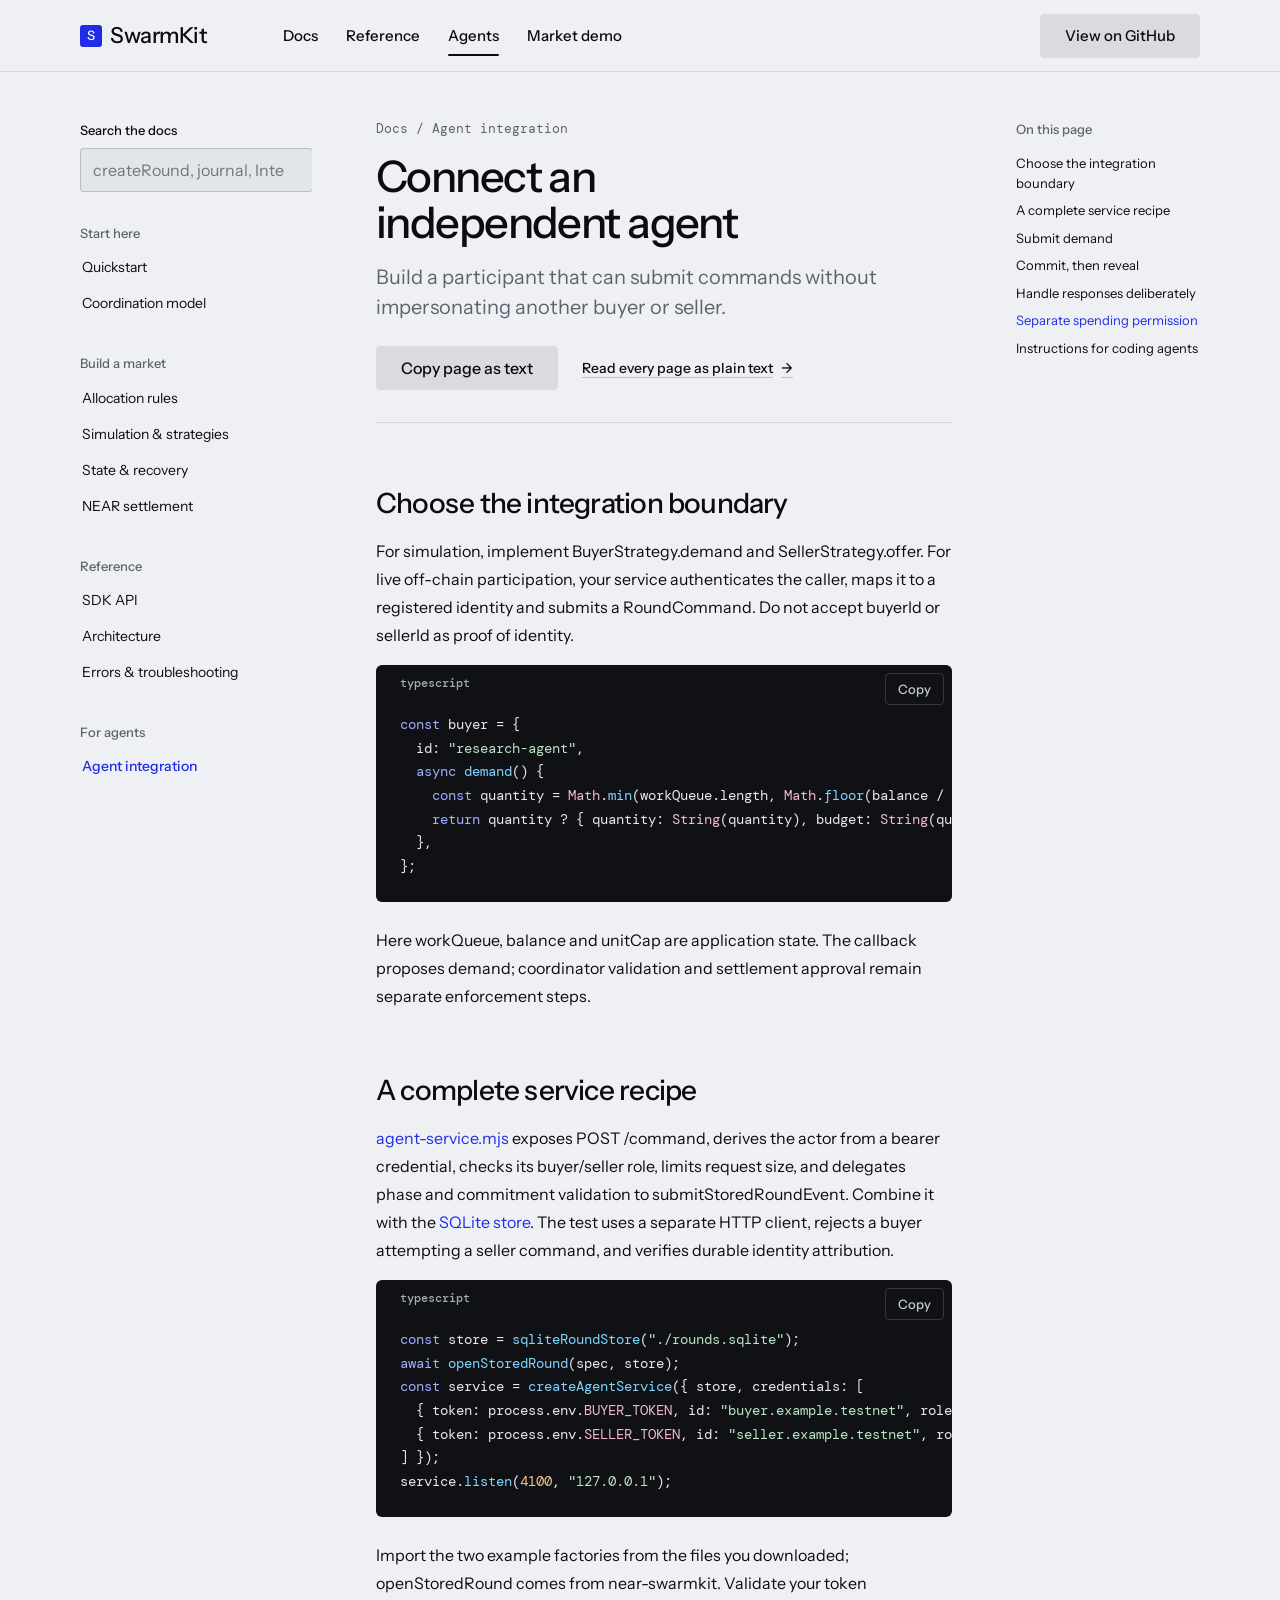
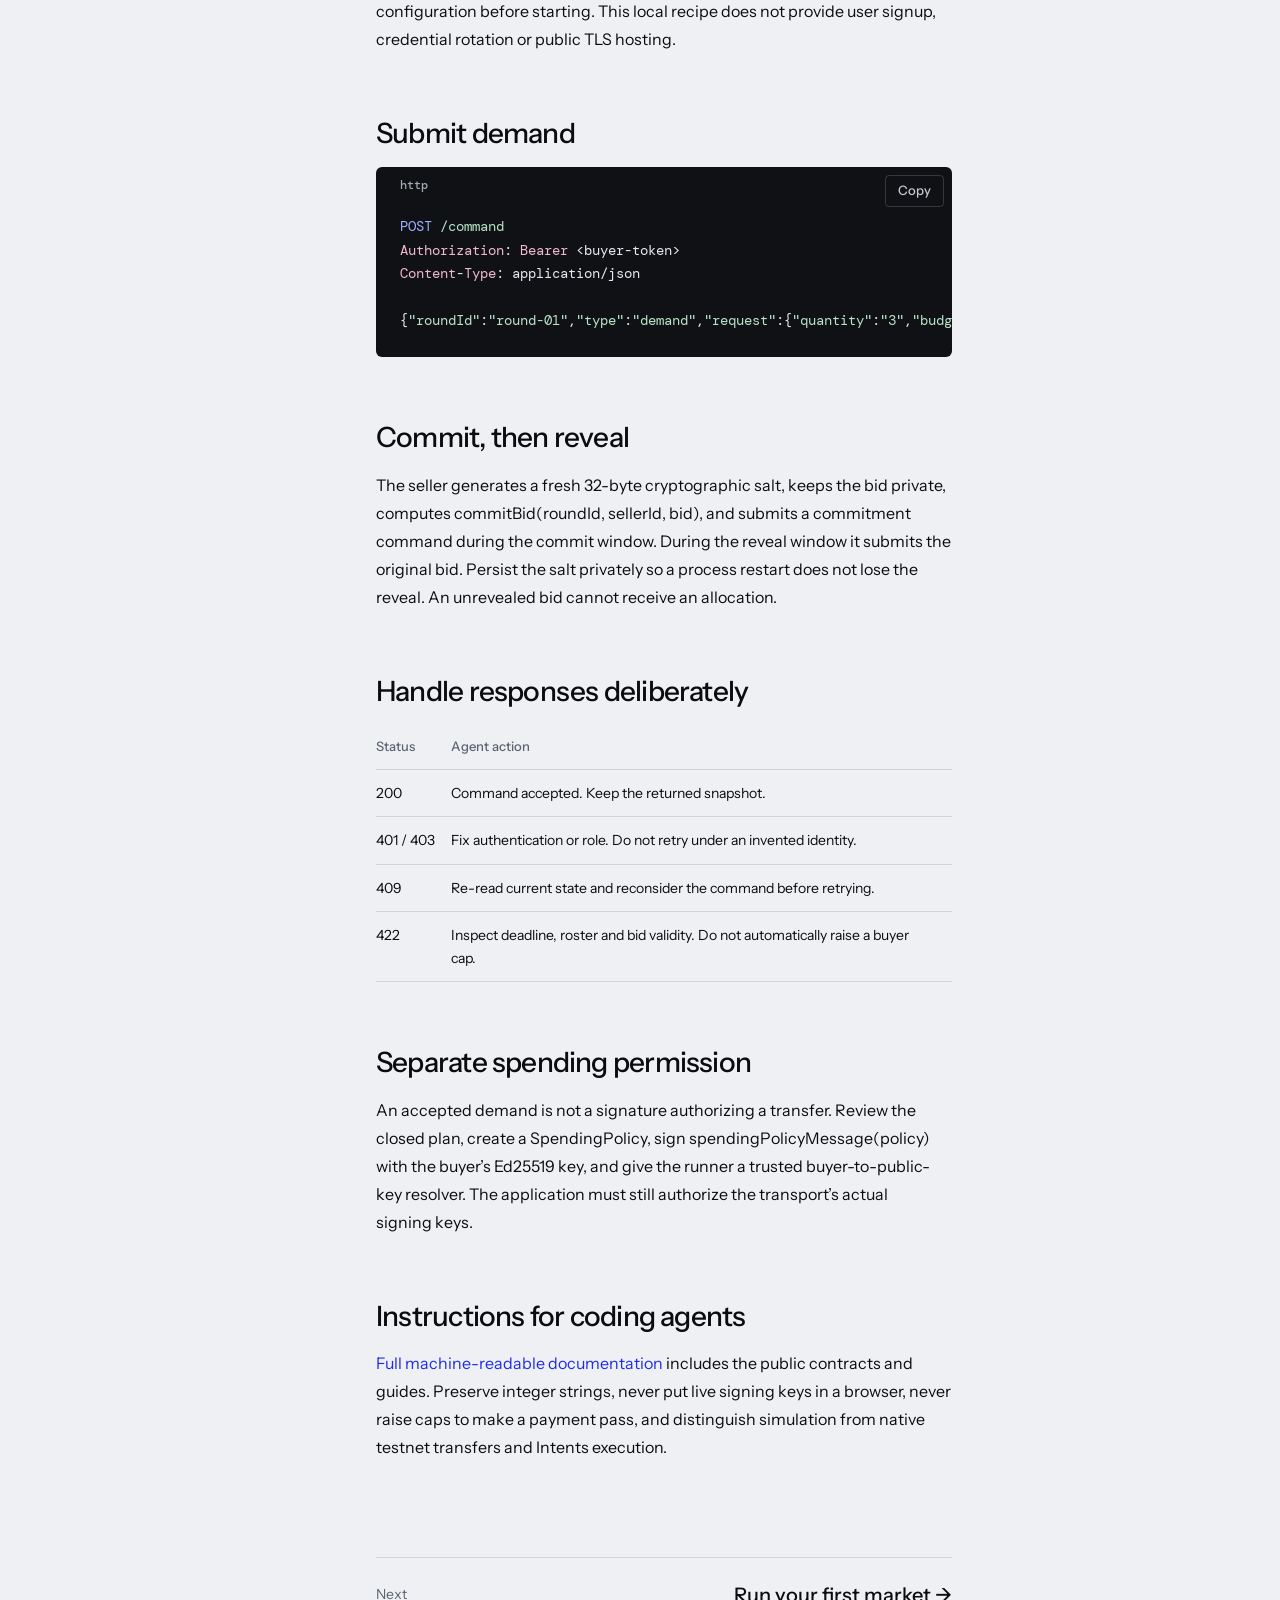
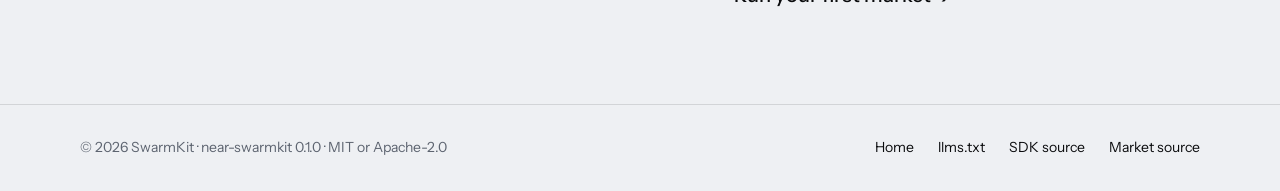
==== commit 08cdc593: "docs: colour code blocks at build time highlight.mjs tokenises TypeScript, shell, HTTP and plain blo" ====
--- a/agents/index.html
+++ b/agents/index.html
@@ -50,26 +50,26 @@
         <div class="doc__actions"><button class="btn btn--secondary" id="copy-page" type="button">Copy page as text</button><a class="link" href="../llms-full.txt">Read every page as plain text</a></div>
         <div class="doc__body">
 <h2 id="choose-the-integration-boundary">Choose the integration boundary</h2><p>For simulation, implement BuyerStrategy.demand and SellerStrategy.offer. For live off-chain participation, your service authenticates the caller, maps it to a registered identity and submits a RoundCommand. Do not accept buyerId or sellerId as proof of identity.</p>
-<pre><code>const buyer = {
-  id: "research-agent",
-  async demand() {
-    const quantity = Math.min(workQueue.length, Math.floor(balance / unitCap));
-    return quantity ? { quantity: String(quantity), budget: String(quantity * unitCap) } : null;
+<pre data-lang="ts"><code><span class="tk-keyword">const</span> buyer = {
+  id: <span class="tk-string">"research-agent"</span>,
+  <span class="tk-keyword">async</span> <span class="tk-fn">demand</span>() {
+    <span class="tk-keyword">const</span> quantity = <span class="tk-type">Math</span>.<span class="tk-fn">min</span>(workQueue.length, <span class="tk-type">Math</span>.<span class="tk-fn">floor</span>(balance / unitCap));
+    <span class="tk-keyword">return</span> quantity ? { quantity: <span class="tk-type">String</span>(quantity), budget: <span class="tk-type">String</span>(quantity * unitCap) } : <span class="tk-literal">null</span>;
   },
 };</code></pre><p>Here workQueue, balance and unitCap are application state. The callback proposes demand; coordinator validation and settlement approval remain separate enforcement steps.</p>
 <h2 id="a-complete-service-recipe">A complete service recipe</h2><p><a href="../examples/agent-service.mjs">agent-service.mjs</a> exposes POST /command, derives the actor from a bearer credential, checks its buyer/seller role, limits request size, and delegates phase and commitment validation to submitStoredRoundEvent. Combine it with the <a href="../examples/sqlite-round-store.mjs">SQLite store</a>. The test uses a separate HTTP client, rejects a buyer attempting a seller command, and verifies durable identity attribution.</p>
-<pre><code>const store = sqliteRoundStore("./rounds.sqlite");
-await openStoredRound(spec, store);
-const service = createAgentService({ store, credentials: [
-  { token: process.env.BUYER_TOKEN, id: "buyer.example.testnet", role: "buyer" },
-  { token: process.env.SELLER_TOKEN, id: "seller.example.testnet", role: "seller" },
+<pre data-lang="ts"><code><span class="tk-keyword">const</span> store = <span class="tk-fn">sqliteRoundStore</span>(<span class="tk-string">"./rounds.sqlite"</span>);
+<span class="tk-keyword">await</span> <span class="tk-fn">openStoredRound</span>(spec, store);
+<span class="tk-keyword">const</span> service = <span class="tk-fn">createAgentService</span>({ store, credentials: [
+  { token: process.env.<span class="tk-type">BUYER_TOKEN</span>, id: <span class="tk-string">"buyer.example.testnet"</span>, role: <span class="tk-string">"buyer"</span> },
+  { token: process.env.<span class="tk-type">SELLER_TOKEN</span>, id: <span class="tk-string">"seller.example.testnet"</span>, role: <span class="tk-string">"seller"</span> },
 ] });
-service.listen(4100, "127.0.0.1");</code></pre><p>Import the two example factories from the files you downloaded; openStoredRound comes from near-swarmkit. Validate your token configuration before starting. This local recipe does not provide user signup, credential rotation or public TLS hosting.</p>
-<h2 id="submit-demand">Submit demand</h2><pre><code>POST /command
-Authorization: Bearer &lt;buyer-token&gt;
-Content-Type: application/json
+service.<span class="tk-fn">listen</span>(<span class="tk-number">4100</span>, <span class="tk-string">"127.0.0.1"</span>);</code></pre><p>Import the two example factories from the files you downloaded; openStoredRound comes from near-swarmkit. Validate your token configuration before starting. This local recipe does not provide user signup, credential rotation or public TLS hosting.</p>
+<h2 id="submit-demand">Submit demand</h2><pre data-lang="http"><code><span class="tk-keyword">POST</span> <span class="tk-string">/command</span>
+<span class="tk-type">Authorization</span>: <span class="tk-type">Bearer</span> &lt;buyer-token&gt;
+<span class="tk-type">Content</span>-<span class="tk-type">Type</span>: application/json
 
-{"roundId":"round-01","type":"demand","request":{"quantity":"3","budget":"15"}}</code></pre>
+{<span class="tk-string">"roundId"</span>:<span class="tk-string">"round-01"</span>,<span class="tk-string">"type"</span>:<span class="tk-string">"demand"</span>,<span class="tk-string">"request"</span>:{<span class="tk-string">"quantity"</span>:<span class="tk-string">"3"</span>,<span class="tk-string">"budget"</span>:<span class="tk-string">"15"</span>}}</code></pre>
 <h2 id="commit-then-reveal">Commit, then reveal</h2><p>The seller generates a fresh 32-byte cryptographic salt, keeps the bid private, computes commitBid(roundId, sellerId, bid), and submits a commitment command during the commit window. During the reveal window it submits the original bid. Persist the salt privately so a process restart does not lose the reveal. An unrevealed bid cannot receive an allocation.</p>
 <h2 id="handle-responses-deliberately">Handle responses deliberately</h2><table class="doc-table"><thead><tr><th>Status</th><th>Agent action</th></tr></thead><tbody><tr><td>200</td><td>Command accepted. Keep the returned snapshot.</td></tr><tr><td>401 / 403</td><td>Fix authentication or role. Do not retry under an invented identity.</td></tr><tr><td>409</td><td>Re-read current state and reconsider the command before retrying.</td></tr><tr><td>422</td><td>Inspect deadline, roster and bid validity. Do not automatically raise a buyer cap.</td></tr></tbody></table>
 <h2 id="separate-spending-permission">Separate spending permission</h2><p>An accepted demand is not a signature authorizing a transfer. Review the closed plan, create a SpendingPolicy, sign spendingPolicyMessage(policy) with the buyer’s Ed25519 key, and give the runner a trusted buyer-to-public-key resolver. The application must still authorize the transport’s actual signing keys.</p>
--- a/site.css
+++ b/site.css
@@ -120,6 +120,15 @@
 .code-block { position: relative; margin: 0 0 var(--s-5); }
 .doc__body pre { margin: 0; padding: var(--s-5); padding-top: var(--s-7); overflow: auto; background: #0f1115; color: #e6e8ee; border-radius: var(--r-md); font: 400 13.5px/1.75 var(--font-mono); }
 .doc__body pre code { font: inherit; background: none; padding: 0; }
+/* syntax colours (build-time spans from highlight.mjs); every token 7:1 or more on #0f1115 */
+.doc__body pre .tk-keyword { color: #9fb0ff; }
+.doc__body pre .tk-string { color: #b9e3c6; }
+.doc__body pre .tk-number, .doc__body pre .tk-literal { color: #f5c58a; }
+.doc__body pre .tk-comment { color: #a3a9b5; font-style: italic; }
+.doc__body pre .tk-type { color: #f2b8cf; }
+.doc__body pre .tk-fn { color: #7fd4ff; }
+.doc__body pre[data-lang]::before { content: attr(data-lang); position: absolute; top: var(--s-3); left: var(--s-5); font: 500 12px/1 var(--font-mono); color: #a3a9b5; text-transform: lowercase; }
+.doc__body pre[data-lang="ts"]::before { content: "typescript"; }
 .copy-code { position: absolute; top: var(--s-2); right: var(--s-2); min-height: 32px; padding: 0 var(--s-3); border: 1px solid rgb(255 255 255 / .16); border-radius: var(--r-sm); background: transparent; color: #c6cad3; font: 500 13px/1 var(--font-text); cursor: pointer; }
 .copy-code:hover { color: #fff; border-color: rgb(255 255 255 / .4); }
 .doc__body table { width: 100%; border-collapse: collapse; margin: 0 0 var(--s-6); font-size: var(--t-small); display: block; overflow-x: auto; }
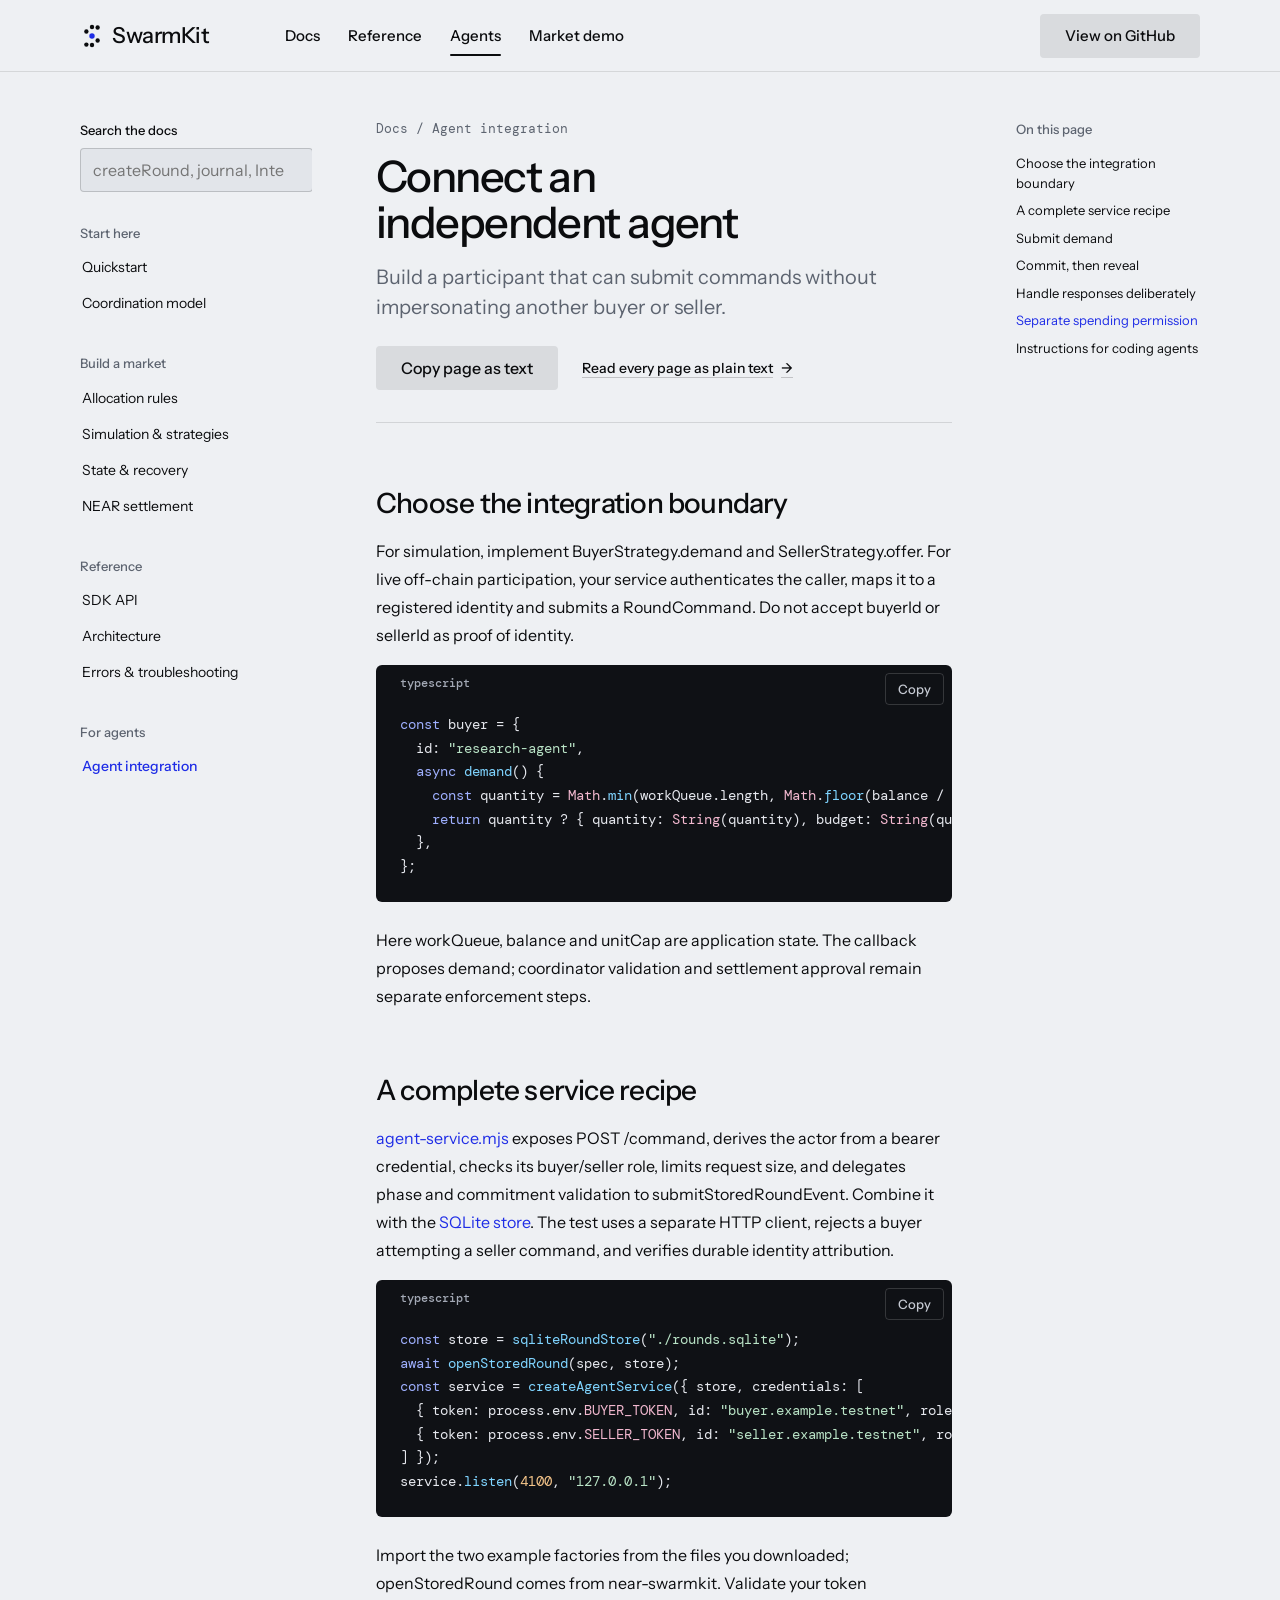
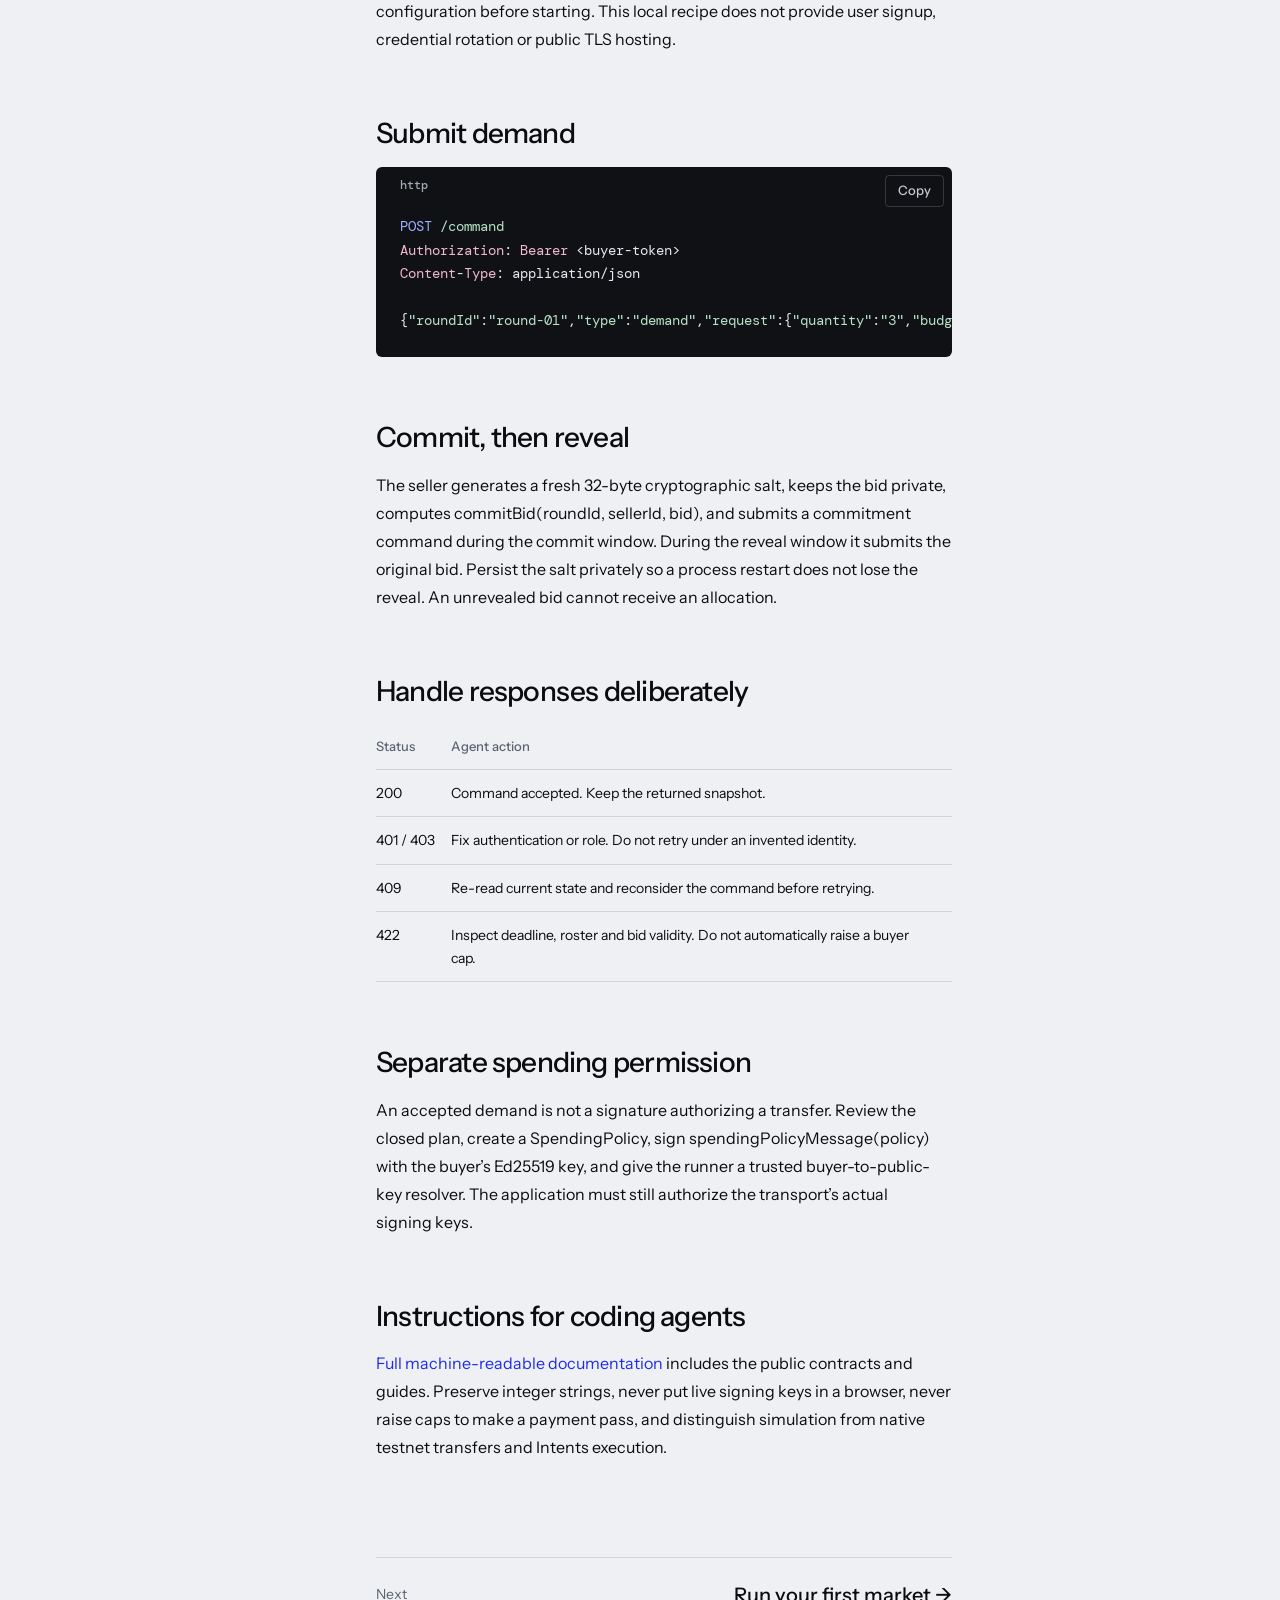
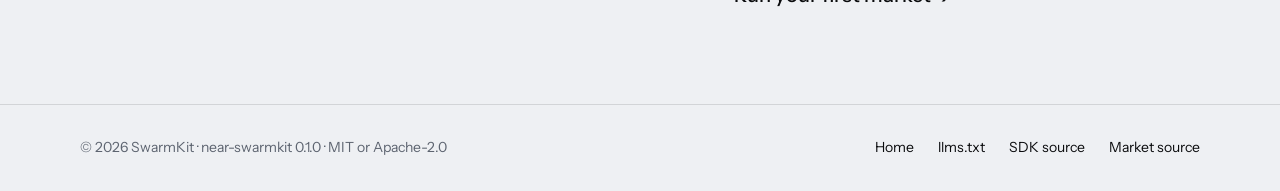
==== commit 16660adf: "brand: SwarmKit mark, six agents tracing an S around the winning bid Replaces the initial tile in th" ====
--- a/agents/index.html
+++ b/agents/index.html
@@ -25,7 +25,7 @@
   <header class="nav">
     <div class="wrap nav__bar">
       <a class="skip-link" href="#doc">Skip to content</a>
-      <a class="nav__logo" href="../"><span class="mark mark--initial" aria-hidden="true">S</span>SwarmKit</a>
+      <a class="nav__logo" href="../"><svg class="logo-mark" viewBox="0 0 32 32" aria-hidden="true"><g fill="currentColor"><circle cx="16" cy="4" r="2.9"/><circle cx="23.5" cy="4.6" r="2.9"/><circle cx="8.5" cy="10" r="2.9"/><circle cx="23.5" cy="22" r="2.9"/><circle cx="8.5" cy="27.4" r="2.9"/><circle cx="16" cy="28" r="2.9"/></g><circle cx="16" cy="16" r="3.6" fill="#1f2de6"/></svg>SwarmKit</a>
       <nav class="nav__links" aria-label="Main">
         <div class="nav__item"><a class="nav__link" href="../docs/">Docs</a></div>
         <div class="nav__item"><a class="nav__link" href="../reference/">Reference</a></div>
--- a/site.css
+++ b/site.css
@@ -174,3 +174,7 @@
 }
 @media (max-width: 379px) { .nav__actions .btn { display: none; } }
 @media (max-width: 639px) { #questions .faq__item:nth-child(5), #questions .grid > div:first-child > p { display: none; } }
+
+/* ---------- the SwarmKit mark: six agents trace an S, the winning bid at its centre ---------- */
+.nav__logo .logo-mark { width: 24px; height: 24px; flex: none; }
+footer .nav__logo .logo-mark { width: 22px; height: 22px; }
